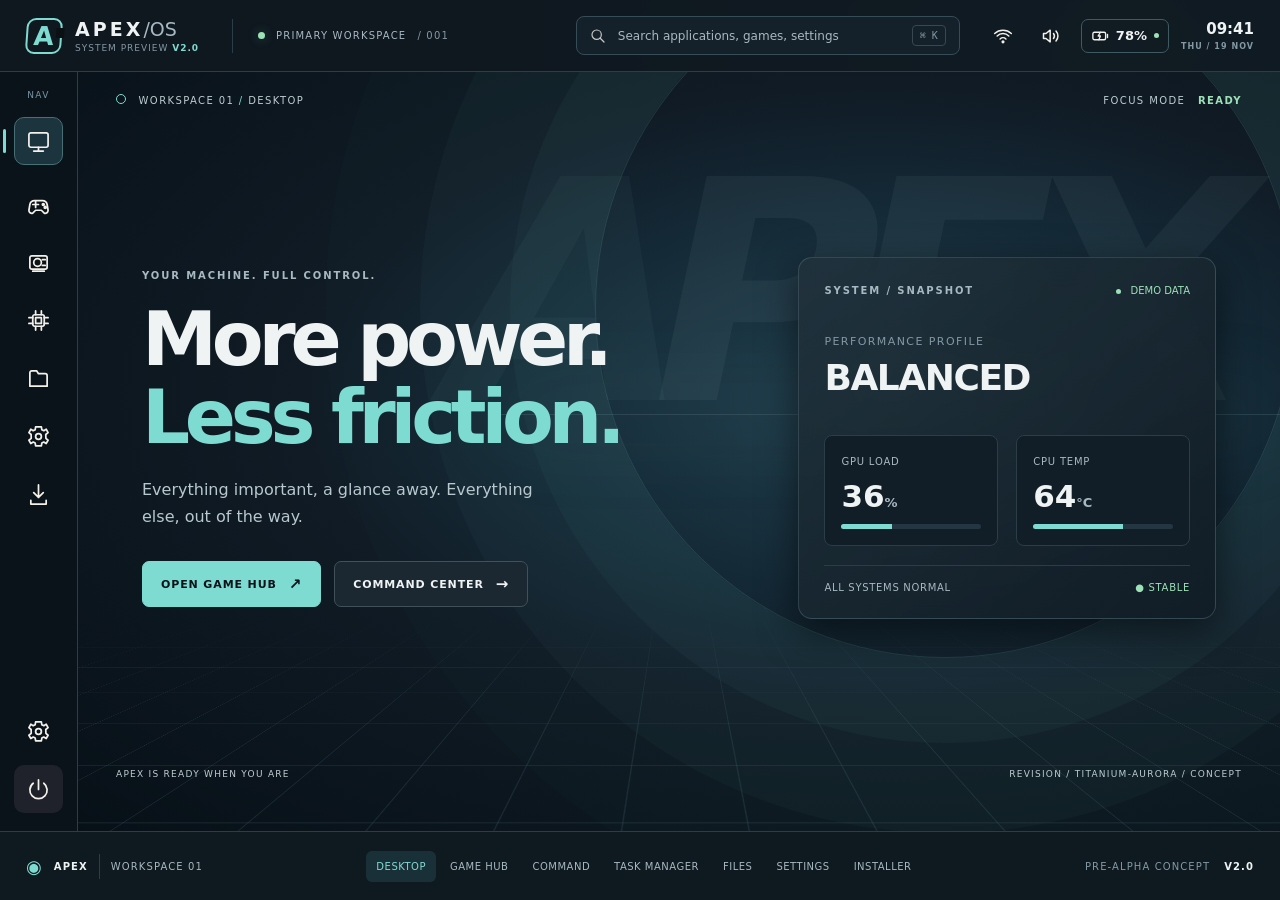
==== index.html @ 733a6e1d "Deploy Apex V2 interactive preview" ====
<!doctype html>
<html lang="en">
<head>
<meta charset="utf-8"/>
<meta name="viewport" content="width=device-width, initial-scale=1"/>
<meta name="color-scheme" content="dark"/>
<title>APEX OS — Titanium / Aurora Design Concept</title>
<link rel="stylesheet" href="styles.css"/>
<meta http-equiv="Content-Security-Policy" content="default-src 'none'; img-src 'self' data:; style-src 'self' 'unsafe-inline'; script-src 'self'; font-src 'self'; connect-src 'none'; base-uri 'none'; form-action 'none'"/>
</head>
<body>
<div class="product-shell">
  <header class="system-header">
    <div class="brand"><span class="mark">A<span class="mark-cut"></span></span><div class="brand-copy"><strong>APEX<span class="sys">/OS</span></strong><span>SYSTEM PREVIEW <b>V2.0</b></span></div></div>
    <div class="header-divider"></div>
    <div class="header-descriptor"><span class="online-dot"></span><span>PRIMARY WORKSPACE</span><span class="unit-id">/ 001</span></div>
    <div class="header-search"><img src="icons/search.svg" alt=""/><span>Search applications, games, settings</span><kbd>⌘ K</kbd></div>
    <div class="header-icons">
      <button aria-label="Network details" class="icon-btn" title="Network"><img src="icons/wifi.svg" alt=""/></button>
      <button aria-label="Audio settings" class="icon-btn" title="Audio"><img src="icons/volume.svg" alt=""/></button>
      <button aria-label="Battery and power" class="battery-pill" data-open="battery"><img src="icons/battery-charge.svg" alt=""/><span>78%</span><i></i></button>
      <time>09:41 <small>THU / 19 NOV</small></time>
    </div>
  </header>
  <aside class="rail" aria-label="Main navigation">
    <div class="rail-top"><div class="rail-caption">NAV</div>
      <button class="rail-btn active" data-screen="desktop" title="Desktop" aria-label="Desktop"><span class="rail-line"></span><img src="icons/monitor.svg" alt=""/></button>
      <button class="rail-btn" data-screen="library" title="Game Hub" aria-label="Game Hub"><span class="rail-line"></span><img src="icons/gamepad.svg" alt=""/></button>
      <button class="rail-btn" data-screen="command" title="Command Center" aria-label="Command Center"><span class="rail-line"></span><img src="icons/gpu.svg" alt=""/></button>
      <button class="rail-btn" data-screen="tasks" title="Apex Task Manager" aria-label="Apex Task Manager"><span class="rail-line"></span><img src="icons/cpu.svg" alt=""/></button>
      <button class="rail-btn" data-screen="files" title="Apex File Manager" aria-label="Apex File Manager"><span class="rail-line"></span><img src="icons/folder.svg" alt=""/></button>
      <button class="rail-btn" data-screen="settings" title="Apex Settings" aria-label="Apex Settings"><span class="rail-line"></span><img src="icons/settings.svg" alt=""/></button>
      <button class="rail-btn" data-screen="installer" title="Installer" aria-label="Installer"><span class="rail-line"></span><img src="icons/download.svg" alt=""/></button>
    </div>
    <div class="rail-bottom"><button class="rail-btn" data-open="settings" title="Apex Settings"><img src="icons/settings.svg" alt=""/></button><button class="rail-btn power" data-open="power" title="Power controls (preview only)"><img src="icons/power.svg" alt=""/></button></div>
  </aside>
  <main id="app-main" class="main" aria-live="polite">
    <section id="screen-desktop" class="screen show" aria-label="Apex desktop">
      <div class="desktop-scene"><div class="scene-glow"></div><div class="perspective-grid"></div><div class="horizon"></div><div class="scene-wordmark">A<span>PEX</span></div></div>
      <div class="desktop-topline"><span><i class="crosshair"></i> WORKSPACE 01 <em>/</em> DESKTOP</span><span>FOCUS MODE <b>READY</b></span></div>
      <div class="desktop-content">
        <div class="desktop-headline"><div class="eyebrow">YOUR MACHINE. FULL CONTROL.</div><h1>More power.<br/><span>Less friction.</span></h1><p>Everything important, a glance away. Everything else, out of the way.</p><div class="desktop-actions"><button class="button primary" data-screen="library">OPEN GAME HUB <span>↗</span></button><button class="button secondary" data-screen="command">COMMAND CENTER <span>→</span></button></div></div>
        <div class="float-panel glass"><div class="panel-top"><div class="eyebrow">SYSTEM / SNAPSHOT</div><span class="live-dot"><b></b> DEMO DATA</span></div><div class="big-stat"><span>PERFORMANCE PROFILE</span><strong id="profile-output">BALANCED</strong></div><div class="panel-split"><div><span>GPU LOAD</span><strong>36<small>%</small></strong><div class="tiny-bar"><i style="width:36%"></i></div></div><div><span>CPU TEMP</span><strong>64<small>°C</small></strong><div class="tiny-bar"><i style="width:64%"></i></div></div></div><div class="panel-footer"><span>ALL SYSTEMS NORMAL</span><span class="green">● STABLE</span></div></div>
      </div>
      <div class="desktop-edge"><span>APEX IS READY WHEN YOU ARE</span><span>REVISION / TITANIUM-AURORA / CONCEPT</span></div>
    </section>
    <section id="screen-library" class="screen library-screen" aria-label="Game library">
      <div class="content-pad"><div class="eyebrow c-accent">GAMING / UNIFIED LIBRARY</div><div class="section-title"><div><h2>Enter your universe<span class="sup">/01</span></h2><p>One home for your games. Built to disappear when you hit play.</p></div><div class="counter"><span>GAMES INDEXED</span><b>024</b><small>DEMO LIBRARY</small></div></div>
      <div class="lib-filter"><button class="filter active" data-filter="all">ALL GAMES <b>24</b></button><button class="filter" data-filter="steam">STEAM</button><button class="filter" data-filter="epic">EPIC / GOG</button><button class="filter" data-filter="local">LOCAL .EXE</button><div class="filter-end">SORT: RECENTLY PLAYED <span>⌄</span></div></div>
      <div class="hero-game"><div class="hero-art"></div><div class="hero-content"><div class="game-overline">FEATURED / INSTALLED <i>01</i></div><div class="genre">OPEN WORLD <em>·</em> EXPLORATION <em>·</em> PC</div><h3>ORBIT<br/>RUNNER</h3><p>An original fictional title, included solely to demonstrate the game-hub experience.</p><div class="hero-buttons"><button class="button primary" id="play-demo"><span class="play-triangle">▶</span> LAUNCH DEMO</button><button class="button transparent" id="details-demo">GAME DETAILS <span>↗</span></button></div></div><div class="hero-index">01 <span>/ 06 FEATURED</span></div></div>
      <div class="lib-row-head"><h3>Continue exploring</h3><span>VIEW ALL <b>→</b></span></div><div class="game-grid"><button class="game-card" data-game="VOID CIRCUIT"><div class="game-cover void"><span class="cover-mark">V/</span></div><div class="game-meta"><strong>VOID CIRCUIT</strong><small>STEAM · INSTALLED</small></div><span class="game-state">PLAY →</span></button><button class="game-card" data-game="HALO DUST"><div class="game-cover halo"><span class="cover-mark">HD</span></div><div class="game-meta"><strong>HALO DUST</strong><small>EPIC · INSTALLED</small></div><span class="game-state">PLAY →</span></button><button class="game-card" data-game="NEON REMNANT"><div class="game-cover neon"><span class="cover-mark">NR</span></div><div class="game-meta"><strong>NEON REMNANT</strong><small>LOCAL · STATUS UNKNOWN</small></div><span class="game-state">DETAILS →</span></button></div>
      </div>
    </section>
    <section id="screen-command" class="screen command-screen" aria-label="Hardware command center">
      <div class="content-pad"><div class="eyebrow c-accent">HARDWARE / DEVICE CONTROL</div><div class="section-title"><div><h2>Command Center<span class="sup">/02</span></h2><p>Real machine intelligence. Designed around what your hardware actually supports.</p></div><div class="device-ident"><span>DEVICE PROFILE</span><strong>ACER PREDATOR</strong><small>EXAMPLE / CAPABILITY-GATED</small></div></div>
      <div class="command-summary"><div class="hardware-tags"><span><i class="green-dot"></i> SYSTEM HEALTHY</span><span>HYBRID GRAPHICS</span><span>EXTERNAL POWER</span></div><div class="sample-ribbon">ILLUSTRATIVE TELEMETRY · NOT CONNECTED TO HARDWARE</div></div>
      <div class="command-grid"><div class="command-main"><div class="dial-row"><div class="dial-card"><div class="dial-title">PROCESSOR <span>CPU / CORE</span></div><div class="dial cpu"><div><strong>64<sup>°</sup></strong><span>CELSIUS</span></div></div><div class="dial-bottom"><span>TEMPERATURE</span><b>NORMAL</b></div></div><div class="dial-card"><div class="dial-title">GRAPHICS <span>GPU / DISCRETE</span></div><div class="dial gpu"><div><strong>58<sup>°</sup></strong><span>CELSIUS</span></div></div><div class="dial-bottom"><span>THERMAL STATE</span><b>NORMAL</b></div></div><div class="dial-card"><div class="dial-title">SYSTEM FANS <span>EC / SENSORS</span></div><div class="dial fan"><div><strong>3.2<sup>K</sup></strong><span>RPM / DEMO</span></div></div><div class="dial-bottom"><span>FAN CONTROL</span><b>MODEL-GATED</b></div></div></div>
      <div class="chart-panel"><div class="chart-head"><div><span class="eyebrow">PERFORMANCE / HISTORY</span><h4>Thermal activity</h4></div><span class="time-label">LAST 60 SECONDS · DEMO</span></div><svg viewBox="0 0 760 125" preserveAspectRatio="none" aria-hidden="true"><defs><linearGradient id="fadeChart" x1="0" x2="0" y1="0" y2="1"><stop stop-color="#78dbc8" stop-opacity=".28"/><stop offset="1" stop-color="#78dbc8" stop-opacity="0"/></linearGradient></defs><path d="M0 105H760M0 67H760M0 30H760" stroke="#263943" stroke-dasharray="4 7"/><path d="M0 105L35 92 70 95 105 58 140 64 175 52 210 73 245 61 280 48 315 55 350 37 385 44 420 49 455 30 490 43 525 21 560 33 595 27 630 36 665 19 700 29 735 17 760 24 V125 H0Z" fill="url(#fadeChart)"/><path d="M0 105L35 92 70 95 105 58 140 64 175 52 210 73 245 61 280 48 315 55 350 37 385 44 420 49 455 30 490 43 525 21 560 33 595 27 630 36 665 19 700 29 735 17 760 24" fill="none" stroke="#79D7C7" stroke-width="2.5" stroke-linejoin="round"/></svg><div class="chart-legend"><span><b class="circle-cyan"></b> CPU TEMP</span><span><b class="circle-copper"></b> GPU TEMP</span><span>60 S</span></div></div></div>
      <div class="command-side"><div class="profile-card"><div class="eyebrow">POWER / ACTIVE PROFILE</div><h4>Balanced<span>↗</span></h4><p>Adaptive performance and thermals for regular gaming.</p><div class="profiles" role="group" aria-label="Performance profile"><button class="profile" data-profile="quiet">QUIET</button><button class="profile active" data-profile="balanced">BALANCED</button><button class="profile" data-profile="performance">PERFORMANCE</button></div><div class="constraint"><span>HARDWARE PROFILE</span><b>PREVIEW ONLY</b></div></div><div class="battery-card"><div class="battery-title"><img src="icons/battery-health.svg" alt=""/><span>BATTERY SYSTEM</span><b>AC POWER</b></div><div class="battery-figures"><div><span>CHARGE</span><strong>78<small>%</small></strong></div><div><span>HEALTH</span><strong>92<small>%</small></strong></div></div><div class="battery-progress"><span style="width:78%"></span></div><div class="battery-bottom"><span>CONSERVATION LIMIT · 80%</span><button class="mini-switch on" aria-label="Toggle conservation limit" aria-pressed="true" id="charge-limit"><i></i></button></div><div class="note">Health, charge limits and fan modes are only shown when the device actually supports them.</div></div></div></div>
      </div>
    </section>

    <section id="screen-tasks" class="screen tasks-screen" aria-label="Apex Task Manager">
      <div class="content-pad">
        <div class="eyebrow c-accent">SYSTEM / PROCESS INTELLIGENCE</div>
        <div class="section-title"><div><h2>Apex Task Manager<span class="sup">/03</span></h2><p>Processes. Resource history. Startup control. An operating-system tool made by Apex.</p></div><div class="device-ident"><span>DATA SOURCE</span><strong>DEMONSTRATION</strong><small>NO PROCESS ACCESS IN PREVIEW</small></div></div>
        <div class="tasks-metrics">
          <article class="tasks-metric"><span>PROCESSOR <em>01</em></span><strong id="cpu-summary">24<small>%</small></strong><svg viewBox="0 0 170 48" aria-hidden="true"><path d="M0 32L14 29 27 34 40 17 56 24 70 12 83 25 96 18 110 27 123 13 139 17 153 9 170 19"/></svg><div>8 cores / 16 threads</div></article>
          <article class="tasks-metric"><span>MEMORY <em>02</em></span><strong>9.6<small> / 32 GB</small></strong><div class="meter"><i style="width:30%"></i></div><div>30% in use · 22.4 GB available</div></article>
          <article class="tasks-metric"><span>GRAPHICS <em>03</em></span><strong>36<small>%</small></strong><svg viewBox="0 0 170 48" aria-hidden="true"><path d="M0 39L18 37 32 24 48 34 64 16 78 14 94 27 107 17 124 24 144 11 158 15 170 10"/></svg><div>Vulkan / discrete GPU</div></article>
          <article class="tasks-metric"><span>STORAGE <em>04</em></span><strong>1.2<small> GB/s</small></strong><div class="meter disk"><i style="width:46%"></i></div><div>Read 820 MB/s · Write 380 MB/s</div></article>
        </div>
        <div class="tasks-table-wrap"><div class="tasks-toolbar"><div><h3>Active processes</h3><p>Resource data shown here is synthetic.</p></div><div class="tasks-actions"><label class="mini-search"><img src="icons/search.svg" alt=""/><input id="process-query" placeholder="Find a process" aria-label="Find a process"/></label><select id="process-sort" aria-label="Sort processes"><option value="cpu">CPU usage</option><option value="memory">Memory usage</option><option value="name">Name</option></select><button id="end-process" class="button secondary danger-action" disabled>END TASK</button></div></div><div class="task-table-scroll"><table class="process-table"><thead><tr><th>PROCESS</th><th>STATUS</th><th>CPU</th><th>MEMORY</th><th>DISK</th><th>GPU</th></tr></thead><tbody id="process-body"></tbody></table></div><div class="table-foot"><span id="process-count">0 processes</span><span>VALUES ARE MOCK DATA · END TASK IS SIMULATED</span></div></div>
        <div class="tasks-bottom"><div><span class="green-dot"></span> RESOURCE VIEW · SAFE PREVIEW</div><button data-open="startup">STARTUP APPS <span>↗</span></button><button data-open="task-details">PROCESS DETAILS <span>↗</span></button></div>
      </div>
    </section>
    <section id="screen-files" class="screen files-screen" aria-label="Apex File Manager">
      <div class="content-pad files-content">
        <div class="eyebrow c-accent">SYSTEM / FILE NAVIGATION</div>
        <div class="section-title"><div><h2>Apex Files<span class="sup">/04</span></h2><p>Move, organize, search and inspect files without a borrowed desktop app.</p></div><div class="device-ident"><span>DATA SOURCE</span><strong>SAMPLE FILESYSTEM</strong><small>READ-ONLY DESIGN PREVIEW</small></div></div>
        <div class="file-manager"><aside class="file-sidebar"><div class="sidebar-section">FAVORITES</div><button class="place active" data-place="Home"><img src="icons/folder.svg" alt=""/> Home</button><button class="place" data-place="Desktop"><img src="icons/monitor.svg" alt=""/> Desktop</button><button class="place" data-place="Downloads"><img src="icons/download.svg" alt=""/> Downloads</button><button class="place" data-place="Documents"><img src="icons/folder.svg" alt=""/> Documents</button><button class="place" data-place="Pictures"><img src="icons/screenshot.svg" alt=""/> Pictures</button><div class="sidebar-section space-top">STORAGE</div><button class="place" data-place="Internal SSD"><img src="icons/driver.svg" alt=""/> Internal SSD</button><button class="place" data-place="Games"><img src="icons/gamepad.svg" alt=""/> Game Library</button><button class="place" data-place="Trash"><img src="icons/trash.svg" alt=""/> Trash</button><div class="storage-foot"><div><b>INTERNAL STORAGE</b><span>476 GB / 1 TB</span></div><div class="capacity"><i></i></div><small>Demo values. No disk is mounted.</small></div></aside>
        <div class="file-main"><div class="file-toolbar"><button class="small-button" id="file-back" aria-label="Go back">←</button><button class="small-button" id="file-forward" aria-label="Go forward">→</button><div class="breadcrumb" id="file-breadcrumb">Home <span>/</span></div><label class="mini-search files-search"><img src="icons/search.svg" alt=""/><input id="file-query" aria-label="Search files" placeholder="Search files"/></label><button class="small-button active" id="file-grid-toggle" aria-label="Grid view">▦</button><button class="small-button" id="file-list-toggle" aria-label="List view">☷</button></div>
          <div class="folder-heading"><div><div class="eyebrow">CURRENT LOCATION</div><h3 id="folder-title">Home</h3><p id="folder-subtitle">Your workspace and local content</p></div><div><button class="button secondary" id="new-folder">+ NEW FOLDER</button></div></div>
          <div id="files-grid" class="files-grid" role="list"></div><div class="file-footer"><span id="file-selection-status">Select an item to see details</span><span>DEMONSTRATION FILES ONLY</span></div>
        </div></div>
      </div>
    </section>
    <section id="screen-settings" class="screen settings-screen" aria-label="Apex Settings">
      <div class="content-pad settings-content">
        <div class="eyebrow c-accent">SYSTEM / FIRST-PARTY CONTROL</div>
        <div class="section-title"><div><h2>Apex Settings<span class="sup">/06</span></h2><p>One system. Every essential control. Built from the ground up for Apex Shell.</p></div><div class="device-ident"><span>DATA SOURCE</span><strong>DESIGN PROTOTYPE</strong><small>CHANGES ARE SIMULATED</small></div></div>
        <div class="settings-layout">
          <aside class="settings-side" aria-label="Settings categories">
            <label class="mini-search settings-search"><img src="icons/search.svg" alt=""/><input id="settings-query" placeholder="Find a setting" aria-label="Search settings"/></label>
            <div class="sidebar-section">YOUR SYSTEM</div>
            <button class="settings-nav active" data-settings="overview"><img src="icons/monitor.svg" alt=""/> Overview <span>01</span></button>
            <button class="settings-nav" data-settings="personalization"><img src="icons/sun-moon.svg" alt=""/> Personalization <span>02</span></button>
            <button class="settings-nav" data-settings="display"><img src="icons/brightness.svg" alt=""/> Display & graphics <span>03</span></button>
            <button class="settings-nav" data-settings="power"><img src="icons/battery-charge.svg" alt=""/> Power & battery <span>04</span></button>
            <button class="settings-nav" data-settings="network"><img src="icons/wifi.svg" alt=""/> Network & Bluetooth <span>05</span></button>
            <button class="settings-nav" data-settings="audio"><img src="icons/volume.svg" alt=""/> Sound & microphone <span>06</span></button>
            <button class="settings-nav" data-settings="input"><img src="icons/keyboard.svg" alt=""/> Input & controllers <span>07</span></button>
            <div class="sidebar-section space-top">CONTROL & TRUST</div>
            <button class="settings-nav" data-settings="gaming"><img src="icons/gamepad.svg" alt=""/> Gaming <span>08</span></button>
            <button class="settings-nav" data-settings="apps"><img src="icons/store.svg" alt=""/> Apps & defaults <span>09</span></button>
            <button class="settings-nav" data-settings="storage"><img src="icons/driver.svg" alt=""/> Storage & disks <span>10</span></button>
            <button class="settings-nav" data-settings="accounts"><img src="icons/user.svg" alt=""/> Accounts & sign-in <span>11</span></button>
            <button class="settings-nav" data-settings="time"><img src="icons/clock.svg" alt=""/> Time & language <span>12</span></button>
            <button class="settings-nav" data-settings="privacy"><img src="icons/shield.svg" alt=""/> Privacy & security <span>13</span></button>
            <button class="settings-nav" data-settings="accessibility"><img src="icons/user.svg" alt=""/> Accessibility <span>14</span></button>
            <button class="settings-nav" data-settings="developer"><img src="icons/terminal.svg" alt=""/> Developer tools <span>15</span></button>
            <button class="settings-nav" data-settings="updates"><img src="icons/update.svg" alt=""/> Updates & recovery <span>16</span></button>
          </aside>
          <div class="settings-main" id="settings-main">
            <div class="settings-topbar"><span id="settings-breadcrumb">APEX / SYSTEM / OVERVIEW</span><div><span class="offline-dot"></span> PREVIEW DATA <span class="topbar-index" id="settings-category-num">01 / 11</span></div></div>
            <div id="settings-content" aria-live="polite"></div>
          </div>
        </div>
      </div>
    </section>
    <section id="screen-installer" class="screen installer-screen" aria-label="Installation experience">
      <div class="installer-grid"><div class="installer-cinematic"><div class="install-toplabel"><span>APEX SYSTEMS</span> <span>INSTALLATION ENVIRONMENT</span></div><div class="install-graphic"><div class="install-ring a"></div><div class="install-ring b"></div><div class="install-core"><span>A</span></div></div><div class="install-hero"><div class="eyebrow">BUILD YOUR FOUNDATION</div><h2>A new standard<br/><em>for play.</em></h2><p>Precision from first boot. A guided installation designed to respect your hardware and protect your data.</p></div><div class="install-bottomlabel">UEFI · X86_64 · GPU-AWARE LIVE SESSION</div></div>
      <div class="installer-workflow"><div class="install-head"><span>APEX SETUP <b>/ V2</b></span><span><i class="online-dot"></i> LIVE ENVIRONMENT</span></div><div class="install-progress"><div class="step active" data-step="0"><span>01</span>WELCOME</div><div class="step" data-step="1"><span>02</span>STORAGE</div><div class="step" data-step="2"><span>03</span>SECURITY</div><div class="step" data-step="3"><span>04</span>REVIEW</div></div><div id="install-step-content"></div><div class="install-actionbar"><button class="button secondary" id="install-back">← BACK</button><span class="install-privacy">YOUR DATA STAYS YOURS</span><button class="button primary" id="install-next">CONTINUE →</button></div></div></div>
    </section>
  </main>
  <footer class="bottom-dock"><div class="dock-left"><span class="focus-marker">◉</span> <b>APEX</b> <span class="dock-divider"></span><span>WORKSPACE 01</span></div><div class="dock-links"><button data-screen="desktop">DESKTOP</button><button data-screen="library">GAME HUB</button><button data-screen="command">COMMAND</button><button data-screen="tasks">TASK MANAGER</button><button data-screen="files">FILES</button><button data-screen="settings">SETTINGS</button><button data-screen="installer">INSTALLER</button></div><div class="dock-right"><span>PRE-ALPHA CONCEPT</span><b>V2.0</b></div></footer>
</div>
<div class="toast" id="toast" role="status" aria-live="polite"></div>
<div class="modal-backdrop" id="modal" hidden><div class="modal-card" role="dialog" aria-modal="true" aria-labelledby="modal-title"><div class="eyebrow">APEX / SYSTEM MESSAGE</div><h3 id="modal-title">Preview mode</h3><p id="modal-body"></p><button class="button primary" id="modal-close">CLOSE</button></div></div>
<script src="app.js"></script>
</body>
</html>
---- styles.css ----
:root{--bg:#0b1015;--sunken:#090e13;--panel:#121c24;--panel2:#18252e;--panel3:#1e303b;--border:#2a3e48;--text:#f0f3f3;--muted:#a7b9c1;--dim:#8299a4;--accent:#7edbd1;--copper:#e1a579;--success:#9de1b7;--danger:#ed9c94;--warning:#efc484;--shadow:0 12px 38px #0008;--line:1px solid var(--border)}*{box-sizing:border-box}html,body{height:100%;margin:0}body{background:#070c10;color:var(--text);font-family:Inter,'Segoe UI',system-ui,Arial,sans-serif;font-size:14px}button,input,select{font:inherit}button{cursor:pointer}button:focus-visible,input:focus-visible,select:focus-visible{outline:2px solid var(--accent);outline-offset:3px}button:disabled{cursor:not-allowed;opacity:.48}button,select,input{transition:background .18s,border-color .18s,color .18s}h1,h2,h3,h4,p{margin:0}h2{letter-spacing:-.055em}a{color:var(--accent)}img{display:inline-block;object-fit:contain}button img{width:20px;height:20px}em{font-style:normal}.product-shell{display:grid;grid-template-columns:78px minmax(0,1fr);grid-template-rows:72px minmax(0,1fr) 69px;height:100vh;min-height:630px;background:radial-gradient(ellipse at 88% 5%,#203b45 0,transparent 46%),#0a1015;overflow:hidden}.system-header{grid-column:1/3;background:#101920ea;display:flex;gap:25px;align-items:center;border-bottom:var(--line);padding:0 26px;z-index:5}.brand{display:flex;gap:13px;align-items:center;min-width:181px}.mark{display:grid;place-items:center;position:relative;width:36px;height:36px;border:2px solid var(--accent);border-radius:9px;color:var(--accent);font-size:26px;font-weight:900;letter-spacing:-.14em;padding-right:4px;transform:skew(-4deg)}.mark-cut{position:absolute;top:8px;right:-4px;background:var(--bg);width:8px;height:10px}.brand-copy{display:flex;flex-direction:column;gap:3px}.brand-copy strong{letter-spacing:.16em;font-size:19px}.brand-copy .sys{font-weight:500;color:var(--muted);letter-spacing:0}.brand-copy>span{font-size:9px;letter-spacing:.11em;color:var(--dim)}.brand-copy b{color:var(--accent)}.header-divider{height:34px;width:1px;background:var(--border)}.header-descriptor{font-size:10px;letter-spacing:.12em;display:flex;align-items:center;gap:11px;color:var(--muted);white-space:nowrap}.online-dot,.green-dot{width:7px;height:7px;display:inline-block;border-radius:50%;background:var(--success);box-shadow:0 0 12px #70ecb855}.unit-id{color:var(--dim)}.header-search{display:flex;gap:12px;align-items:center;color:var(--muted);border:1px solid #364d58;background:#14212a;border-radius:8px;height:39px;padding:0 13px;margin-left:auto;min-width:190px;width:min(390px,30vw);font-size:12px;white-space:nowrap}.header-search img{width:16px;opacity:.8}.header-search kbd{margin-left:auto;padding:4px 7px;color:var(--dim);border:1px solid #394750;border-radius:4px;font-size:10px}.header-icons{display:flex;align-items:center;gap:12px}.icon-btn,.battery-pill,.rail-btn,.dock-links button{background:transparent;border:0;color:var(--text)}.icon-btn{padding:8px;display:grid;place-items:center;border-radius:7px}.icon-btn:hover{background:#263945}.battery-pill{display:flex;gap:7px;align-items:center;border:1px solid #3f5b61;border-radius:7px;padding:7px 9px;font-size:13px;font-weight:650}.battery-pill img{width:18px;height:18px}.battery-pill i{height:5px;width:5px;background:var(--success);border-radius:50%}.header-icons time{font-size:15px;font-weight:700;white-space:nowrap;text-align:right;font-variant-numeric:tabular-nums}.header-icons time small{display:block;color:var(--dim);font-size:8px;letter-spacing:.13em;margin-top:4px}.rail{grid-column:1;grid-row:2;background:#0b131a;border-right:var(--line);display:flex;flex-direction:column;justify-content:space-between;padding:18px 11px;z-index:3}.rail-top,.rail-bottom{display:flex;flex-direction:column;align-items:center;gap:10px}.rail-caption{font-size:9px;letter-spacing:.14em;color:#7896a5;margin-bottom:7px}.rail-btn{width:49px;height:48px;border-radius:10px;display:grid;place-items:center;position:relative;border:1px solid transparent}.rail-btn:hover{background:#1a2b36}.rail-btn.active{background:#1b343d;border-color:#466f76}.rail-btn.active .rail-line{position:absolute;left:-12px;height:24px;width:3px;background:var(--accent);border-radius:2px}.rail-btn img{width:23px;height:23px}.rail-btn.power{background:#1f222b}.main{grid-row:2;grid-column:2;overflow:hidden;position:relative}.screen{display:none;height:100%;overflow:auto;scrollbar-color:#35535d #101921}.screen.show{display:block}.eyebrow{font-size:10px;font-weight:750;letter-spacing:.19em;color:var(--muted);line-height:1.5}.c-accent{color:var(--accent)}.sup{vertical-align:super;color:var(--accent);font-size:12px;margin-left:8px;letter-spacing:0}.button{padding:13px 18px;border-radius:7px;letter-spacing:.08em;font-size:11px;font-weight:800;min-height:42px;border:1px solid #41515a;display:inline-flex;align-items:center;justify-content:center;gap:12px}.button.primary{background:var(--accent);border-color:var(--accent);color:#071219}.button.primary:hover{background:#a5f5eb}.button.secondary{background:#1b2831;color:var(--text)}.button.secondary:hover,.button.transparent:hover{background:#263943}.button.transparent{color:var(--text);background:transparent;border-color:#57656b}.button span:last-child{font-size:15px}.bottom-dock{grid-row:3;grid-column:1/3;background:#0f1920;border-top:var(--line);display:flex;align-items:center;justify-content:space-between;gap:15px;padding:0 26px;font-size:10px;letter-spacing:.11em;z-index:4}.dock-left{display:flex;align-items:center;gap:11px;white-space:nowrap;color:var(--muted)}.dock-left b,.dock-right b{color:var(--text)}.focus-marker{color:var(--accent);font-size:18px}.dock-divider{width:1px;height:25px;background:var(--border)}.dock-links{display:flex;gap:4px;overflow-x:auto}.dock-links button{font-size:10px;letter-spacing:.05em;white-space:nowrap;padding:10px;border-radius:6px;color:var(--muted)}.dock-links button:hover,.dock-links button.active{color:var(--accent);background:#1a3038}.dock-right{display:flex;gap:14px;white-space:nowrap;color:var(--dim)}.content-pad{padding:37px clamp(24px,4vw,62px) 43px;max-width:1700px;margin:auto}.section-title{display:flex;align-items:center;justify-content:space-between;gap:22px;margin:12px 0 26px}.section-title h2{font-size:clamp(30px,3.2vw,48px);font-weight:740;line-height:1.08}.section-title p{margin-top:12px;color:var(--muted);line-height:1.6;font-size:13px}.device-ident,.counter{text-align:right;border-left:2px solid var(--accent);padding-left:19px;display:flex;flex-direction:column;gap:5px;flex-shrink:0}.device-ident span,.counter span{font-size:10px;color:var(--dim);letter-spacing:.12em}.device-ident strong{font-size:14px;letter-spacing:.07em}.device-ident small,.counter small{font-size:9px;letter-spacing:.07em;color:var(--copper)}.counter b{font-size:31px;font-variant-numeric:tabular-nums}.desktop-scene{position:absolute;inset:0;overflow:hidden;z-index:0;background:radial-gradient(ellipse at 67% 43%,#23414f 0%,#142936 32%,#101b25 51%,#071017 100%)}.scene-glow{position:absolute;width:700px;height:700px;left:43%;top:-15%;border:1px solid #598a8c42;border-radius:50%;box-shadow:0 0 0 85px #4f858412,0 0 0 175px #4f85840d,0 0 0 270px #4f858405}.perspective-grid{position:absolute;inset:38% -30% -35%;background:linear-gradient(90deg,#426c7440 1px,transparent 1px) 0 0/92px 100%,linear-gradient(0deg,#426c7440 1px,transparent 1px) 0 0/100% 72px;transform:perspective(440px) rotateX(59deg);mask-image:linear-gradient(transparent,#000 50%)}.horizon{position:absolute;left:35%;right:0;top:45%;border-top:1px solid #638b9240;box-shadow:0 0 90px 7px #6cb2b234}.scene-wordmark{position:absolute;font-size:clamp(160px,24vw,460px);font-weight:900;line-height:1;letter-spacing:-.115em;left:31%;top:9%;color:#c5e6e808;transform:skew(-12deg)}.scene-wordmark span{color:#c5e6e80d}.desktop-topline,.desktop-edge{position:relative;z-index:1;display:flex;justify-content:space-between;align-items:center;padding:22px 38px;font-size:10px;letter-spacing:.14em;color:#bdcdd1}.desktop-topline em{color:var(--accent)}.desktop-topline b{color:var(--success);margin-left:8px}.crosshair{width:10px;height:10px;display:inline-block;border:1px solid var(--accent);border-radius:50%;margin-right:8px}.desktop-content{z-index:1;position:relative;display:grid;grid-template-columns:minmax(0,1.2fr) minmax(340px,.8fr);align-items:center;gap:30px;min-height:calc(100% - 140px);padding:20px clamp(35px,5vw,75px)}.desktop-headline h1{font-size:clamp(45px,5.9vw,91px);letter-spacing:-.07em;line-height:1.035;font-weight:760;margin:17px 0 20px}.desktop-headline h1 span{color:var(--accent)}.desktop-headline p{max-width:400px;line-height:1.7;color:#b7c8ce;font-size:16px}.desktop-actions{display:flex;gap:13px;flex-wrap:wrap;margin-top:31px}.glass{background:linear-gradient(140deg,#20313bd9,#111c25ed);backdrop-filter:blur(16px);border:1px solid #64818a5e;box-shadow:var(--shadow)}.float-panel{border-radius:14px;padding:25px;max-width:440px;justify-self:end;width:100%}.panel-top,.panel-footer{display:flex;justify-content:space-between;gap:10px;align-items:center}.live-dot{color:var(--success);font-size:10px}.live-dot b{width:5px;height:5px;display:inline-block;border-radius:50%;background:var(--success);margin-right:6px}.big-stat{margin:37px 0}.big-stat span{display:block;color:var(--dim);font-size:11px;letter-spacing:.13em}.big-stat strong{font-size:36px;letter-spacing:-.04em;display:block;margin-top:9px}.panel-split{display:grid;grid-template-columns:1fr 1fr;gap:18px}.panel-split>div{background:#111d27;border:1px solid var(--border);padding:16px;border-radius:8px}.panel-split>div>span,.dial-bottom span{font-size:10px;color:var(--muted);letter-spacing:.08em}.panel-split strong{display:block;font-size:31px;margin:10px 0}.panel-split small{font-size:13px;color:var(--muted)}.tiny-bar,.meter,.battery-progress,.capacity{background:#233641;height:5px;border-radius:5px;overflow:hidden}.tiny-bar i,.meter i,.battery-progress span,.capacity i{display:block;height:100%;background:var(--accent)}.panel-footer{border-top:1px solid var(--border);margin-top:19px;padding-top:16px;font-size:10px;color:var(--muted);letter-spacing:.07em}.green{color:var(--success)}.desktop-edge{font-size:9px;padding-bottom:19px}.lib-filter{display:flex;align-items:center;gap:8px;flex-wrap:wrap;margin-bottom:22px}.filter{font-size:11px;letter-spacing:.05em;color:var(--muted);background:#17232c;border:1px solid #304754;padding:12px 14px;border-radius:6px;font-weight:750}.filter.active{color:#07191c;background:var(--accent);border-color:var(--accent)}.filter b{margin-left:6px}.filter-end{margin-left:auto;color:var(--dim);font-size:10px;letter-spacing:.07em}.hero-game{height:315px;position:relative;border:1px solid #42616b;border-radius:12px;overflow:hidden;background:linear-gradient(105deg,#142630 1%,#203a44d9 43%,#09202d99 100%),radial-gradient(circle at 73% 45%,#db9464a3,transparent 25%),#192d38}.hero-art{position:absolute;right:-7%;top:-29%;width:57%;height:164%;background:radial-gradient(ellipse at 65% 56%,#ffbe8b64 0,transparent 33%),repeating-conic-gradient(from 13deg at 48% 56%,#83d3cf17 0 15deg,transparent 16deg 30deg);transform:rotate(-18deg);border-radius:50%;box-shadow:inset 0 0 0 45px #8cc6c310,inset 0 0 0 70px #8cc6c308}.hero-content{position:relative;padding:27px 36px;max-width:570px;z-index:1}.game-overline{font-size:10px;letter-spacing:.17em;color:var(--accent)}.game-overline i{color:var(--copper);font-style:normal}.genre{font-size:10px;letter-spacing:.13em;color:var(--muted);margin-top:29px}.genre em{color:var(--copper);margin:0 7px}.hero-content h3{font-size:clamp(46px,5vw,75px);line-height:.88;letter-spacing:-.075em;margin:9px 0 13px;font-weight:850}.hero-content p{font-size:12px;color:var(--muted);line-height:1.55;max-width:420px}.hero-buttons{margin-top:15px;display:flex;gap:9px}.hero-index{position:absolute;right:30px;bottom:24px;font-size:27px;font-weight:750}.hero-index span{font-size:10px;color:var(--muted)}.lib-row-head{display:flex;justify-content:space-between;align-items:center;margin:25px 0 14px}.lib-row-head h3{font-size:22px;letter-spacing:-.03em}.lib-row-head span{font-size:10px;color:var(--accent);letter-spacing:.1em}.game-grid{display:grid;grid-template-columns:repeat(3,1fr);gap:14px}.game-card{background:#15232b;border:1px solid #35505a;border-radius:9px;color:var(--text);padding:0;overflow:hidden;text-align:left;position:relative}.game-card:hover{border-color:var(--accent);transform:translateY(-2px)}.game-cover{height:118px;display:grid;place-items:center;overflow:hidden;background:linear-gradient(130deg,#133346,#497279)}.game-cover.void{background:radial-gradient(circle at 44% 40%,#4e9aab,#142835 68%)}.game-cover.halo{background:linear-gradient(145deg,#b07d5e,#472b38 48%,#152f39)}.game-cover.neon{background:radial-gradient(circle at 50% 50%,#8b738f,#1c1f3c 59%)}.cover-mark{font-size:64px;letter-spacing:-.12em;font-weight:800;color:#ffffff6e}.game-meta{padding:14px 16px 17px;display:flex;flex-direction:column;gap:5px}.game-meta strong{font-size:15px}.game-meta small{font-size:10px;color:var(--muted);letter-spacing:.09em}.game-state{position:absolute;right:15px;bottom:19px;font-size:10px;color:var(--accent)}.command-summary{background:#18262f;border:1px solid var(--border);padding:13px 18px;display:flex;align-items:center;justify-content:space-between;gap:12px;margin-bottom:17px;border-radius:8px}.hardware-tags{display:flex;flex-wrap:wrap;gap:16px;font-size:10px;color:var(--muted);letter-spacing:.08em}.hardware-tags span{white-space:nowrap}.sample-ribbon{color:var(--copper);font-size:10px;letter-spacing:.06em}.command-grid{display:grid;grid-template-columns:minmax(0,1fr) 320px;gap:17px}.dial-row{display:grid;grid-template-columns:repeat(3,minmax(0,1fr));gap:12px}.dial-card,.chart-panel,.profile-card,.battery-card,.tasks-metric,.tasks-table-wrap,.file-manager{background:#16242d;border:1px solid #34515c;border-radius:10px}.dial-card{padding:14px}.dial-title{font-size:11px;font-weight:750;letter-spacing:.07em}.dial-title span{display:block;font-size:9px;color:var(--dim);margin-top:4px}.dial{width:min(125px,100%);aspect-ratio:1;margin:15px auto;border-radius:50%;display:grid;place-items:center;background:conic-gradient(var(--accent) 0 230deg,#203541 231deg 360deg);position:relative}.dial.gpu{background:conic-gradient(var(--copper) 0 209deg,#203541 210deg 360deg)}.dial.fan{background:conic-gradient(#b4bdd3 0 268deg,#203541 269deg 360deg)}.dial:before{content:"";position:absolute;inset:9px;border-radius:50%;background:#16242d}.dial>div{position:relative;text-align:center}.dial strong{font-size:39px;letter-spacing:-.06em}.dial sup{font-size:18px}.dial>div>span{display:block;font-size:9px;color:var(--dim);letter-spacing:.12em}.dial-bottom{display:flex;justify-content:space-between;gap:8px;border-top:1px solid var(--border);padding-top:12px}.dial-bottom b{color:var(--success);font-size:9px}.chart-panel{padding:20px 23px;margin-top:15px}.chart-head{display:flex;justify-content:space-between;align-items:center}.chart-head h4{font-size:18px;margin-top:5px}.time-label{font-size:9px;color:var(--dim)}.chart-panel svg{width:100%;height:95px;margin-top:12px}.chart-legend{display:flex;justify-content:space-between;font-size:10px;color:var(--muted)}.circle-cyan,.circle-copper{display:inline-block;height:7px;width:7px;border-radius:50%;background:var(--accent)}.circle-copper{background:var(--copper)}.command-side{display:flex;flex-direction:column;gap:16px}.profile-card,.battery-card{padding:22px}.profile-card h4{font-size:27px;margin:9px 0}.profile-card h4 span{color:var(--accent);margin-left:8px}.profile-card p{font-size:12px;color:var(--muted);line-height:1.6}.profiles{display:flex;gap:5px;margin:19px 0}.profile{flex:1;background:#20313b;color:var(--muted);border:1px solid #3a515c;padding:11px 3px;border-radius:5px;font-size:9px;font-weight:750}.profile.active{background:var(--accent);border-color:var(--accent);color:#0c1b20}.constraint{font-size:9px;display:flex;justify-content:space-between;color:var(--dim)}.constraint b{color:var(--copper)}.battery-title,.battery-bottom{display:flex;align-items:center;justify-content:space-between;gap:8px;font-size:11px;letter-spacing:.05em}.battery-title img{width:19px}.battery-title b{color:var(--success);font-size:10px}.battery-figures{display:grid;grid-template-columns:1fr 1fr;margin:16px 0}.battery-figures>div>span{display:block;font-size:10px;color:var(--muted)}.battery-figures strong{font-size:37px}.battery-figures small{font-size:16px;color:var(--muted)}.battery-bottom{margin-top:18px}.mini-switch{height:22px;width:39px;border-radius:20px;background:#34444b;border:1px solid #637580;padding:2px}.mini-switch i{display:block;height:16px;width:16px;background:#d2e4e7;border-radius:50%}.mini-switch.on{background:#266d6c;border-color:#78dfd2}.mini-switch.on i{margin-left:auto}.note{font-size:10px;color:var(--dim);line-height:1.55;margin-top:11px}.tasks-metrics{display:grid;grid-template-columns:repeat(4,minmax(0,1fr));gap:12px}.tasks-metric{padding:15px;min-height:149px}.tasks-metric>span{display:flex;justify-content:space-between;font-size:10px;letter-spacing:.08em;font-weight:750}.tasks-metric em{color:var(--accent)}.tasks-metric>strong{font-size:31px;display:block;letter-spacing:-.05em;margin:12px 0}.tasks-metric small{font-size:12px;color:var(--muted);letter-spacing:0}.tasks-metric svg{height:31px;width:100%;fill:none;stroke:var(--accent);stroke-width:2}.tasks-metric>div:last-child{font-size:11px;color:var(--dim);margin-top:9px}.tasks-metric .meter{margin:22px 0 15px}.tasks-table-wrap{margin-top:17px;overflow:hidden}.tasks-toolbar{display:flex;justify-content:space-between;align-items:center;padding:21px;gap:18px}.tasks-toolbar h3{font-size:22px}.tasks-toolbar p{font-size:11px;color:var(--dim);margin-top:5px}.tasks-actions{display:flex;gap:9px;align-items:center;flex-wrap:wrap}.mini-search{display:flex;align-items:center;gap:8px;background:#111b23;border:1px solid #38505c;border-radius:7px;padding:0 10px;height:39px}.mini-search img{width:16px;height:16px}.mini-search input{border:0;background:none;outline:none;color:var(--text);width:163px;min-width:0}.mini-search input::placeholder{color:var(--dim)}select{background:#14212b;border:1px solid #39515e;color:var(--text);border-radius:7px;padding:10px;font-size:12px}.danger-action{border-color:#7c4f53!important;color:#f3bdbd!important}.task-table-scroll{max-height:295px;overflow:auto}.process-table{width:100%;border-collapse:collapse;text-align:left;font-size:12px}.process-table thead{position:sticky;top:0;background:#20313a;color:var(--dim);font-size:10px;letter-spacing:.06em}.process-table th,.process-table td{padding:13px 17px;border-top:1px solid #30404a}.process-table tbody tr{cursor:pointer}.process-table tbody tr:hover{background:#203440}.process-table tbody tr.selected{background:#254750}.process-table th:not(:first-child),.process-table td:not(:first-child){text-align:right}.process-name{font-weight:680}.process-sub{font-size:10px;color:var(--dim);display:block;margin-top:3px}.table-foot,.file-footer{display:flex;justify-content:space-between;padding:13px 21px;border-top:var(--line);font-size:10px;color:var(--dim)}.tasks-bottom{display:flex;gap:20px;align-items:center;justify-content:flex-end;margin-top:16px}.tasks-bottom>div{margin-right:auto;font-size:10px;color:var(--muted);display:flex;align-items:center;gap:8px}.tasks-bottom button{border:0;background:none;font-size:11px;color:var(--accent);letter-spacing:.05em}.file-manager{display:grid;grid-template-columns:230px minmax(0,1fr);min-height:470px;overflow:hidden}.file-sidebar{background:#101e27;border-right:var(--line);padding:16px;display:flex;flex-direction:column}.sidebar-section{color:var(--dim);font-size:10px;letter-spacing:.12em;margin:11px 8px 12px}.sidebar-section.space-top{margin-top:20px}.place,.settings-nav{display:flex;align-items:center;gap:12px;border:0;color:var(--muted);background:transparent;text-align:left;padding:12px;border-radius:7px;font-size:13px}.place:hover,.settings-nav:hover{background:#233a43}.place.active,.settings-nav.active{color:var(--accent);background:#203840}.place img,.settings-nav img{width:18px;height:18px}.storage-foot{margin-top:auto;padding:18px 6px 4px;font-size:10px}.storage-foot div:first-child{display:flex;justify-content:space-between;gap:8px}.storage-foot b{color:var(--muted)}.storage-foot span{color:var(--text)}.storage-foot .capacity{margin:11px 0}.capacity i{width:48%}.storage-foot small{color:var(--dim);line-height:1.45}.file-main{min-width:0;display:flex;flex-direction:column}.file-toolbar{display:flex;align-items:center;gap:8px;padding:13px 17px;border-bottom:var(--line)}.small-button{background:#192a33;border:1px solid #38505c;color:var(--text);border-radius:6px;width:34px;height:34px;flex-shrink:0}.small-button.active{background:#26505a;color:var(--accent)}.breadcrumb{color:var(--muted);font-size:12px;flex:1;min-width:85px}.breadcrumb span{color:var(--accent)}.files-search input{width:125px}.folder-heading{display:flex;justify-content:space-between;align-items:center;padding:23px 23px 13px;gap:15px}.folder-heading h3{font-size:29px;letter-spacing:-.04em;margin:5px 0}.folder-heading p{color:var(--muted);font-size:12px}.files-grid{padding:14px 24px;display:grid;grid-template-columns:repeat(auto-fill,minmax(128px,1fr));gap:14px;align-content:start;flex:1;max-height:365px;overflow:auto}.file-tile{background:#1b2b34;border:1px solid #39545e;color:var(--text);border-radius:9px;padding:16px 10px;min-height:136px;display:flex;align-items:center;justify-content:center;flex-direction:column;gap:12px;text-align:center}.file-tile:hover,.file-tile.selected{border-color:var(--accent);background:#23404a}.file-tile img{width:37px;height:37px}.file-tile strong{font-size:12px;word-break:break-word}.file-tile small{font-size:10px;color:var(--dim)}.files-grid.list{grid-template-columns:1fr;gap:5px}.files-grid.list .file-tile{min-height:51px;display:grid;grid-template-columns:37px 1fr 120px;text-align:left;padding:5px 15px}.files-grid.list .file-tile img{width:26px;height:26px}.files-grid.list .file-tile strong{text-align:left}.installer-grid{min-height:100%;display:grid;grid-template-columns:46% 54%;background:#111b22}.installer-cinematic{position:relative;min-height:620px;padding:35px;overflow:hidden;background:radial-gradient(ellipse at 49% 48%,#315662 0,#1b3743 28%,#101f28 49%,#0b1119 90%);display:flex;flex-direction:column;justify-content:space-between}.install-toplabel,.install-bottomlabel{position:relative;z-index:1;display:flex;justify-content:space-between;gap:10px;color:#c3d2d5;font-size:10px;letter-spacing:.12em}.install-graphic{width:360px;height:360px;position:absolute;top:15%;left:50%;transform:translateX(-50%);display:grid;place-items:center}.install-ring{position:absolute;border:1px solid #6ad6cb80;border-radius:50%;width:100%;height:100%;box-shadow:0 0 60px #69d0d022}.install-ring.b{width:265px;height:265px;border:5px solid #76e0d09f;border-left-color:transparent;border-bottom-color:transparent;transform:rotate(31deg)}.install-core{width:168px;height:168px;border:1px solid #84d8d5;background:#101e2aaa;display:grid;place-items:center;box-shadow:0 0 100px #55cfca4d}.install-core span{font-size:110px;font-weight:900;color:var(--accent);letter-spacing:-.12em;padding-right:15px}.install-hero{position:relative;z-index:1;margin-top:auto;margin-bottom:55px}.install-hero h2{font-size:clamp(43px,4vw,72px);line-height:1;letter-spacing:-.07em;margin:12px 0 14px}.install-hero em{color:var(--accent)}.install-hero p{font-size:14px;color:var(--muted);line-height:1.6;max-width:435px}.installer-workflow{padding:38px 38px 30px;display:flex;flex-direction:column;min-width:0}.install-head{display:flex;justify-content:space-between;align-items:center;font-size:11px;letter-spacing:.12em;font-weight:780;color:var(--text)}.install-head b{color:var(--accent)}.install-head>span:last-child{font-size:10px;color:var(--muted);display:flex;align-items:center;gap:9px}.install-progress{display:flex;gap:3px;margin:45px 0 31px}.step{flex:1;border-top:2px solid #3a4b54;color:var(--dim);padding:13px 1px;font-size:9px;letter-spacing:.09em}.step span{display:inline-block;margin-right:7px}.step.active,.step.done{border-color:var(--accent);color:var(--text)}#install-step-content{flex:1;min-height:290px}.install-kicker{font-size:11px;color:var(--accent);letter-spacing:.13em;font-weight:750}.install-title{font-size:clamp(29px,3vw,46px);line-height:1.08;letter-spacing:-.055em;margin:13px 0}.install-desc{font-size:13px;color:var(--muted);line-height:1.65;max-width:530px}.install-choice{display:block;text-align:left;width:100%;border:1px solid #35505d;background:#1a2a33;color:var(--text);padding:17px 19px;border-radius:9px;margin-top:13px}.install-choice.selected{border-color:var(--accent);background:#1a373e}.install-choice strong{display:block;font-size:16px}.install-choice small{display:block;color:var(--muted);margin-top:6px;line-height:1.45}.install-choice:focus-visible{outline:2px solid var(--accent)}.install-field{display:grid;gap:7px;margin:18px 0}.install-field label{color:var(--muted);font-size:12px}.install-field input{width:100%;padding:13px;background:#111f28;color:var(--text);border:1px solid #42606b;border-radius:8px}.install-actionbar{border-top:var(--line);padding-top:18px;display:flex;align-items:center;justify-content:space-between;gap:12px}.install-privacy{font-size:10px;color:var(--dim);letter-spacing:.07em}.notice{background:#28312a;border-left:3px solid var(--warning);padding:13px 16px;color:#e0cda8;font-size:12px;line-height:1.6;margin:17px 0}.toast{position:fixed;right:20px;bottom:92px;background:#193039;border:1px solid #4b8083;box-shadow:var(--shadow);border-radius:10px;color:var(--text);padding:15px 20px;z-index:30;min-width:230px;max-width:380px;font-size:13px;display:none}.toast.show{display:block}.modal-backdrop{position:fixed;inset:0;z-index:40;background:#000b;display:grid;place-items:center;padding:20px}.modal-backdrop[hidden]{display:none}.modal-card{background:#182630;border:1px solid #55737c;border-radius:14px;max-width:490px;width:100%;box-shadow:var(--shadow);padding:30px}.modal-card h3{font-size:31px;margin:12px 0;letter-spacing:-.04em}.modal-card p{color:var(--muted);line-height:1.65;white-space:pre-line;margin-bottom:25px}.modal-card button{float:right}
/* Settings: full first-party information architecture */
.settings-layout{display:grid;grid-template-columns:260px minmax(0,1fr);min-height:530px;background:#121e26;border:1px solid #35515b;border-radius:12px;overflow:hidden}.settings-side{padding:18px 13px;background:#101c25;border-right:var(--line);overflow:auto}.settings-side .settings-search{width:100%;margin-bottom:16px}.settings-search input{width:100%}.settings-nav{width:100%;font-size:12px;padding:11px 12px;gap:10px;min-height:41px}.settings-nav span{margin-left:auto;color:#78929e;font-size:10px}.settings-nav.active span{color:var(--accent)}.settings-main{min-width:0;overflow:auto;max-height:min(65vh,730px)}.settings-topbar{height:50px;border-bottom:var(--line);display:flex;justify-content:space-between;align-items:center;padding:0 26px;color:var(--dim);font-size:10px;font-weight:740;letter-spacing:.1em;background:#162630;gap:10px}.settings-topbar>div{white-space:nowrap}.offline-dot{display:inline-block;border:1px solid var(--copper);height:7px;width:7px;border-radius:50%;margin-right:6px}.topbar-index{color:var(--accent);margin-left:13px}.settings-body{padding:24px 28px 32px}.settings-intro{display:flex;gap:16px;align-items:flex-start;justify-content:space-between;margin-bottom:22px}.settings-intro h3{font-size:31px;letter-spacing:-.055em;margin:5px 0}.settings-intro p{color:var(--muted);font-size:13px;line-height:1.65;max-width:550px}.settings-cap{font-size:10px;color:var(--copper);letter-spacing:.07em;border:1px solid #805e4b;background:#342b27;padding:8px;border-radius:6px;white-space:nowrap}.setting-panels{display:grid;grid-template-columns:1.1fr .9fr;gap:13px}.setting-panel{border:1px solid #35525c;background:#182832;border-radius:10px;padding:19px;min-width:0}.setting-panel.accent{background:linear-gradient(130deg,#203b43,#17262e)}.setting-panel h4{font-size:18px;letter-spacing:-.02em;margin:0 0 13px}.setting-panel p{font-size:12px;color:var(--muted);line-height:1.6;margin-bottom:13px}.setting-label{color:var(--dim);font-size:10px;letter-spacing:.1em;font-weight:750;margin-bottom:8px}.setting-value{font-size:36px;font-weight:780;letter-spacing:-.055em;margin-bottom:4px}.setting-value small{font-size:16px;color:var(--muted);font-weight:500}.setting-progress{height:7px;background:#263f47;border-radius:10px;overflow:hidden;margin:19px 0 13px}.setting-progress>span{display:block;height:100%;background:linear-gradient(90deg,#6cc5bc,#b0e6d7)}.setting-foot{font-size:11px;color:var(--muted);display:flex;justify-content:space-between}.setting-row{border-top:1px solid #334650;padding:15px 0;display:flex;justify-content:space-between;align-items:center;gap:15px}.setting-row:first-of-type{border-top:0}.setting-row strong{font-size:13px;font-weight:650;display:block}.setting-row small{font-size:11px;color:var(--muted);display:block;line-height:1.5;margin-top:5px;max-width:420px}.setting-control{border:1px solid #42616d;background:#21333e;color:var(--text);border-radius:6px;padding:9px;min-width:98px;font-size:12px}.setting-range{width:180px;accent-color:var(--accent)}.settings-toggle{position:relative;border:1px solid #566f79;background:#34454e;width:43px;height:25px;border-radius:20px;flex-shrink:0}.settings-toggle:after{content:"";position:absolute;width:17px;height:17px;top:3px;left:3px;border-radius:50%;background:#d1e1e5;transition:transform .18s}.settings-toggle[aria-pressed="true"]{background:#327c7b;border-color:#7be5d7}.settings-toggle[aria-pressed="true"]:after{transform:translateX(18px)}.settings-toggle:disabled{opacity:.36}.settings-actions{display:flex;justify-content:space-between;align-items:center;flex-wrap:wrap;gap:10px;margin-top:19px}.settings-actions small{color:var(--dim);font-size:11px}.setting-highlight{padding:14px;background:#263a3e;border-left:2px solid var(--accent);font-size:12px;color:var(--muted);line-height:1.6;border-radius:4px;margin:16px 0}.setting-highlight.warning{border-color:var(--warning);background:#332c27}.setting-search-empty{padding:60px;text-align:center;color:var(--muted)}.setting-row:has(:disabled) small{color:#85959e}.detail-chip{display:inline-block;padding:5px 8px;border-radius:5px;border:1px solid #45636d;color:var(--accent);font-size:10px;letter-spacing:.07em;margin:5px 5px 0 0}.mono{font-family:ui-monospace,Consolas,monospace;font-size:12px}.full{grid-column:1/-1}
@media(max-width:1250px){.header-descriptor,.header-divider,.dock-right{display:none}.command-grid{grid-template-columns:1fr}.command-side{display:grid;grid-template-columns:1fr 1fr}.tasks-toolbar{flex-direction:column;align-items:stretch}.desktop-content{grid-template-columns:1fr 370px}.header-search{width:30vw}.game-grid{gap:8px}.tasks-metrics{grid-template-columns:repeat(2,1fr)}}
@media(max-width:900px){.system-header{gap:12px;padding:0 14px}.brand{min-width:140px}.brand-copy strong{font-size:16px}.header-search{display:none}.product-shell{grid-template-columns:57px minmax(0,1fr)}.rail{padding:16px 5px}.rail-btn{width:42px;height:41px}.rail-btn img{width:19px;height:19px}.dock-left{display:none}.bottom-dock{justify-content:center;padding:0 12px}.dock-links button{padding:8px 6px;font-size:9px}.desktop-content{grid-template-columns:1fr}.float-panel{display:none}.desktop-headline h1{font-size:56px}.game-grid{grid-template-columns:repeat(2,1fr)}.hero-game{height:340px}.installer-grid{grid-template-columns:1fr}.installer-cinematic{min-height:190px;padding:24px}.install-graphic{display:none}.install-hero{margin:10px 0}.install-hero h2{font-size:37px}.install-hero p{display:none}.installer-workflow{padding:23px}.settings-layout{grid-template-columns:180px minmax(0,1fr)}.settings-nav{font-size:11px}.settings-nav span{display:none}.setting-panels{grid-template-columns:1fr}.setting-range{width:120px}.device-ident{display:none}.settings-main{max-height:unset}}
@media(max-width:620px){.header-icons .icon-btn,.header-icons time small{display:none}.header-icons time{font-size:12px}.rail-btn{height:38px}.brand-copy>span{font-size:7px}.bottom-dock{overflow:hidden}.dock-links{max-width:100%;gap:1px}.dock-links button{font-size:8px}.content-pad{padding:22px 14px}.section-title h2{font-size:31px}.section-title p{font-size:12px}.game-grid,.dial-row{grid-template-columns:1fr}.command-side{grid-template-columns:1fr}.file-manager{grid-template-columns:1fr}.file-sidebar{display:none}.files-search{display:none}.tasks-metrics{grid-template-columns:1fr 1fr}.tasks-metric{min-height:125px;padding:11px}.tasks-metric>strong{font-size:25px}.settings-layout{display:block}.settings-side{display:flex;gap:4px;overflow-x:auto;max-height:74px;padding:9px}.settings-side .sidebar-section,.settings-side .settings-search{display:none}.settings-nav{white-space:nowrap;width:auto;flex-shrink:0;padding:11px}.settings-nav img{display:none}.settings-main{max-height:none}.settings-intro{flex-direction:column}.settings-body{padding:16px}.settings-intro h3{font-size:27px}.setting-row{flex-direction:column;align-items:flex-start}.setting-control{min-width:100%}.setting-range{width:100%}.hero-content h3{font-size:45px}.hero-art{opacity:.45}}
@media(prefers-reduced-motion:reduce){*,*:before,*:after{animation:none!important;scroll-behavior:auto!important;transition:none!important}}

/* Enforce native hidden attribute even on styled buttons. */
[hidden]{display:none!important}
/* Original V2 game art; remains inert and never fetches remote content. */
.hero-art{inset:0;width:100%;height:100%;right:auto;top:auto;transform:none;border-radius:0;box-shadow:none;opacity:.86;background-image:url('assets/orbit-runner.svg');background-size:cover;background-position:70% center;mask-image:linear-gradient(90deg,transparent 0%,transparent 28%,#000 78%)}
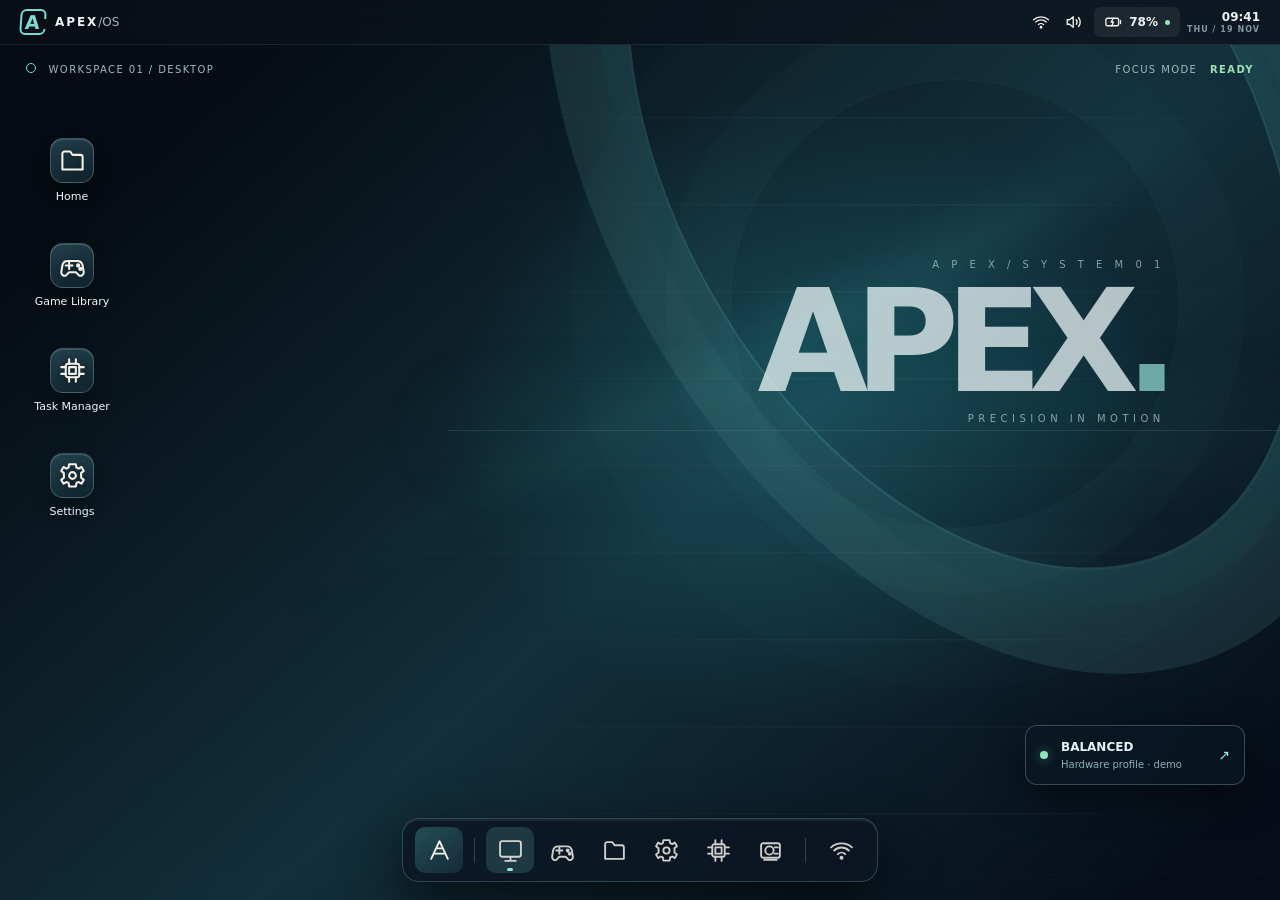
==== commit 8b35f243: "Deploy Apex Native Shell V3" ====
--- a/index.html
+++ b/index.html
@@ -4,21 +4,22 @@
 <meta charset="utf-8"/>
 <meta name="viewport" content="width=device-width, initial-scale=1"/>
 <meta name="color-scheme" content="dark"/>
-<title>APEX OS — Titanium / Aurora Design Concept</title>
+<title>APEX OS — Native Shell V3 | Desktop Preview</title>
 <link rel="stylesheet" href="styles.css"/>
+<link rel="stylesheet" href="shell.css"/>
 <meta http-equiv="Content-Security-Policy" content="default-src 'none'; img-src 'self' data:; style-src 'self' 'unsafe-inline'; script-src 'self'; font-src 'self'; connect-src 'none'; base-uri 'none'; form-action 'none'"/>
 </head>
 <body>
 <div class="product-shell">
   <header class="system-header">
-    <div class="brand"><span class="mark">A<span class="mark-cut"></span></span><div class="brand-copy"><strong>APEX<span class="sys">/OS</span></strong><span>SYSTEM PREVIEW <b>V2.0</b></span></div></div>
+    <div class="brand" role="button" tabindex="0" aria-label="Open Apex launcher" data-launcher-toggle><span class="mark">A<span class="mark-cut"></span></span><div class="brand-copy"><strong>APEX<span class="sys">/OS</span></strong><span>SYSTEM PREVIEW <b>V2.0</b></span></div></div>
     <div class="header-divider"></div>
     <div class="header-descriptor"><span class="online-dot"></span><span>PRIMARY WORKSPACE</span><span class="unit-id">/ 001</span></div>
     <div class="header-search"><img src="icons/search.svg" alt=""/><span>Search applications, games, settings</span><kbd>⌘ K</kbd></div>
     <div class="header-icons">
-      <button aria-label="Network details" class="icon-btn" title="Network"><img src="icons/wifi.svg" alt=""/></button>
-      <button aria-label="Audio settings" class="icon-btn" title="Audio"><img src="icons/volume.svg" alt=""/></button>
-      <button aria-label="Battery and power" class="battery-pill" data-open="battery"><img src="icons/battery-charge.svg" alt=""/><span>78%</span><i></i></button>
+      <button aria-label="Network details" class="icon-btn" title="Network & Quick Settings" data-panel="quick"><img src="icons/wifi.svg" alt=""/></button>
+      <button aria-label="Audio settings" class="icon-btn" title="Audio & Quick Settings" data-panel="quick"><img src="icons/volume.svg" alt=""/></button>
+      <button aria-label="Battery and power" class="battery-pill" data-panel="quick"><img src="icons/battery-charge.svg" alt=""/><span>78%</span><i></i></button>
       <time>09:41 <small>THU / 19 NOV</small></time>
     </div>
   </header>
@@ -38,9 +39,15 @@
     <section id="screen-desktop" class="screen show" aria-label="Apex desktop">
       <div class="desktop-scene"><div class="scene-glow"></div><div class="perspective-grid"></div><div class="horizon"></div><div class="scene-wordmark">A<span>PEX</span></div></div>
       <div class="desktop-topline"><span><i class="crosshair"></i> WORKSPACE 01 <em>/</em> DESKTOP</span><span>FOCUS MODE <b>READY</b></span></div>
-      <div class="desktop-content">
-        <div class="desktop-headline"><div class="eyebrow">YOUR MACHINE. FULL CONTROL.</div><h1>More power.<br/><span>Less friction.</span></h1><p>Everything important, a glance away. Everything else, out of the way.</p><div class="desktop-actions"><button class="button primary" data-screen="library">OPEN GAME HUB <span>↗</span></button><button class="button secondary" data-screen="command">COMMAND CENTER <span>→</span></button></div></div>
-        <div class="float-panel glass"><div class="panel-top"><div class="eyebrow">SYSTEM / SNAPSHOT</div><span class="live-dot"><b></b> DEMO DATA</span></div><div class="big-stat"><span>PERFORMANCE PROFILE</span><strong id="profile-output">BALANCED</strong></div><div class="panel-split"><div><span>GPU LOAD</span><strong>36<small>%</small></strong><div class="tiny-bar"><i style="width:36%"></i></div></div><div><span>CPU TEMP</span><strong>64<small>°C</small></strong><div class="tiny-bar"><i style="width:64%"></i></div></div></div><div class="panel-footer"><span>ALL SYSTEMS NORMAL</span><span class="green">● STABLE</span></div></div>
+      <div class="desktop-content native-desktop-content">
+        <div class="desktop-shortcuts" role="group" aria-label="Desktop shortcuts">
+          <button class="desktop-shortcut" data-screen="files"><span class="shortcut-icon"><img src="icons/folder.svg" alt=""/></span><span>Home</span></button>
+          <button class="desktop-shortcut" data-screen="library"><span class="shortcut-icon"><img src="icons/gamepad.svg" alt=""/></span><span>Game Library</span></button>
+          <button class="desktop-shortcut" data-screen="tasks"><span class="shortcut-icon"><img src="icons/cpu.svg" alt=""/></span><span>Task Manager</span></button>
+          <button class="desktop-shortcut" data-screen="settings"><span class="shortcut-icon"><img src="icons/settings.svg" alt=""/></span><span>Settings</span></button>
+        </div>
+        <div class="desktop-signature" aria-hidden="true"><span class="signature-top">A P E X  /  S Y S T E M  0 1</span><div>APEX<span>.</span></div><span class="signature-bottom">PRECISION IN MOTION</span></div>
+        <button class="desktop-status" data-screen="command"><span class="status-pulse"></span><span><strong>BALANCED</strong><small>Hardware profile · demo</small></span><span class="status-chevron">↗</span></button>
       </div>
       <div class="desktop-edge"><span>APEX IS READY WHEN YOU ARE</span><span>REVISION / TITANIUM-AURORA / CONCEPT</span></div>
     </section>
@@ -123,10 +130,54 @@
       <div class="installer-workflow"><div class="install-head"><span>APEX SETUP <b>/ V2</b></span><span><i class="online-dot"></i> LIVE ENVIRONMENT</span></div><div class="install-progress"><div class="step active" data-step="0"><span>01</span>WELCOME</div><div class="step" data-step="1"><span>02</span>STORAGE</div><div class="step" data-step="2"><span>03</span>SECURITY</div><div class="step" data-step="3"><span>04</span>REVIEW</div></div><div id="install-step-content"></div><div class="install-actionbar"><button class="button secondary" id="install-back">← BACK</button><span class="install-privacy">YOUR DATA STAYS YOURS</span><button class="button primary" id="install-next">CONTINUE →</button></div></div></div>
     </section>
   </main>
-  <footer class="bottom-dock"><div class="dock-left"><span class="focus-marker">◉</span> <b>APEX</b> <span class="dock-divider"></span><span>WORKSPACE 01</span></div><div class="dock-links"><button data-screen="desktop">DESKTOP</button><button data-screen="library">GAME HUB</button><button data-screen="command">COMMAND</button><button data-screen="tasks">TASK MANAGER</button><button data-screen="files">FILES</button><button data-screen="settings">SETTINGS</button><button data-screen="installer">INSTALLER</button></div><div class="dock-right"><span>PRE-ALPHA CONCEPT</span><b>V2.0</b></div></footer>
+  <footer class="bottom-dock" aria-label="Apex OS application dock">
+    <div class="dock-links">
+      <button class="dock-apex" data-launcher-toggle title="Open Apex Launcher" aria-label="Open Apex Launcher"><img src="icons/apex.svg" alt=""/></button>
+      <span class="dock-separator"></span>
+      <button data-screen="desktop" title="Desktop" aria-label="Show Desktop"><img src="icons/monitor.svg" alt=""/><span>Desktop</span></button>
+      <button data-screen="library" title="Game Hub" aria-label="Open Game Hub"><img src="icons/gamepad.svg" alt=""/><span>Games</span></button>
+      <button data-screen="files" title="Apex Files" aria-label="Open File Manager"><img src="icons/folder.svg" alt=""/><span>Files</span></button>
+      <button data-screen="settings" title="Apex Settings" aria-label="Open Settings"><img src="icons/settings.svg" alt=""/><span>Settings</span></button>
+      <button data-screen="tasks" title="Task Manager" aria-label="Open Task Manager"><img src="icons/cpu.svg" alt=""/><span>Tasks</span></button>
+      <button data-screen="command" title="Command Center" aria-label="Open Command Center"><img src="icons/gpu.svg" alt=""/><span>Command</span></button>
+      <span class="dock-separator"></span>
+      <button data-panel="quick" title="Quick Settings" aria-label="Open Quick Settings"><img src="icons/wifi.svg" alt=""/><span>Controls</span></button>
+    </div>
+  </footer>
+  <div id="apex-launcher" class="shell-panel launcher-panel" role="dialog" aria-label="Apex application launcher" hidden>
+    <div class="panel-heading"><span class="panel-eyebrow">APEX / APPLICATIONS</span><button class="panel-close" data-dismiss-panels aria-label="Close launcher">×</button></div>
+    <div class="launcher-title">All your tools.<br/><em>One command.</em></div>
+    <label class="shell-search"><img src="icons/search.svg" alt=""/><input id="shell-launcher-search" type="search" aria-label="Search applications" placeholder="Search apps and settings…" autocomplete="off"/><kbd>Ctrl K</kbd></label>
+    <div class="launcher-caption">PINNED APPLICATIONS</div>
+    <div id="launcher-grid" class="launcher-app-grid">
+      <button data-screen="library"><img src="icons/gamepad.svg" alt=""/><span>Game Hub</span></button>
+      <button data-screen="files"><img src="icons/folder.svg" alt=""/><span>Files</span></button>
+      <button data-screen="settings"><img src="icons/settings.svg" alt=""/><span>Settings</span></button>
+      <button data-screen="tasks"><img src="icons/cpu.svg" alt=""/><span>Task Manager</span></button>
+      <button data-screen="command"><img src="icons/gpu.svg" alt=""/><span>Command</span></button>
+      <button data-screen="installer"><img src="icons/download.svg" alt=""/><span>Installer</span></button>
+    </div>
+    <div class="launcher-footer">LOCAL DESKTOP PREVIEW <span>↑↓ navigate · Esc close</span></div>
+  </div>
+  <div id="apex-quick" class="shell-panel quick-panel" role="dialog" aria-label="System quick settings" hidden>
+    <div class="panel-heading"><span class="panel-eyebrow">SYSTEM / QUICK CONTROLS</span><button class="panel-close" data-dismiss-panels aria-label="Close quick settings">×</button></div>
+    <div class="quick-title">Ready to play <span class="live-indicator">● DEMO</span></div>
+    <div class="quick-tile-grid">
+      <button class="quick-tile is-on" data-demo-switch="wifi" aria-pressed="true"><img src="icons/wifi.svg" alt=""/><strong>Wi-Fi</strong><small>Connected (demo)</small></button>
+      <button class="quick-tile is-on" data-demo-switch="bluetooth" aria-pressed="true"><img src="icons/bluetooth.svg" alt=""/><strong>Bluetooth</strong><small>Enabled (demo)</small></button>
+      <button class="quick-tile" data-demo-switch="nightlight" aria-pressed="false"><img src="icons/sun-moon.svg" alt=""/><strong>Night Light</strong><small>Off (demo)</small></button>
+      <button class="quick-tile" data-demo-switch="dnd" aria-pressed="false"><img src="icons/dnd.svg" alt=""/><strong>Focus</strong><small>Off (demo)</small></button>
+    </div>
+    <label class="quick-range"><span><img src="icons/brightness.svg" alt=""/> Brightness</span><input type="range" min="0" max="100" value="72" aria-label="Preview brightness"/><output>72%</output></label>
+    <label class="quick-range"><span><img src="icons/volume.svg" alt=""/> Volume</span><input type="range" min="0" max="100" value="54" aria-label="Preview volume"/><output>54%</output></label>
+    <button class="quick-battery" data-open="battery"><img src="icons/battery-health.svg" alt=""/><span><strong>Battery · 78%</strong><small>Battery health: example only</small></span><b>VIEW →</b></button>
+    <div class="quick-foot">All controls are visual demonstration only.</div>
+  </div>
+  <div id="shell-backdrop" class="shell-backdrop" hidden></div>
 </div>
 <div class="toast" id="toast" role="status" aria-live="polite"></div>
 <div class="modal-backdrop" id="modal" hidden><div class="modal-card" role="dialog" aria-modal="true" aria-labelledby="modal-title"><div class="eyebrow">APEX / SYSTEM MESSAGE</div><h3 id="modal-title">Preview mode</h3><p id="modal-body"></p><button class="button primary" id="modal-close">CLOSE</button></div></div>
 <script src="app.js"></script>
+<script src="shell.js"></script>
 </body>
 </html>
--- a/shell.css
+++ b/shell.css
@@ -0,0 +1,64 @@
+/* APEX Native Shell V3 — first-party desktop, dock and edge-attached panels. */
+:root{--shell-cyan:#8ee9e2;--shell-edge:#8ee9e22b;--shell-surface:#121b25;--shell-line:#ffffff17}
+html,body{overflow:hidden}
+.product-shell{display:block;position:relative;min-height:620px;height:100vh;isolation:isolate;background:#060a12}
+.product-shell::before{content:"";position:absolute;inset:0;pointer-events:none;background:radial-gradient(ellipse 58% 60% at 75% 32%,#23768430,transparent 75%),linear-gradient(125deg,#050a11,#081521 55%,#070c16);z-index:-1}
+.system-header{height:45px;position:absolute;top:0;left:0;right:0;display:flex;align-items:center;gap:14px;padding:0 20px;background:linear-gradient(90deg,#080f17c9,#101923bf);border-bottom:1px solid #b4e9ed1a;backdrop-filter:blur(18px);z-index:16}
+.brand{min-width:auto;gap:9px;cursor:pointer;border-radius:7px;padding:4px 7px;margin-left:-7px}
+.brand:hover{background:#8ee9e21a}.mark{height:26px;width:26px;border-radius:6px;font-size:19px}.brand-copy strong{font-size:12px}.brand-copy>span,.header-divider,.unit-id,.header-search,.header-descriptor{display:none}
+.header-icons{margin-left:auto;gap:7px}.header-icons .icon-btn{padding:4px}.header-icons .icon-btn img{height:18px;width:18px}.battery-pill{height:30px;padding:4px 10px;border:0;background:#ffffff11;font-size:12px}.header-icons time{font-size:12px;font-weight:600}.header-icons time small{font-size:8px;margin-top:1px}
+.rail{display:none!important}
+.main{position:absolute;inset:45px 0 0;display:block;overflow:hidden;background:transparent;isolation:isolate}
+.main::before{content:"";position:absolute;inset:0;pointer-events:none;background:radial-gradient(ellipse 45% 60% at 60% 56%,#1b6d7936,transparent 80%),linear-gradient(145deg,#07111a,#0d202a 50%,#050a13);z-index:0}
+.screen{position:absolute;display:none;inset:0;height:auto;overflow:auto;scrollbar-width:thin}
+.screen.show{display:block}
+.screen:not(#screen-desktop).show{inset:clamp(15px,2vh,26px) clamp(19px,3.8vw,68px) clamp(105px,12vh,137px);height:auto;border:1px solid #86c2c52e;border-radius:13px;background:linear-gradient(135deg,#121c24fc,#0c141cfd);box-shadow:0 16px 60px #0009,0 0 0 1px #0008,0 0 80px #396f7b15;overflow:auto;animation:window-in .26s cubic-bezier(.2,.8,.2,1)}
+.screen:not(#screen-desktop).window-max{inset:0 0 85px;border-radius:0;border-left:0;border-right:0}
+.window-chrome{height:43px;position:sticky;top:0;left:0;display:flex;align-items:center;gap:11px;padding:0 12px 0 17px;background:#0b151dde;backdrop-filter:blur(20px);border-bottom:1px solid #ffffff16;z-index:12;user-select:none}
+.window-chrome .window-app-icon{width:17px;height:17px;opacity:.85}.window-app-title{font-size:11px;letter-spacing:.02em;font-weight:650;color:#cfdee4}.window-chrome .window-breadcrumb{font-size:10px;color:#7994a1;margin-left:6px}.window-actions{margin-left:auto;display:flex;gap:5px}
+.window-actions button{width:29px;height:27px;border:0;border-radius:5px;background:none;color:#9fb3bd;font-size:18px;line-height:1}.window-actions button:hover{background:#30444e;color:#fff}.window-actions button[data-window-action="close"]:hover{background:#a53b49}
+.bottom-dock{position:absolute;bottom:18px;left:50%;transform:translateX(-50%);width:max-content;max-width:calc(100% - 28px);height:64px;z-index:18;padding:0 12px;background:#0d1623d9;backdrop-filter:blur(30px) saturate(130%);border:1px solid #a0dade3d;border-radius:17px;box-shadow:0 19px 55px #000a,0 2px 1px #ffffff12 inset;justify-content:center}
+.dock-links{display:flex;align-items:center;gap:4px;max-width:100%;overflow:visible}
+.dock-links button{font-size:0;position:relative;border-radius:10px;width:48px;height:46px;min-width:40px;padding:9px;display:grid;place-items:center}
+.dock-links button img{width:25px;height:25px;opacity:.84;transition:transform .2s,opacity .2s}.dock-links button:hover img{transform:translateY(-3px) scale(1.08);opacity:1}.dock-links button.active{background:#1e3944}.dock-links button.active::after{content:"";position:absolute;bottom:2px;left:calc(50% - 3px);width:6px;height:3px;border-radius:9px;background:var(--shell-cyan)}
+.dock-links button.dock-apex{background:linear-gradient(145deg,#244d55,#142b39)}.dock-links button.dock-apex img{opacity:1}
+.dock-links button span:not(.dock-separator){display:none}.dock-separator{width:1px;height:25px;background:#ffffff2c;margin:0 7px;flex-shrink:0}
+/* Desktop wallpaper; not a web landing page. */
+#screen-desktop{overflow:hidden}
+#screen-desktop .desktop-scene{background:radial-gradient(ellipse 37% 50% at 63% 43%,#22697473,transparent 75%),linear-gradient(138deg,#060c13 12%,#122f3b 54%,#060d18 94%)}
+#screen-desktop .desktop-scene::before{content:"";position:absolute;left:40%;top:-40%;width:70%;aspect-ratio:1;border-radius:50%;transform:rotate(-30deg) scaleX(.64);border:3px solid #81ece92b;box-shadow:0 0 0 39px #173e4a55,0 0 0 112px #487b8038,0 0 130px 20px #41c7bb1a}
+#screen-desktop .desktop-scene::after{content:"";position:absolute;inset:0;background:linear-gradient(153deg,transparent 42%,#71f3e319 46%,transparent 50%),repeating-linear-gradient(0deg,transparent 0 85px,#fff1 86px 87px);mask-image:linear-gradient(90deg,transparent 20%,#0009 74%,transparent)}
+#screen-desktop .scene-glow{left:57%;top:4%;opacity:.43;width:450px;height:450px;box-shadow:0 0 0 65px #76d4d70a,0 0 0 160px #93e6e407}
+#screen-desktop .perspective-grid{opacity:.17;inset:65% -5% -25%}
+#screen-desktop .scene-wordmark{opacity:.1;font-size:clamp(160px,19vw,360px);left:45%;top:25%}
+#screen-desktop .desktop-topline{padding:18px 26px;font-size:10px;color:#9dbbc1}
+#screen-desktop .desktop-content{display:block;position:absolute;inset:0;padding:0;min-height:unset}
+#screen-desktop .desktop-edge{display:none}
+.desktop-shortcuts{position:absolute;top:78px;left:27px;display:flex;flex-direction:column;gap:11px;z-index:2}
+.desktop-shortcut{border:1px solid transparent;color:#eef8f9;background:transparent;display:flex;flex-direction:column;align-items:center;justify-content:center;gap:7px;width:90px;height:94px;border-radius:8px;font-size:11px;text-shadow:0 2px 7px #000b}
+.desktop-shortcut:hover,.desktop-shortcut:focus-visible{background:#bedee41a;border-color:#b6dce53a}
+.shortcut-icon{display:grid;place-items:center;width:44px;height:45px;border-radius:13px;background:linear-gradient(160deg,#315a68aa,#122934c9);border:1px solid #c1e9ee3b;box-shadow:0 10px 19px #0005,0 1px 0 #fff2 inset}
+.shortcut-icon img{width:27px;height:27px;filter:drop-shadow(0 2px 6px #0008)}
+.desktop-signature{position:absolute;right:clamp(24px,9vw,150px);top:25%;text-align:right;pointer-events:none;color:#f4ffff;opacity:.72}
+.desktop-signature>div{font-size:clamp(76px,11.2vw,176px);font-weight:850;letter-spacing:-.1em;line-height:1;text-shadow:0 20px 100px #0ff2}
+.desktop-signature>div span{color:#93ddd7}.signature-top,.signature-bottom{display:block;font-size:10px;letter-spacing:.45em;color:#b9d0d5}
+.desktop-status{position:absolute;right:35px;bottom:115px;display:flex;align-items:center;gap:13px;width:220px;text-align:left;border:1px solid #d4fcfd3b;border-radius:12px;background:#0b1724c4;backdrop-filter:blur(22px);box-shadow:0 12px 40px #0007;color:#e5f3f5;padding:14px}
+.desktop-status strong{font-size:12px;display:block}.desktop-status small{font-size:10px;color:#8eb2b8;display:block;margin-top:5px}
+.status-pulse{width:8px;height:8px;border-radius:50%;background:#8de6b7;box-shadow:0 0 12px #6eeaa388}.status-chevron{margin-left:auto;color:#98ede0}
+/* Edge panels are not desktop application windows. */
+.shell-backdrop{position:absolute;inset:45px 0 0;background:#0006;z-index:19;backdrop-filter:blur(2px)}.shell-backdrop[hidden],.shell-panel[hidden]{display:none!important}
+.shell-panel{position:absolute;z-index:20;border:1px solid #b9e3e33d;box-shadow:0 23px 75px #000c,0 1px #ffffff17 inset;background:linear-gradient(145deg,#17242dec,#101921fa);backdrop-filter:blur(35px);border-radius:13px;animation:panel-in .22s cubic-bezier(.16,1,.3,1)}
+.launcher-panel{left:22px;bottom:95px;width:min(495px,calc(100vw - 44px));padding:22px}.quick-panel{right:16px;top:56px;width:min(365px,calc(100vw - 32px));padding:19px}
+.panel-heading{display:flex;justify-content:space-between;align-items:center}.panel-eyebrow,.launcher-caption{color:#94dcd7;letter-spacing:.15em;font-weight:730;font-size:10px}.panel-close{background:#ffffff10;border:1px solid #ffffff20;color:#c6dbdf;border-radius:7px;width:28px;height:28px;font-size:19px}.panel-close:hover{background:#ffffff22}
+.launcher-title{font-size:32px;font-weight:760;letter-spacing:-.055em;line-height:1.06;margin:18px 0 19px}.launcher-title em{font-style:normal;color:#95e4de}
+.shell-search{display:flex;align-items:center;gap:10px;height:46px;border-radius:8px;background:#06131c;border:1px solid #8adad144;padding:0 13px}.shell-search img{width:19px}.shell-search input{background:none;border:0;color:#f1f8f9;min-width:0;flex:1;outline:0}.shell-search kbd{color:#8dafb7;border:1px solid #45616d;border-radius:5px;padding:3px 6px;font-size:10px}.launcher-caption{margin:23px 0 12px}
+.launcher-app-grid{display:grid;grid-template-columns:repeat(3,1fr);gap:8px}.launcher-app-grid button{min-width:0;height:89px;display:flex;align-items:center;justify-content:center;flex-direction:column;gap:12px;background:#ffffff08;border:1px solid #ffffff0d;border-radius:9px;color:#e6f1f2;font-size:11px}.launcher-app-grid button:hover,.launcher-app-grid button:focus-visible{background:#32667252;border-color:#8ce6dc6b}.launcher-app-grid img{width:27px;height:27px}
+.launcher-footer{margin-top:19px;padding-top:13px;border-top:1px solid #ffffff15;font-size:9px;color:#7896a0;letter-spacing:.08em;display:flex;justify-content:space-between}.launcher-footer span{letter-spacing:0;color:#a9c4ca}
+.quick-title{font-size:22px;font-weight:720;letter-spacing:-.04em;margin:11px 0 18px}.live-indicator{font-size:9px;font-weight:700;letter-spacing:.09em;color:#96ddbd;margin-left:8px}
+.quick-tile-grid{display:grid;grid-template-columns:repeat(2,1fr);gap:9px}.quick-tile{display:grid;grid-template-columns:28px 1fr;grid-template-rows:auto auto;text-align:left;gap:4px 6px;padding:13px;border:1px solid #ffffff12;border-radius:9px;background:#ffffff08;color:#ebf9f8;min-height:78px}.quick-tile.is-on{background:#26616955;border-color:#71d9ce55}.quick-tile img{width:20px;grid-row:1/3}.quick-tile strong{font-size:12px}.quick-tile small{font-size:9px;color:#96aeb6}.quick-tile:hover{border-color:#9ce4dc88}
+.quick-range{display:grid;grid-template-columns:1fr 145px 32px;align-items:center;gap:10px;margin:22px 0}.quick-range span{font-size:11px;color:#c1d7dc;display:flex;align-items:center;gap:7px}.quick-range img{width:17px;height:17px}.quick-range input{width:100%;accent-color:#81e9df}.quick-range output{color:#c2dee2;font-size:10px;text-align:right}
+.quick-battery{width:100%;display:flex;gap:12px;align-items:center;text-align:left;border:1px solid #ffffff15;background:#ffffff09;color:#e4f0f1;padding:14px;border-radius:9px}.quick-battery img{width:22px}.quick-battery span{flex:1}.quick-battery strong{display:block;font-size:12px}.quick-battery small{font-size:10px;color:#94afb6}.quick-battery b{font-size:10px;color:#8ce3da}.quick-foot{margin-top:13px;font-size:10px;color:#93a8b2}
+@keyframes panel-in{from{opacity:0;transform:translateY(8px) scale(.985)}to{opacity:1;transform:none}}@keyframes window-in{from{opacity:0;transform:translateY(12px) scale(.986)}to{opacity:1;transform:none}}
+@media(max-width:900px){.product-shell{display:block}.system-header{padding:0 12px}.screen:not(#screen-desktop).show{inset:14px 13px 105px}.desktop-signature{right:25px;top:40%}.desktop-signature>div{font-size:90px}.header-icons .icon-btn{display:grid}.bottom-dock{bottom:12px;height:57px}.dock-links button{width:43px;height:42px;padding:8px}.dock-links button img{width:22px;height:22px}.desktop-shortcuts{top:70px;left:15px}.desktop-status{right:18px;bottom:94px}}
+@media(max-width:580px){.header-icons time small{display:none}.brand-copy>span{display:none}.desktop-signature>div{font-size:69px}.desktop-signature{top:50%;right:18px}.dock-links button{width:37px;min-width:32px;padding:6px}.dock-links button img{width:20px;height:20px}.dock-separator{margin:0 3px}.bottom-dock{padding:0 7px;max-width:calc(100% - 12px)}.screen:not(#screen-desktop).show{inset:8px 7px 85px}.window-chrome .window-breadcrumb{display:none}.quick-panel{max-height:calc(100vh - 90px);overflow:auto}}
+@media(prefers-reduced-motion:reduce){.shell-panel,.screen{animation:none!important}}
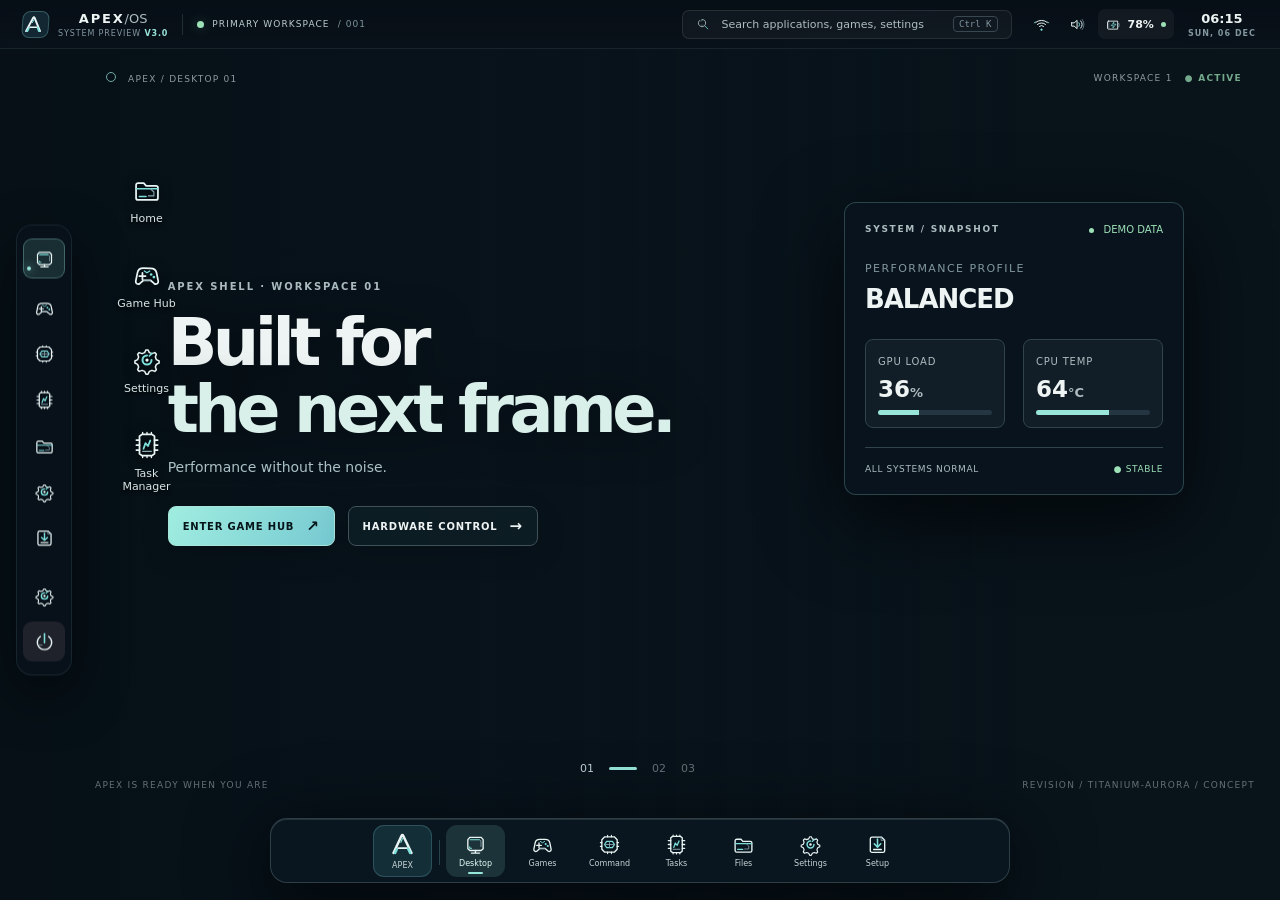
==== commit 54ccbd3c: "design: ship Apex Split-Rail original icon system v1" ====
--- a/index.html
+++ b/index.html
@@ -4,23 +4,22 @@
 <meta charset="utf-8"/>
 <meta name="viewport" content="width=device-width, initial-scale=1"/>
 <meta name="color-scheme" content="dark"/>
-<title>APEX OS — Native Shell V3 | Desktop Preview</title>
-<link rel="stylesheet" href="styles.css"/>
-<link rel="stylesheet" href="shell.css"/>
+<title>APEX OS — Obsidian Shell / Split-Rail Glyphs V1</title>
+<link rel="stylesheet" href="styles.css"/><link rel="stylesheet" href="shell-v3.css"/>
 <meta http-equiv="Content-Security-Policy" content="default-src 'none'; img-src 'self' data:; style-src 'self' 'unsafe-inline'; script-src 'self'; font-src 'self'; connect-src 'none'; base-uri 'none'; form-action 'none'"/>
 </head>
 <body>
 <div class="product-shell">
   <header class="system-header">
-    <div class="brand" role="button" tabindex="0" aria-label="Open Apex launcher" data-launcher-toggle><span class="mark">A<span class="mark-cut"></span></span><div class="brand-copy"><strong>APEX<span class="sys">/OS</span></strong><span>SYSTEM PREVIEW <b>V2.0</b></span></div></div>
-    <div class="header-divider"></div>
+    <button id="apex-launch-button" class="apex-menu-button" aria-label="Open application launcher"><div class="brand"><span class="mark"><img src="icons/apex.svg" alt=""/></span><div class="brand-copy"><strong>APEX<span class="sys">/OS</span></strong><span>SYSTEM PREVIEW <b>V3.0</b></span></div></div>
+    </button><div class="header-divider"></div>
     <div class="header-descriptor"><span class="online-dot"></span><span>PRIMARY WORKSPACE</span><span class="unit-id">/ 001</span></div>
-    <div class="header-search"><img src="icons/search.svg" alt=""/><span>Search applications, games, settings</span><kbd>⌘ K</kbd></div>
+    <button class="header-search" id="global-search-trigger" aria-label="Search Apex"><img src="icons/search.svg" alt=""/><span>Search applications, games, settings</span><kbd>Ctrl K</kbd></button>
     <div class="header-icons">
-      <button aria-label="Network details" class="icon-btn" title="Network & Quick Settings" data-panel="quick"><img src="icons/wifi.svg" alt=""/></button>
-      <button aria-label="Audio settings" class="icon-btn" title="Audio & Quick Settings" data-panel="quick"><img src="icons/volume.svg" alt=""/></button>
-      <button aria-label="Battery and power" class="battery-pill" data-panel="quick"><img src="icons/battery-charge.svg" alt=""/><span>78%</span><i></i></button>
-      <time>09:41 <small>THU / 19 NOV</small></time>
+      <button aria-label="Open quick controls" class="icon-btn" id="quick-controls-button" title="Quick controls"><img src="icons/wifi.svg" alt=""/></button>
+      <button aria-label="Audio settings" class="icon-btn" title="Audio"><img src="icons/volume.svg" alt=""/></button>
+      <button aria-label="Battery and power" class="battery-pill" data-open="battery"><img src="icons/battery-charge.svg" alt=""/><span>78%</span><i></i></button>
+      <button id="calendar-button" class="apex-clock" aria-label="Open calendar"><time>09:41 <small>THU / 19 NOV</small></time></button>
     </div>
   </header>
   <aside class="rail" aria-label="Main navigation">
@@ -38,17 +37,13 @@
   <main id="app-main" class="main" aria-live="polite">
     <section id="screen-desktop" class="screen show" aria-label="Apex desktop">
       <div class="desktop-scene"><div class="scene-glow"></div><div class="perspective-grid"></div><div class="horizon"></div><div class="scene-wordmark">A<span>PEX</span></div></div>
-      <div class="desktop-topline"><span><i class="crosshair"></i> WORKSPACE 01 <em>/</em> DESKTOP</span><span>FOCUS MODE <b>READY</b></span></div>
-      <div class="desktop-content native-desktop-content">
-        <div class="desktop-shortcuts" role="group" aria-label="Desktop shortcuts">
-          <button class="desktop-shortcut" data-screen="files"><span class="shortcut-icon"><img src="icons/folder.svg" alt=""/></span><span>Home</span></button>
-          <button class="desktop-shortcut" data-screen="library"><span class="shortcut-icon"><img src="icons/gamepad.svg" alt=""/></span><span>Game Library</span></button>
-          <button class="desktop-shortcut" data-screen="tasks"><span class="shortcut-icon"><img src="icons/cpu.svg" alt=""/></span><span>Task Manager</span></button>
-          <button class="desktop-shortcut" data-screen="settings"><span class="shortcut-icon"><img src="icons/settings.svg" alt=""/></span><span>Settings</span></button>
-        </div>
-        <div class="desktop-signature" aria-hidden="true"><span class="signature-top">A P E X  /  S Y S T E M  0 1</span><div>APEX<span>.</span></div><span class="signature-bottom">PRECISION IN MOTION</span></div>
-        <button class="desktop-status" data-screen="command"><span class="status-pulse"></span><span><strong>BALANCED</strong><small>Hardware profile · demo</small></span><span class="status-chevron">↗</span></button>
+      <div class="desktop-topline"><span><i class="crosshair"></i> APEX / DESKTOP 01</span><span>WORKSPACE 1 <b>● ACTIVE</b></span></div>
+      <div class="desktop-workspace-icons" aria-label="Desktop shortcuts"><button data-screen="files"><img src="icons/folder.svg" alt=""/><span>Home</span></button><button data-screen="library"><img src="icons/gamepad.svg" alt=""/><span>Game Hub</span></button><button data-screen="settings"><img src="icons/settings.svg" alt=""/><span>Settings</span></button><button data-screen="tasks"><img src="icons/cpu.svg" alt=""/><span>Task Manager</span></button></div>
+      <div class="desktop-content">
+        <div class="desktop-headline"><div class="eyebrow">APEX SHELL · WORKSPACE 01</div><h1>Built for<br/><span>the next frame.</span></h1><p>Performance without the noise.</p><div class="desktop-actions"><button class="button primary" data-screen="library">ENTER GAME HUB <span>↗</span></button><button class="button secondary" data-screen="command">HARDWARE CONTROL <span>→</span></button></div></div>
+        <div class="float-panel glass"><div class="panel-top"><div class="eyebrow">SYSTEM / SNAPSHOT</div><span class="live-dot"><b></b> DEMO DATA</span></div><div class="big-stat"><span>PERFORMANCE PROFILE</span><strong id="profile-output">BALANCED</strong></div><div class="panel-split"><div><span>GPU LOAD</span><strong>36<small>%</small></strong><div class="tiny-bar"><i style="width:36%"></i></div></div><div><span>CPU TEMP</span><strong>64<small>°C</small></strong><div class="tiny-bar"><i style="width:64%"></i></div></div></div><div class="panel-footer"><span>ALL SYSTEMS NORMAL</span><span class="green">● STABLE</span></div></div>
       </div>
+      <div class="workspace-switcher" aria-label="Virtual workspaces"><span>01</span><b></b><span>02</span><span>03</span></div>
       <div class="desktop-edge"><span>APEX IS READY WHEN YOU ARE</span><span>REVISION / TITANIUM-AURORA / CONCEPT</span></div>
     </section>
     <section id="screen-library" class="screen library-screen" aria-label="Game library">
@@ -130,54 +125,13 @@
       <div class="installer-workflow"><div class="install-head"><span>APEX SETUP <b>/ V2</b></span><span><i class="online-dot"></i> LIVE ENVIRONMENT</span></div><div class="install-progress"><div class="step active" data-step="0"><span>01</span>WELCOME</div><div class="step" data-step="1"><span>02</span>STORAGE</div><div class="step" data-step="2"><span>03</span>SECURITY</div><div class="step" data-step="3"><span>04</span>REVIEW</div></div><div id="install-step-content"></div><div class="install-actionbar"><button class="button secondary" id="install-back">← BACK</button><span class="install-privacy">YOUR DATA STAYS YOURS</span><button class="button primary" id="install-next">CONTINUE →</button></div></div></div>
     </section>
   </main>
-  <footer class="bottom-dock" aria-label="Apex OS application dock">
-    <div class="dock-links">
-      <button class="dock-apex" data-launcher-toggle title="Open Apex Launcher" aria-label="Open Apex Launcher"><img src="icons/apex.svg" alt=""/></button>
-      <span class="dock-separator"></span>
-      <button data-screen="desktop" title="Desktop" aria-label="Show Desktop"><img src="icons/monitor.svg" alt=""/><span>Desktop</span></button>
-      <button data-screen="library" title="Game Hub" aria-label="Open Game Hub"><img src="icons/gamepad.svg" alt=""/><span>Games</span></button>
-      <button data-screen="files" title="Apex Files" aria-label="Open File Manager"><img src="icons/folder.svg" alt=""/><span>Files</span></button>
-      <button data-screen="settings" title="Apex Settings" aria-label="Open Settings"><img src="icons/settings.svg" alt=""/><span>Settings</span></button>
-      <button data-screen="tasks" title="Task Manager" aria-label="Open Task Manager"><img src="icons/cpu.svg" alt=""/><span>Tasks</span></button>
-      <button data-screen="command" title="Command Center" aria-label="Open Command Center"><img src="icons/gpu.svg" alt=""/><span>Command</span></button>
-      <span class="dock-separator"></span>
-      <button data-panel="quick" title="Quick Settings" aria-label="Open Quick Settings"><img src="icons/wifi.svg" alt=""/><span>Controls</span></button>
-    </div>
-  </footer>
-  <div id="apex-launcher" class="shell-panel launcher-panel" role="dialog" aria-label="Apex application launcher" hidden>
-    <div class="panel-heading"><span class="panel-eyebrow">APEX / APPLICATIONS</span><button class="panel-close" data-dismiss-panels aria-label="Close launcher">×</button></div>
-    <div class="launcher-title">All your tools.<br/><em>One command.</em></div>
-    <label class="shell-search"><img src="icons/search.svg" alt=""/><input id="shell-launcher-search" type="search" aria-label="Search applications" placeholder="Search apps and settings…" autocomplete="off"/><kbd>Ctrl K</kbd></label>
-    <div class="launcher-caption">PINNED APPLICATIONS</div>
-    <div id="launcher-grid" class="launcher-app-grid">
-      <button data-screen="library"><img src="icons/gamepad.svg" alt=""/><span>Game Hub</span></button>
-      <button data-screen="files"><img src="icons/folder.svg" alt=""/><span>Files</span></button>
-      <button data-screen="settings"><img src="icons/settings.svg" alt=""/><span>Settings</span></button>
-      <button data-screen="tasks"><img src="icons/cpu.svg" alt=""/><span>Task Manager</span></button>
-      <button data-screen="command"><img src="icons/gpu.svg" alt=""/><span>Command</span></button>
-      <button data-screen="installer"><img src="icons/download.svg" alt=""/><span>Installer</span></button>
-    </div>
-    <div class="launcher-footer">LOCAL DESKTOP PREVIEW <span>↑↓ navigate · Esc close</span></div>
-  </div>
-  <div id="apex-quick" class="shell-panel quick-panel" role="dialog" aria-label="System quick settings" hidden>
-    <div class="panel-heading"><span class="panel-eyebrow">SYSTEM / QUICK CONTROLS</span><button class="panel-close" data-dismiss-panels aria-label="Close quick settings">×</button></div>
-    <div class="quick-title">Ready to play <span class="live-indicator">● DEMO</span></div>
-    <div class="quick-tile-grid">
-      <button class="quick-tile is-on" data-demo-switch="wifi" aria-pressed="true"><img src="icons/wifi.svg" alt=""/><strong>Wi-Fi</strong><small>Connected (demo)</small></button>
-      <button class="quick-tile is-on" data-demo-switch="bluetooth" aria-pressed="true"><img src="icons/bluetooth.svg" alt=""/><strong>Bluetooth</strong><small>Enabled (demo)</small></button>
-      <button class="quick-tile" data-demo-switch="nightlight" aria-pressed="false"><img src="icons/sun-moon.svg" alt=""/><strong>Night Light</strong><small>Off (demo)</small></button>
-      <button class="quick-tile" data-demo-switch="dnd" aria-pressed="false"><img src="icons/dnd.svg" alt=""/><strong>Focus</strong><small>Off (demo)</small></button>
-    </div>
-    <label class="quick-range"><span><img src="icons/brightness.svg" alt=""/> Brightness</span><input type="range" min="0" max="100" value="72" aria-label="Preview brightness"/><output>72%</output></label>
-    <label class="quick-range"><span><img src="icons/volume.svg" alt=""/> Volume</span><input type="range" min="0" max="100" value="54" aria-label="Preview volume"/><output>54%</output></label>
-    <button class="quick-battery" data-open="battery"><img src="icons/battery-health.svg" alt=""/><span><strong>Battery · 78%</strong><small>Battery health: example only</small></span><b>VIEW →</b></button>
-    <div class="quick-foot">All controls are visual demonstration only.</div>
-  </div>
-  <div id="shell-backdrop" class="shell-backdrop" hidden></div>
+  <footer class="bottom-dock" aria-label="Apex application dock"><div class="dock-left"><span class="focus-marker">◆</span><b>APEX</b><span class="dock-divider"></span><span>01 / 03</span></div><div class="dock-links"><button id="dock-apex-launcher" type="button" title="Open Apex launcher" aria-label="Open Apex launcher"><img src="icons/apex.svg" alt=""/><span>APEX</span></button><button data-screen="desktop" title="Desktop"><img src="icons/monitor.svg" alt=""/><span>Desktop</span></button><button data-screen="library" title="Game Hub"><img src="icons/gamepad.svg" alt=""/><span>Games</span></button><button data-screen="command" title="Command Center"><img src="icons/gpu.svg" alt=""/><span>Command</span></button><button data-screen="tasks" title="Task Manager"><img src="icons/cpu.svg" alt=""/><span>Tasks</span></button><button data-screen="files" title="Apex Files"><img src="icons/folder.svg" alt=""/><span>Files</span></button><button data-screen="settings" title="Settings"><img src="icons/settings.svg" alt=""/><span>Settings</span></button><button data-screen="installer" title="Installer"><img src="icons/download.svg" alt=""/><span>Setup</span></button></div><div class="dock-right"><span>PREVIEW MODE</span><b>APEX V3</b></div></footer>
 </div>
+<div class="apex-launcher-overlay" id="apex-launcher-overlay" hidden><div class="apex-launcher" role="dialog" aria-label="Apex application launcher" aria-modal="false"><div class="launcher-top"><span class="overline">APEX / APPLICATIONS</span><button id="launcher-dismiss" aria-label="Close application launcher">×</button></div><label class="launcher-query"><img src="icons/search.svg" alt=""/><input id="launcher-search" placeholder="Search apps, files, games and settings" aria-label="Search applications"/><kbd>ESC</kbd></label><div class="launcher-label">PINNED APPLICATIONS <span>07</span></div><div class="launcher-grid" id="launcher-grid"><button data-screen="library"><img src="icons/gamepad.svg" alt=""/><span>Game Hub</span></button><button data-screen="files"><img src="icons/folder.svg" alt=""/><span>Files</span></button><button data-screen="settings"><img src="icons/settings.svg" alt=""/><span>Settings</span></button><button data-screen="tasks"><img src="icons/cpu.svg" alt=""/><span>Task Manager</span></button><button data-screen="command"><img src="icons/gpu.svg" alt=""/><span>Command Center</span></button><button data-screen="installer"><img src="icons/download.svg" alt=""/><span>Installer</span></button><button data-screen="desktop"><img src="icons/monitor.svg" alt=""/><span>Desktop</span></button></div><div class="launcher-foot">APEX SEARCH <span>PRE-ALPHA · SAMPLE APPLICATIONS</span></div></div></div>
+<div class="apex-flyout" id="apex-flyout" hidden><div class="flyout-top"><div><small>APEX SYSTEM</small><strong>Quick controls</strong></div><button id="flyout-close" aria-label="Close quick controls">×</button></div><div class="flyout-pills"><button class="selected" data-flyout-toggle="wifi"><img src="icons/wifi.svg" alt=""/>Wi-Fi</button><button class="selected" data-flyout-toggle="bluetooth"><img src="icons/bluetooth.svg" alt=""/>Bluetooth</button><button data-flyout-toggle="dnd"><img src="icons/dnd.svg" alt=""/>Focus</button><button data-flyout-toggle="night"><img src="icons/sun-moon.svg" alt=""/>Night light</button></div><label class="flyout-slider">BRIGHTNESS <span id="flyout-brightness-value">72%</span><input type="range" min="0" max="100" value="72" id="flyout-brightness"/></label><label class="flyout-slider">VOLUME <span id="flyout-volume-value">54%</span><input type="range" min="0" max="100" value="54" id="flyout-volume"/></label><div class="flyout-power"><img src="icons/battery-charge.svg" alt=""/><div><strong>78% · Charging</strong><small>Example data · system not connected</small></div><button data-screen="settings">↗</button></div></div>
+<div class="apex-context" id="apex-context" hidden><button id="ctx-refresh">Refresh desktop</button><button data-screen="settings">Personalize</button><button data-screen="files">Open Files</button></div>
 <div class="toast" id="toast" role="status" aria-live="polite"></div>
 <div class="modal-backdrop" id="modal" hidden><div class="modal-card" role="dialog" aria-modal="true" aria-labelledby="modal-title"><div class="eyebrow">APEX / SYSTEM MESSAGE</div><h3 id="modal-title">Preview mode</h3><p id="modal-body"></p><button class="button primary" id="modal-close">CLOSE</button></div></div>
-<script src="app.js"></script>
-<script src="shell.js"></script>
+<script src="app.js"></script><script src="shell-v3.js"></script>
 </body>
 </html>
--- a/shell-v3.css
+++ b/shell-v3.css
@@ -0,0 +1,18 @@
+/* APEX V3 / Obsidian — native-shell interaction reference, entirely browser-simulated */
+:root{--bg:#070b10;--sunken:#070d13;--panel:#101922;--panel2:#17232d;--panel3:#1d303b;--border:#30444d;--text:#eef4f3;--muted:#adbdc0;--dim:#82979e;--accent:#98e5da;--copper:#e4b387;--shadow:0 35px 105px #000b}
+body{background:#050a0e;font-family:Inter,'SF Pro Display','Segoe UI',system-ui,sans-serif;overflow:hidden}.product-shell{display:block;width:100%;height:100dvh;min-height:540px;position:relative;background:#061018;overflow:hidden}.product-shell:before{content:'';position:absolute;inset:0;pointer-events:none;background:radial-gradient(circle at 82% 34%,#4fa4a511,transparent 32%);z-index:0}.system-header{position:absolute;z-index:70;top:0;left:0;right:0;height:49px;display:flex;align-items:center;gap:14px;padding:0 22px;background:linear-gradient(180deg,#070e16df,#0b121aaf);border-bottom:1px solid #8ebfc020;backdrop-filter:blur(22px)}.apex-menu-button{background:transparent;border:0;color:inherit;padding:0;cursor:pointer}.brand{gap:9px;min-width:0}.mark{height:27px;width:27px;border-radius:7px;border-width:1.5px;font-size:19px}.mark-cut{background:#0b151d}.brand-copy strong{font-size:13px;letter-spacing:.14em}.brand-copy>span{font-size:8px}.header-divider{height:21px;background:#94c7c72a}.header-descriptor{font-size:9px;color:#bacbd0;gap:8px}.unit-id{color:#7f989d}.header-search{height:29px;max-width:330px;border:1px solid #ffffff19;background:#ffffff09;border-radius:7px;font-size:11px;margin-left:auto;cursor:pointer}.header-search img{width:14px}.header-search kbd{font-size:9px;padding:2px 5px}.header-icons{gap:4px}.icon-btn{height:31px;width:32px;padding:6px}.icon-btn:hover{background:#ffffff16}.icon-btn img{width:17px}.battery-pill{border:0;background:#ffffff0b;height:30px;padding:5px 8px;font-size:11px}.battery-pill img{width:15px}.apex-clock{border:0;background:none;color:inherit;cursor:pointer;padding:0 2px 0 10px}.header-icons time{font-size:13px;line-height:1}.header-icons time small{font-size:8px;margin-top:4px}.rail{position:absolute;z-index:35;left:16px;top:50%;transform:translateY(-50%);height:auto;min-height:0;width:56px;padding:13px 5px;background:#09131dc9;border:1px solid #a9d3d31a;border-radius:16px;box-shadow:0 20px 55px #0007;backdrop-filter:blur(22px);gap:21px}.rail-top,.rail-bottom{gap:6px}.rail-caption{display:none}.rail-btn{width:42px;height:40px;border-radius:9px}.rail-btn img{width:21px;height:21px}.rail-btn.active{background:#83d8cf24;border-color:#91d7cf58}.rail-btn.active .rail-line{height:4px;width:4px;border-radius:50%;left:3px;bottom:7px;box-shadow:0 0 8px var(--accent)}.rail-btn:hover{background:#ffffff16}.main{position:absolute;inset:49px 0 0 0;overflow:hidden;z-index:1}.screen{height:calc(100% - 94px);position:absolute;inset:0 0 94px;display:none;overflow:auto;scrollbar-width:thin;scrollbar-color:#56747d #101921}.screen.show{display:block}.screen:not(#screen-desktop){inset:33px min(4vw,70px) 105px clamp(100px,10.4vw,176px);height:auto;overflow:auto;background:#0c151de8;border:1px solid #b5dfde38;border-radius:15px;box-shadow:0 40px 90px #000a,0 0 0 1px #0005;backdrop-filter:blur(25px);animation:window-in .2s ease-out}.screen:not(#screen-desktop):before{content:'';position:sticky;top:0;display:block;height:45px;width:100%;background:linear-gradient(90deg,#1e2e38,#16222bbd);border-bottom:1px solid #ffffff12;z-index:14}.screen:not(#screen-desktop)>.content-pad{padding-top:24px}.screen:not(#screen-desktop) .section-title h2{font-size:clamp(30px,2.6vw,43px)}.screen:not(#screen-desktop) .section-title{margin-bottom:19px}.screen:not(#screen-desktop) .content-pad{max-width:none;padding-left:30px;padding-right:30px}.screen:not(#screen-desktop) .section-title p{font-size:12px}.screen.library-screen .hero-game{min-height:310px}.app-window-toolbar{position:sticky;top:-45px;z-index:26;height:45px;margin-top:-45px;display:flex;align-items:center;justify-content:space-between;padding:0 14px 0 17px;pointer-events:none}.app-window-toolbar>*{pointer-events:auto}.app-window-title{display:flex;align-items:center;gap:10px;font-size:11px;color:#d7e4e2;font-weight:650;letter-spacing:.035em}.app-window-title img{height:16px;width:16px;opacity:.82}.app-window-controls{display:flex;gap:5px}.app-window-controls button{height:27px;width:29px;background:transparent;border:0;color:#b2c4c8;border-radius:6px;font-size:16px}.app-window-controls button:hover{background:#ffffff18;color:white}.app-window-controls button:last-child:hover{background:#d26b6b;color:#fff}.screen.window-maximized:not(#screen-desktop){inset:0 0 75px 0;border-radius:0}.screen.window-minimized:not(#screen-desktop){display:none!important}
+#screen-desktop{inset:0;height:100%;background:#08131a url('assets/obsidian-arc.svg') center/cover no-repeat;overflow:hidden}.desktop-scene{background:none;opacity:.35}.desktop-scene:after{content:'';position:absolute;inset:0;background:linear-gradient(90deg,#030a0fe8 0%,#08121f9c 36%,transparent 80%)}.scene-glow,.perspective-grid,.horizon,.scene-wordmark{display:none}.desktop-topline{padding:23px 38px 0 106px;font-size:9px;opacity:.73}.desktop-content{position:absolute;left:0;top:0;right:0;bottom:0;display:block;padding:0;min-height:0}.desktop-headline{position:absolute;left:clamp(125px,13.1vw,224px);top:27%;width:40%;z-index:2}.desktop-headline h1{font-size:clamp(47px,5.1vw,83px);font-weight:710;margin:15px 0 13px;line-height:1.03;letter-spacing:-.07em;text-shadow:0 4px 50px #0007}.desktop-headline h1 span{color:#d9efe9}.desktop-headline p{font-size:14px;color:#abc1c4}.desktop-actions{margin-top:26px}.button.primary{background:linear-gradient(115deg,#a0ede0,#76c9d1);color:#05151a;border-color:#a7e5d8}.button{border-radius:8px;min-height:37px;font-size:10px;padding:10px 14px;box-shadow:0 8px 30px #0002}.float-panel{position:absolute;top:18%;right:7.5%;width:340px;max-width:37vw;border-radius:12px;padding:20px;background:#0a1520bd;border:1px solid #9ae4dc3b;box-shadow:0 25px 80px #0009;backdrop-filter:blur(24px)}.panel-top .eyebrow{font-size:9px}.big-stat{margin:25px 0}.big-stat strong{font-size:26px}.panel-split>div{padding:12px}.panel-split strong{font-size:23px;margin:8px 0}.panel-footer{font-size:9px}.desktop-edge{position:absolute;bottom:110px;left:95px;right:25px;padding:0;font-size:9px;opacity:.5}.desktop-workspace-icons{position:absolute;top:115px;left:107px;display:flex;flex-direction:column;gap:13px;z-index:3}.desktop-workspace-icons button{width:79px;display:flex;flex-direction:column;align-items:center;gap:7px;padding:10px 5px;border-radius:9px;color:#d9e7e7;font-size:11px;border:1px solid transparent;background:transparent;text-shadow:0 2px 4px black}.desktop-workspace-icons button:hover,.desktop-workspace-icons button:focus-visible{background:#b1dedb22;border-color:#ffffff31}.desktop-workspace-icons img{width:30px;height:30px;filter:drop-shadow(0 3px 6px #0009)}.workspace-switcher{position:absolute;left:calc(50% - 60px);bottom:125px;display:flex;align-items:center;gap:15px;color:#bdcfd2;font-size:11px;z-index:3}.workspace-switcher b{width:28px;height:3px;background:var(--accent);border-radius:2px}.workspace-switcher span:not(:first-child){opacity:.5}
+.bottom-dock{position:absolute;z-index:55;bottom:17px;left:50%;transform:translateX(-50%);height:65px;width:min(740px,calc(100% - 130px));padding:5px 17px;background:#0b1720e9;border:1px solid #c1ecea30;box-shadow:0 19px 80px #000b, inset 0 1px #ffffff1c;border-radius:17px;backdrop-filter:blur(26px);gap:7px;justify-content:center}.dock-left,.dock-right{display:none}.dock-links{height:100%;display:flex;justify-content:center;align-items:center;gap:8px;overflow:visible}.dock-links button{width:59px;height:52px;position:relative;display:flex;flex-direction:column;justify-content:center;align-items:center;gap:3px;padding:5px 1px;border-radius:11px;font-size:8px;letter-spacing:0;color:#c7d3d4}.dock-links button img{width:23px;height:23px;transition:transform .2s}.dock-links button:hover{background:#d3f5f21a;color:white}.dock-links button:hover img{transform:translateY(-3px)}.dock-links button.active{background:#84d6d226;color:#e5fcf8}.dock-links button.active:after{content:'';position:absolute;bottom:3px;width:15px;height:2px;border-radius:2px;background:var(--accent)}.desktop-content .button.secondary{background:#11232b99}
+.apex-launcher-overlay{position:fixed;z-index:90;inset:49px 0 0;background:#02080b40;backdrop-filter:blur(7px)}.apex-launcher{position:absolute;left:clamp(85px,14vw,230px);bottom:105px;width:min(595px,calc(100vw - 120px));max-height:calc(100vh - 180px);overflow:auto;padding:20px;background:linear-gradient(144deg,#14232deF,#0a151eeF);border:1px solid #9adad53d;border-radius:15px;box-shadow:0 45px 100px #000c}.launcher-top,.flyout-top{display:flex;justify-content:space-between;align-items:center}.launcher-top button,.flyout-top button{background:transparent;border:0;font-size:24px;color:#bdcbcd}.overline,.launcher-label{color:#9ec7ca;font-size:10px;letter-spacing:.14em;font-weight:750}.launcher-query{display:flex;align-items:center;gap:12px;background:#08141c;border:1px solid #86c2c441;border-radius:9px;padding:11px;margin:21px 0 23px}.launcher-query img{width:18px}.launcher-query input{width:100%;background:none;border:0;outline:0;color:white;font-size:14px}.launcher-query kbd{font-size:9px;color:#96aaad;border:1px solid #4b636b;border-radius:4px;padding:3px 5px}.launcher-label{display:flex;justify-content:space-between;margin-bottom:13px}.launcher-grid{display:grid;grid-template-columns:repeat(4,1fr);gap:9px}.launcher-grid button{background:#1b2a33a6;border:1px solid #ffffff10;border-radius:9px;color:#f0f5f3;min-height:98px;display:flex;flex-direction:column;align-items:center;justify-content:center;gap:13px;font-size:11px}.launcher-grid button:hover{background:#27424d;border-color:#9bdbd65c}.launcher-grid img{width:28px;height:28px}.launcher-grid button[hidden]{display:none}.launcher-foot{margin-top:24px;border-top:1px solid #ffffff16;padding-top:13px;display:flex;justify-content:space-between;font-size:10px;color:#84a9ad;letter-spacing:.06em}
+.apex-flyout{position:fixed;z-index:89;right:18px;top:59px;width:376px;max-width:calc(100vw - 36px);padding:20px;border:1px solid #7bbdbd53;border-radius:13px;background:linear-gradient(160deg,#1c2c35f7,#0d1720f9);box-shadow:0 40px 110px #000b;backdrop-filter:blur(22px)}.flyout-top small{font-size:9px;letter-spacing:.15em;color:#83b9b6;display:block}.flyout-top strong{font-size:21px;margin-top:5px;display:block}.flyout-pills{display:grid;grid-template-columns:1fr 1fr;gap:9px;margin:23px 0}.flyout-pills button{background:#25353e;color:#d6e2e1;border:1px solid #ffffff18;min-height:66px;display:flex;align-items:center;gap:12px;padding:12px;border-radius:9px}.flyout-pills button.selected{background:#325957;color:#d9fcf6;border-color:#9de7de60}.flyout-pills button img{width:20px;height:20px}.flyout-slider{display:block;position:relative;font-size:10px;letter-spacing:.09em;color:#9cb6b7;font-weight:750;margin:19px 0}.flyout-slider span{float:right;color:#d3e2df}.flyout-slider input{display:block;margin-top:16px;width:100%;accent-color:#a3eadf}.flyout-power{border-top:1px solid #ffffff1e;padding-top:14px;display:flex;align-items:center;gap:12px}.flyout-power img{width:26px}.flyout-power strong{display:block;font-size:14px}.flyout-power small{font-size:10px;display:block;margin-top:5px;color:#9bb0b5}.flyout-power>button{margin-left:auto;background:#293e45;border:0;color:white;border-radius:6px;padding:8px 12px}.apex-context{position:fixed;z-index:110;border:1px solid #54757b;background:#172731ed;backdrop-filter:blur(20px);padding:6px;border-radius:9px;box-shadow:0 15px 50px #000b;width:180px}.apex-context button{display:block;width:100%;border:0;background:none;color:#e8f1f0;text-align:left;padding:11px;border-radius:6px;font-size:12px}.apex-context button:hover{background:#ffffff14}
+@keyframes window-in{from{opacity:0;transform:translateY(8px) scale(.99)}to{opacity:1;transform:none}}@media(max-width:1100px){.desktop-headline{top:33%;width:50%}.float-panel{right:4%;max-width:34vw}.desktop-workspace-icons{top:105px}.header-descriptor{display:none}.screen:not(#screen-desktop){left:85px;right:15px}}@media(max-width:760px){.rail{display:none}.header-descriptor,.header-divider,.brand-copy>span{display:none}.header-search{min-width:100px;width:30vw}.screen:not(#screen-desktop){inset:12px 8px 94px}.desktop-workspace-icons{left:16px;top:110px}.desktop-headline{left:115px;top:35%;width:calc(100% - 126px)}.desktop-headline h1{font-size:42px}.float-panel{display:none}.bottom-dock{width:calc(100% - 25px);bottom:8px;padding:4px}.dock-links{gap:3px}.dock-links button{width:44px}.dock-links button span{display:none}.dock-links button img{width:23px}.desktop-topline{padding-left:18px}.apex-launcher{left:13px;bottom:80px;width:calc(100vw - 26px)}.launcher-grid{grid-template-columns:repeat(3,1fr)}.header-icons time small{display:none}.content-pad{padding:18px!important}.screen:not(#screen-desktop) .content-pad{padding:18px!important}}@media(prefers-reduced-motion:reduce){*,*:before,*:after{animation:none!important;transition:none!important}}
+
+/* Apex first-party Split-Rail Glyphs 01: brand and dock refinements. */
+.apex-menu-button .mark{display:grid;place-items:center;background:#122732;border:1px solid #83d7d04b;border-radius:8px;overflow:hidden}
+.apex-menu-button .mark img{height:21px;width:21px;display:block}
+.dock-links #dock-apex-launcher{margin-right:6px;position:relative;background:#142e38;border:1px solid #79cbd43b}
+.dock-links #dock-apex-launcher:after{content:"";position:absolute;right:-9px;top:14px;height:25px;width:1px;background:#87cdd540}
+.dock-links #dock-apex-launcher img{width:27px;height:27px}
+.dock-links button img,.rail-btn img,.launcher-grid img{object-fit:contain;flex-shrink:0}
+.dock-links button:focus-visible,.apex-menu-button:focus-visible{outline:2px solid #91e7e0;outline-offset:3px}
+@media(max-width:760px){.dock-links #dock-apex-launcher{margin-right:0}.dock-links #dock-apex-launcher:after{display:none}}
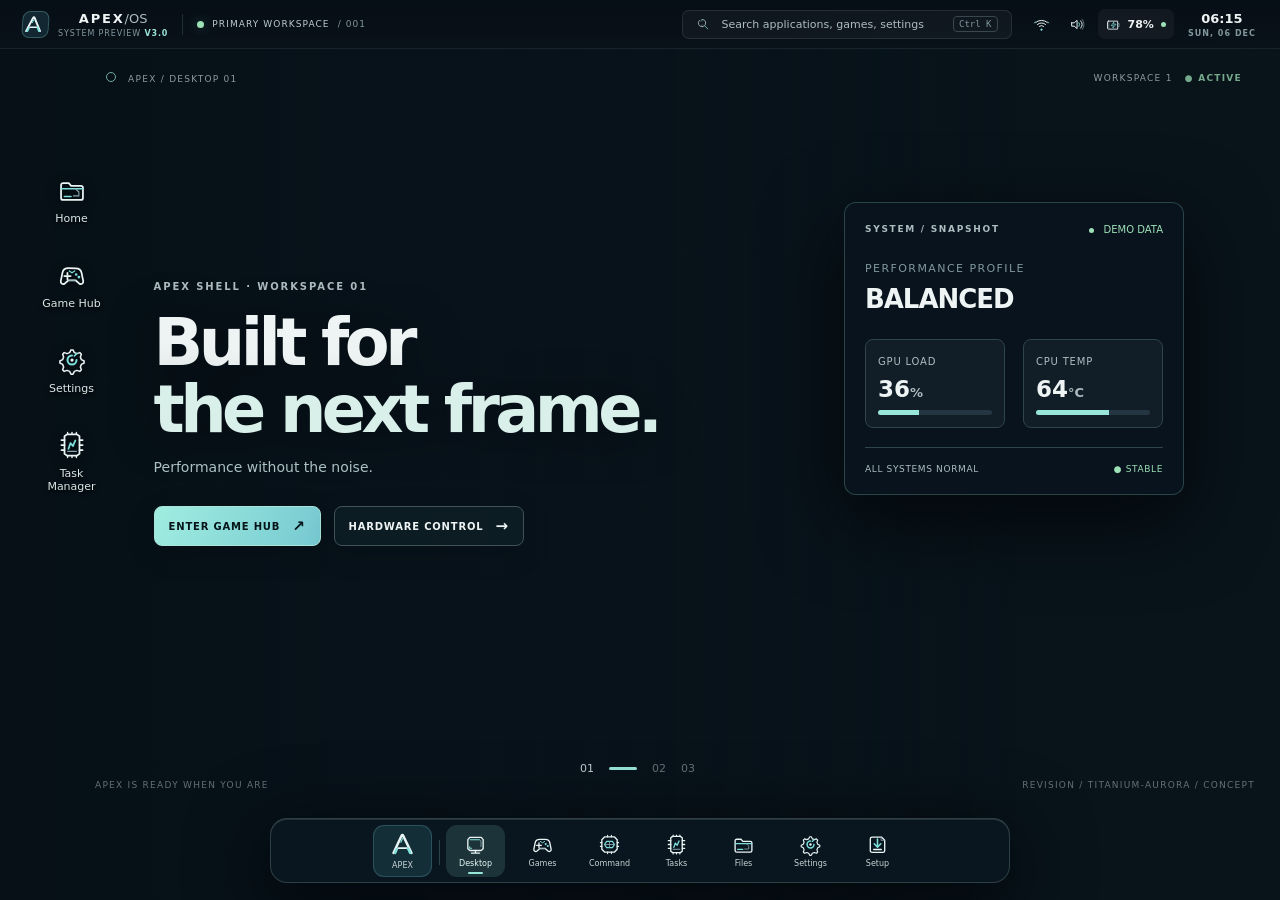
==== commit 5a752230: "design: remove redundant Apex left navigation rail" ====
--- a/index.html
+++ b/index.html
@@ -22,18 +22,6 @@
       <button id="calendar-button" class="apex-clock" aria-label="Open calendar"><time>09:41 <small>THU / 19 NOV</small></time></button>
     </div>
   </header>
-  <aside class="rail" aria-label="Main navigation">
-    <div class="rail-top"><div class="rail-caption">NAV</div>
-      <button class="rail-btn active" data-screen="desktop" title="Desktop" aria-label="Desktop"><span class="rail-line"></span><img src="icons/monitor.svg" alt=""/></button>
-      <button class="rail-btn" data-screen="library" title="Game Hub" aria-label="Game Hub"><span class="rail-line"></span><img src="icons/gamepad.svg" alt=""/></button>
-      <button class="rail-btn" data-screen="command" title="Command Center" aria-label="Command Center"><span class="rail-line"></span><img src="icons/gpu.svg" alt=""/></button>
-      <button class="rail-btn" data-screen="tasks" title="Apex Task Manager" aria-label="Apex Task Manager"><span class="rail-line"></span><img src="icons/cpu.svg" alt=""/></button>
-      <button class="rail-btn" data-screen="files" title="Apex File Manager" aria-label="Apex File Manager"><span class="rail-line"></span><img src="icons/folder.svg" alt=""/></button>
-      <button class="rail-btn" data-screen="settings" title="Apex Settings" aria-label="Apex Settings"><span class="rail-line"></span><img src="icons/settings.svg" alt=""/></button>
-      <button class="rail-btn" data-screen="installer" title="Installer" aria-label="Installer"><span class="rail-line"></span><img src="icons/download.svg" alt=""/></button>
-    </div>
-    <div class="rail-bottom"><button class="rail-btn" data-open="settings" title="Apex Settings"><img src="icons/settings.svg" alt=""/></button><button class="rail-btn power" data-open="power" title="Power controls (preview only)"><img src="icons/power.svg" alt=""/></button></div>
-  </aside>
   <main id="app-main" class="main" aria-live="polite">
     <section id="screen-desktop" class="screen show" aria-label="Apex desktop">
       <div class="desktop-scene"><div class="scene-glow"></div><div class="perspective-grid"></div><div class="horizon"></div><div class="scene-wordmark">A<span>PEX</span></div></div>
--- a/shell-v3.css
+++ b/shell-v3.css
@@ -16,3 +16,21 @@
 .dock-links button img,.rail-btn img,.launcher-grid img{object-fit:contain;flex-shrink:0}
 .dock-links button:focus-visible,.apex-menu-button:focus-visible{outline:2px solid #91e7e0;outline-offset:3px}
 @media(max-width:760px){.dock-links #dock-apex-launcher{margin-right:0}.dock-links #dock-apex-launcher:after{display:none}}
+
+
+/* APEX V3.1 / Clean workspace: the floating dock is the sole global launcher.
+   The former left quick-launch rail duplicated it, so no reserved rail gutter. */
+.screen:not(#screen-desktop):not(.window-maximized) {
+  left:clamp(24px,5vw,82px);
+  right:clamp(24px,5vw,82px);
+}
+.desktop-workspace-icons {left:32px;}
+.desktop-headline {left:clamp(150px,12vw,210px);}
+@media(max-width:1100px){
+  .screen:not(#screen-desktop):not(.window-maximized){left:20px;right:20px;}
+}
+@media(max-width:760px){
+  .screen:not(#screen-desktop):not(.window-maximized){left:8px;right:8px;}
+  .desktop-workspace-icons{left:12px;}
+  .desktop-headline{left:115px;}
+}
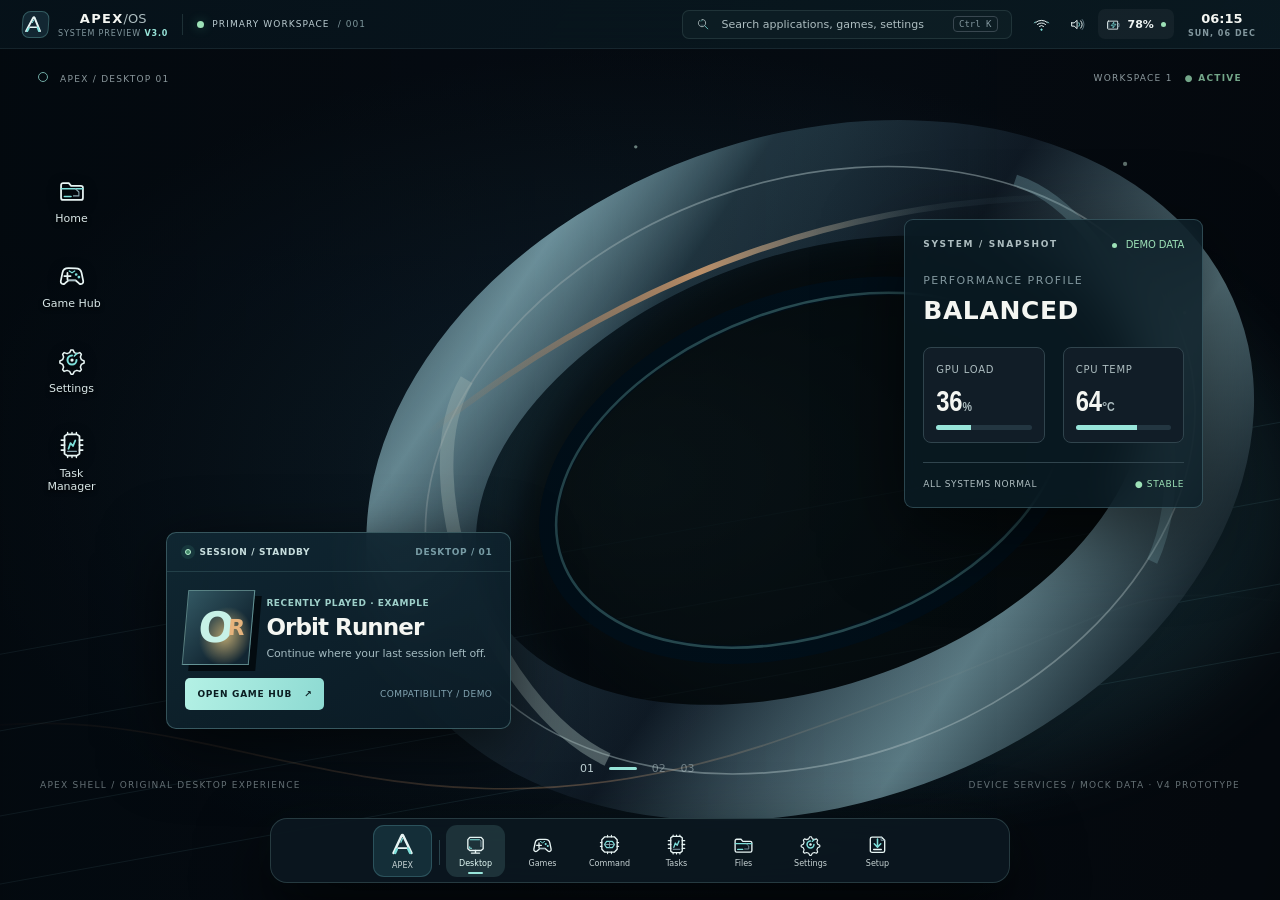
==== commit 9f42b5c8: "design: publish Apex Titanium Control V4 preview" ====
--- a/index.html
+++ b/index.html
@@ -1,125 +1,146 @@
-<!doctype html>
+<!DOCTYPE html>
+
 <html lang="en">
 <head>
 <meta charset="utf-8"/>
-<meta name="viewport" content="width=device-width, initial-scale=1"/>
-<meta name="color-scheme" content="dark"/>
-<title>APEX OS — Obsidian Shell / Split-Rail Glyphs V1</title>
-<link rel="stylesheet" href="styles.css"/><link rel="stylesheet" href="shell-v3.css"/>
-<meta http-equiv="Content-Security-Policy" content="default-src 'none'; img-src 'self' data:; style-src 'self' 'unsafe-inline'; script-src 'self'; font-src 'self'; connect-src 'none'; base-uri 'none'; form-action 'none'"/>
-</head>
+<meta content="width=device-width, initial-scale=1" name="viewport"/>
+<meta content="dark" name="color-scheme"/>
+<title>APEX OS / V4 — Apex Control + System Monitor</title>
+<link href="styles.css" rel="stylesheet"/><link href="shell-v3.css" rel="stylesheet"/>
+<meta content="default-src 'none'; img-src 'self' data:; style-src 'self' 'unsafe-inline'; script-src 'self'; font-src 'self'; connect-src 'none'; base-uri 'none'; form-action 'none'" http-equiv="Content-Security-Policy"/>
+<link href="apex-v4.css" rel="stylesheet"/></head>
 <body>
 <div class="product-shell">
-  <header class="system-header">
-    <button id="apex-launch-button" class="apex-menu-button" aria-label="Open application launcher"><div class="brand"><span class="mark"><img src="icons/apex.svg" alt=""/></span><div class="brand-copy"><strong>APEX<span class="sys">/OS</span></strong><span>SYSTEM PREVIEW <b>V3.0</b></span></div></div>
-    </button><div class="header-divider"></div>
-    <div class="header-descriptor"><span class="online-dot"></span><span>PRIMARY WORKSPACE</span><span class="unit-id">/ 001</span></div>
-    <button class="header-search" id="global-search-trigger" aria-label="Search Apex"><img src="icons/search.svg" alt=""/><span>Search applications, games, settings</span><kbd>Ctrl K</kbd></button>
-    <div class="header-icons">
-      <button aria-label="Open quick controls" class="icon-btn" id="quick-controls-button" title="Quick controls"><img src="icons/wifi.svg" alt=""/></button>
-      <button aria-label="Audio settings" class="icon-btn" title="Audio"><img src="icons/volume.svg" alt=""/></button>
-      <button aria-label="Battery and power" class="battery-pill" data-open="battery"><img src="icons/battery-charge.svg" alt=""/><span>78%</span><i></i></button>
-      <button id="calendar-button" class="apex-clock" aria-label="Open calendar"><time>09:41 <small>THU / 19 NOV</small></time></button>
-    </div>
-  </header>
-  <main id="app-main" class="main" aria-live="polite">
-    <section id="screen-desktop" class="screen show" aria-label="Apex desktop">
-      <div class="desktop-scene"><div class="scene-glow"></div><div class="perspective-grid"></div><div class="horizon"></div><div class="scene-wordmark">A<span>PEX</span></div></div>
-      <div class="desktop-topline"><span><i class="crosshair"></i> APEX / DESKTOP 01</span><span>WORKSPACE 1 <b>● ACTIVE</b></span></div>
-      <div class="desktop-workspace-icons" aria-label="Desktop shortcuts"><button data-screen="files"><img src="icons/folder.svg" alt=""/><span>Home</span></button><button data-screen="library"><img src="icons/gamepad.svg" alt=""/><span>Game Hub</span></button><button data-screen="settings"><img src="icons/settings.svg" alt=""/><span>Settings</span></button><button data-screen="tasks"><img src="icons/cpu.svg" alt=""/><span>Task Manager</span></button></div>
-      <div class="desktop-content">
-        <div class="desktop-headline"><div class="eyebrow">APEX SHELL · WORKSPACE 01</div><h1>Built for<br/><span>the next frame.</span></h1><p>Performance without the noise.</p><div class="desktop-actions"><button class="button primary" data-screen="library">ENTER GAME HUB <span>↗</span></button><button class="button secondary" data-screen="command">HARDWARE CONTROL <span>→</span></button></div></div>
-        <div class="float-panel glass"><div class="panel-top"><div class="eyebrow">SYSTEM / SNAPSHOT</div><span class="live-dot"><b></b> DEMO DATA</span></div><div class="big-stat"><span>PERFORMANCE PROFILE</span><strong id="profile-output">BALANCED</strong></div><div class="panel-split"><div><span>GPU LOAD</span><strong>36<small>%</small></strong><div class="tiny-bar"><i style="width:36%"></i></div></div><div><span>CPU TEMP</span><strong>64<small>°C</small></strong><div class="tiny-bar"><i style="width:64%"></i></div></div></div><div class="panel-footer"><span>ALL SYSTEMS NORMAL</span><span class="green">● STABLE</span></div></div>
-      </div>
-      <div class="workspace-switcher" aria-label="Virtual workspaces"><span>01</span><b></b><span>02</span><span>03</span></div>
-      <div class="desktop-edge"><span>APEX IS READY WHEN YOU ARE</span><span>REVISION / TITANIUM-AURORA / CONCEPT</span></div>
-    </section>
-    <section id="screen-library" class="screen library-screen" aria-label="Game library">
-      <div class="content-pad"><div class="eyebrow c-accent">GAMING / UNIFIED LIBRARY</div><div class="section-title"><div><h2>Enter your universe<span class="sup">/01</span></h2><p>One home for your games. Built to disappear when you hit play.</p></div><div class="counter"><span>GAMES INDEXED</span><b>024</b><small>DEMO LIBRARY</small></div></div>
-      <div class="lib-filter"><button class="filter active" data-filter="all">ALL GAMES <b>24</b></button><button class="filter" data-filter="steam">STEAM</button><button class="filter" data-filter="epic">EPIC / GOG</button><button class="filter" data-filter="local">LOCAL .EXE</button><div class="filter-end">SORT: RECENTLY PLAYED <span>⌄</span></div></div>
-      <div class="hero-game"><div class="hero-art"></div><div class="hero-content"><div class="game-overline">FEATURED / INSTALLED <i>01</i></div><div class="genre">OPEN WORLD <em>·</em> EXPLORATION <em>·</em> PC</div><h3>ORBIT<br/>RUNNER</h3><p>An original fictional title, included solely to demonstrate the game-hub experience.</p><div class="hero-buttons"><button class="button primary" id="play-demo"><span class="play-triangle">▶</span> LAUNCH DEMO</button><button class="button transparent" id="details-demo">GAME DETAILS <span>↗</span></button></div></div><div class="hero-index">01 <span>/ 06 FEATURED</span></div></div>
-      <div class="lib-row-head"><h3>Continue exploring</h3><span>VIEW ALL <b>→</b></span></div><div class="game-grid"><button class="game-card" data-game="VOID CIRCUIT"><div class="game-cover void"><span class="cover-mark">V/</span></div><div class="game-meta"><strong>VOID CIRCUIT</strong><small>STEAM · INSTALLED</small></div><span class="game-state">PLAY →</span></button><button class="game-card" data-game="HALO DUST"><div class="game-cover halo"><span class="cover-mark">HD</span></div><div class="game-meta"><strong>HALO DUST</strong><small>EPIC · INSTALLED</small></div><span class="game-state">PLAY →</span></button><button class="game-card" data-game="NEON REMNANT"><div class="game-cover neon"><span class="cover-mark">NR</span></div><div class="game-meta"><strong>NEON REMNANT</strong><small>LOCAL · STATUS UNKNOWN</small></div><span class="game-state">DETAILS →</span></button></div>
-      </div>
-    </section>
-    <section id="screen-command" class="screen command-screen" aria-label="Hardware command center">
-      <div class="content-pad"><div class="eyebrow c-accent">HARDWARE / DEVICE CONTROL</div><div class="section-title"><div><h2>Command Center<span class="sup">/02</span></h2><p>Real machine intelligence. Designed around what your hardware actually supports.</p></div><div class="device-ident"><span>DEVICE PROFILE</span><strong>ACER PREDATOR</strong><small>EXAMPLE / CAPABILITY-GATED</small></div></div>
-      <div class="command-summary"><div class="hardware-tags"><span><i class="green-dot"></i> SYSTEM HEALTHY</span><span>HYBRID GRAPHICS</span><span>EXTERNAL POWER</span></div><div class="sample-ribbon">ILLUSTRATIVE TELEMETRY · NOT CONNECTED TO HARDWARE</div></div>
-      <div class="command-grid"><div class="command-main"><div class="dial-row"><div class="dial-card"><div class="dial-title">PROCESSOR <span>CPU / CORE</span></div><div class="dial cpu"><div><strong>64<sup>°</sup></strong><span>CELSIUS</span></div></div><div class="dial-bottom"><span>TEMPERATURE</span><b>NORMAL</b></div></div><div class="dial-card"><div class="dial-title">GRAPHICS <span>GPU / DISCRETE</span></div><div class="dial gpu"><div><strong>58<sup>°</sup></strong><span>CELSIUS</span></div></div><div class="dial-bottom"><span>THERMAL STATE</span><b>NORMAL</b></div></div><div class="dial-card"><div class="dial-title">SYSTEM FANS <span>EC / SENSORS</span></div><div class="dial fan"><div><strong>3.2<sup>K</sup></strong><span>RPM / DEMO</span></div></div><div class="dial-bottom"><span>FAN CONTROL</span><b>MODEL-GATED</b></div></div></div>
-      <div class="chart-panel"><div class="chart-head"><div><span class="eyebrow">PERFORMANCE / HISTORY</span><h4>Thermal activity</h4></div><span class="time-label">LAST 60 SECONDS · DEMO</span></div><svg viewBox="0 0 760 125" preserveAspectRatio="none" aria-hidden="true"><defs><linearGradient id="fadeChart" x1="0" x2="0" y1="0" y2="1"><stop stop-color="#78dbc8" stop-opacity=".28"/><stop offset="1" stop-color="#78dbc8" stop-opacity="0"/></linearGradient></defs><path d="M0 105H760M0 67H760M0 30H760" stroke="#263943" stroke-dasharray="4 7"/><path d="M0 105L35 92 70 95 105 58 140 64 175 52 210 73 245 61 280 48 315 55 350 37 385 44 420 49 455 30 490 43 525 21 560 33 595 27 630 36 665 19 700 29 735 17 760 24 V125 H0Z" fill="url(#fadeChart)"/><path d="M0 105L35 92 70 95 105 58 140 64 175 52 210 73 245 61 280 48 315 55 350 37 385 44 420 49 455 30 490 43 525 21 560 33 595 27 630 36 665 19 700 29 735 17 760 24" fill="none" stroke="#79D7C7" stroke-width="2.5" stroke-linejoin="round"/></svg><div class="chart-legend"><span><b class="circle-cyan"></b> CPU TEMP</span><span><b class="circle-copper"></b> GPU TEMP</span><span>60 S</span></div></div></div>
-      <div class="command-side"><div class="profile-card"><div class="eyebrow">POWER / ACTIVE PROFILE</div><h4>Balanced<span>↗</span></h4><p>Adaptive performance and thermals for regular gaming.</p><div class="profiles" role="group" aria-label="Performance profile"><button class="profile" data-profile="quiet">QUIET</button><button class="profile active" data-profile="balanced">BALANCED</button><button class="profile" data-profile="performance">PERFORMANCE</button></div><div class="constraint"><span>HARDWARE PROFILE</span><b>PREVIEW ONLY</b></div></div><div class="battery-card"><div class="battery-title"><img src="icons/battery-health.svg" alt=""/><span>BATTERY SYSTEM</span><b>AC POWER</b></div><div class="battery-figures"><div><span>CHARGE</span><strong>78<small>%</small></strong></div><div><span>HEALTH</span><strong>92<small>%</small></strong></div></div><div class="battery-progress"><span style="width:78%"></span></div><div class="battery-bottom"><span>CONSERVATION LIMIT · 80%</span><button class="mini-switch on" aria-label="Toggle conservation limit" aria-pressed="true" id="charge-limit"><i></i></button></div><div class="note">Health, charge limits and fan modes are only shown when the device actually supports them.</div></div></div></div>
-      </div>
-    </section>
-
-    <section id="screen-tasks" class="screen tasks-screen" aria-label="Apex Task Manager">
-      <div class="content-pad">
-        <div class="eyebrow c-accent">SYSTEM / PROCESS INTELLIGENCE</div>
-        <div class="section-title"><div><h2>Apex Task Manager<span class="sup">/03</span></h2><p>Processes. Resource history. Startup control. An operating-system tool made by Apex.</p></div><div class="device-ident"><span>DATA SOURCE</span><strong>DEMONSTRATION</strong><small>NO PROCESS ACCESS IN PREVIEW</small></div></div>
-        <div class="tasks-metrics">
-          <article class="tasks-metric"><span>PROCESSOR <em>01</em></span><strong id="cpu-summary">24<small>%</small></strong><svg viewBox="0 0 170 48" aria-hidden="true"><path d="M0 32L14 29 27 34 40 17 56 24 70 12 83 25 96 18 110 27 123 13 139 17 153 9 170 19"/></svg><div>8 cores / 16 threads</div></article>
-          <article class="tasks-metric"><span>MEMORY <em>02</em></span><strong>9.6<small> / 32 GB</small></strong><div class="meter"><i style="width:30%"></i></div><div>30% in use · 22.4 GB available</div></article>
-          <article class="tasks-metric"><span>GRAPHICS <em>03</em></span><strong>36<small>%</small></strong><svg viewBox="0 0 170 48" aria-hidden="true"><path d="M0 39L18 37 32 24 48 34 64 16 78 14 94 27 107 17 124 24 144 11 158 15 170 10"/></svg><div>Vulkan / discrete GPU</div></article>
-          <article class="tasks-metric"><span>STORAGE <em>04</em></span><strong>1.2<small> GB/s</small></strong><div class="meter disk"><i style="width:46%"></i></div><div>Read 820 MB/s · Write 380 MB/s</div></article>
-        </div>
-        <div class="tasks-table-wrap"><div class="tasks-toolbar"><div><h3>Active processes</h3><p>Resource data shown here is synthetic.</p></div><div class="tasks-actions"><label class="mini-search"><img src="icons/search.svg" alt=""/><input id="process-query" placeholder="Find a process" aria-label="Find a process"/></label><select id="process-sort" aria-label="Sort processes"><option value="cpu">CPU usage</option><option value="memory">Memory usage</option><option value="name">Name</option></select><button id="end-process" class="button secondary danger-action" disabled>END TASK</button></div></div><div class="task-table-scroll"><table class="process-table"><thead><tr><th>PROCESS</th><th>STATUS</th><th>CPU</th><th>MEMORY</th><th>DISK</th><th>GPU</th></tr></thead><tbody id="process-body"></tbody></table></div><div class="table-foot"><span id="process-count">0 processes</span><span>VALUES ARE MOCK DATA · END TASK IS SIMULATED</span></div></div>
-        <div class="tasks-bottom"><div><span class="green-dot"></span> RESOURCE VIEW · SAFE PREVIEW</div><button data-open="startup">STARTUP APPS <span>↗</span></button><button data-open="task-details">PROCESS DETAILS <span>↗</span></button></div>
-      </div>
-    </section>
-    <section id="screen-files" class="screen files-screen" aria-label="Apex File Manager">
-      <div class="content-pad files-content">
-        <div class="eyebrow c-accent">SYSTEM / FILE NAVIGATION</div>
-        <div class="section-title"><div><h2>Apex Files<span class="sup">/04</span></h2><p>Move, organize, search and inspect files without a borrowed desktop app.</p></div><div class="device-ident"><span>DATA SOURCE</span><strong>SAMPLE FILESYSTEM</strong><small>READ-ONLY DESIGN PREVIEW</small></div></div>
-        <div class="file-manager"><aside class="file-sidebar"><div class="sidebar-section">FAVORITES</div><button class="place active" data-place="Home"><img src="icons/folder.svg" alt=""/> Home</button><button class="place" data-place="Desktop"><img src="icons/monitor.svg" alt=""/> Desktop</button><button class="place" data-place="Downloads"><img src="icons/download.svg" alt=""/> Downloads</button><button class="place" data-place="Documents"><img src="icons/folder.svg" alt=""/> Documents</button><button class="place" data-place="Pictures"><img src="icons/screenshot.svg" alt=""/> Pictures</button><div class="sidebar-section space-top">STORAGE</div><button class="place" data-place="Internal SSD"><img src="icons/driver.svg" alt=""/> Internal SSD</button><button class="place" data-place="Games"><img src="icons/gamepad.svg" alt=""/> Game Library</button><button class="place" data-place="Trash"><img src="icons/trash.svg" alt=""/> Trash</button><div class="storage-foot"><div><b>INTERNAL STORAGE</b><span>476 GB / 1 TB</span></div><div class="capacity"><i></i></div><small>Demo values. No disk is mounted.</small></div></aside>
-        <div class="file-main"><div class="file-toolbar"><button class="small-button" id="file-back" aria-label="Go back">←</button><button class="small-button" id="file-forward" aria-label="Go forward">→</button><div class="breadcrumb" id="file-breadcrumb">Home <span>/</span></div><label class="mini-search files-search"><img src="icons/search.svg" alt=""/><input id="file-query" aria-label="Search files" placeholder="Search files"/></label><button class="small-button active" id="file-grid-toggle" aria-label="Grid view">▦</button><button class="small-button" id="file-list-toggle" aria-label="List view">☷</button></div>
-          <div class="folder-heading"><div><div class="eyebrow">CURRENT LOCATION</div><h3 id="folder-title">Home</h3><p id="folder-subtitle">Your workspace and local content</p></div><div><button class="button secondary" id="new-folder">+ NEW FOLDER</button></div></div>
-          <div id="files-grid" class="files-grid" role="list"></div><div class="file-footer"><span id="file-selection-status">Select an item to see details</span><span>DEMONSTRATION FILES ONLY</span></div>
-        </div></div>
-      </div>
-    </section>
-    <section id="screen-settings" class="screen settings-screen" aria-label="Apex Settings">
-      <div class="content-pad settings-content">
-        <div class="eyebrow c-accent">SYSTEM / FIRST-PARTY CONTROL</div>
-        <div class="section-title"><div><h2>Apex Settings<span class="sup">/06</span></h2><p>One system. Every essential control. Built from the ground up for Apex Shell.</p></div><div class="device-ident"><span>DATA SOURCE</span><strong>DESIGN PROTOTYPE</strong><small>CHANGES ARE SIMULATED</small></div></div>
-        <div class="settings-layout">
-          <aside class="settings-side" aria-label="Settings categories">
-            <label class="mini-search settings-search"><img src="icons/search.svg" alt=""/><input id="settings-query" placeholder="Find a setting" aria-label="Search settings"/></label>
-            <div class="sidebar-section">YOUR SYSTEM</div>
-            <button class="settings-nav active" data-settings="overview"><img src="icons/monitor.svg" alt=""/> Overview <span>01</span></button>
-            <button class="settings-nav" data-settings="personalization"><img src="icons/sun-moon.svg" alt=""/> Personalization <span>02</span></button>
-            <button class="settings-nav" data-settings="display"><img src="icons/brightness.svg" alt=""/> Display & graphics <span>03</span></button>
-            <button class="settings-nav" data-settings="power"><img src="icons/battery-charge.svg" alt=""/> Power & battery <span>04</span></button>
-            <button class="settings-nav" data-settings="network"><img src="icons/wifi.svg" alt=""/> Network & Bluetooth <span>05</span></button>
-            <button class="settings-nav" data-settings="audio"><img src="icons/volume.svg" alt=""/> Sound & microphone <span>06</span></button>
-            <button class="settings-nav" data-settings="input"><img src="icons/keyboard.svg" alt=""/> Input & controllers <span>07</span></button>
-            <div class="sidebar-section space-top">CONTROL & TRUST</div>
-            <button class="settings-nav" data-settings="gaming"><img src="icons/gamepad.svg" alt=""/> Gaming <span>08</span></button>
-            <button class="settings-nav" data-settings="apps"><img src="icons/store.svg" alt=""/> Apps & defaults <span>09</span></button>
-            <button class="settings-nav" data-settings="storage"><img src="icons/driver.svg" alt=""/> Storage & disks <span>10</span></button>
-            <button class="settings-nav" data-settings="accounts"><img src="icons/user.svg" alt=""/> Accounts & sign-in <span>11</span></button>
-            <button class="settings-nav" data-settings="time"><img src="icons/clock.svg" alt=""/> Time & language <span>12</span></button>
-            <button class="settings-nav" data-settings="privacy"><img src="icons/shield.svg" alt=""/> Privacy & security <span>13</span></button>
-            <button class="settings-nav" data-settings="accessibility"><img src="icons/user.svg" alt=""/> Accessibility <span>14</span></button>
-            <button class="settings-nav" data-settings="developer"><img src="icons/terminal.svg" alt=""/> Developer tools <span>15</span></button>
-            <button class="settings-nav" data-settings="updates"><img src="icons/update.svg" alt=""/> Updates & recovery <span>16</span></button>
-          </aside>
-          <div class="settings-main" id="settings-main">
-            <div class="settings-topbar"><span id="settings-breadcrumb">APEX / SYSTEM / OVERVIEW</span><div><span class="offline-dot"></span> PREVIEW DATA <span class="topbar-index" id="settings-category-num">01 / 11</span></div></div>
-            <div id="settings-content" aria-live="polite"></div>
-          </div>
-        </div>
-      </div>
-    </section>
-    <section id="screen-installer" class="screen installer-screen" aria-label="Installation experience">
-      <div class="installer-grid"><div class="installer-cinematic"><div class="install-toplabel"><span>APEX SYSTEMS</span> <span>INSTALLATION ENVIRONMENT</span></div><div class="install-graphic"><div class="install-ring a"></div><div class="install-ring b"></div><div class="install-core"><span>A</span></div></div><div class="install-hero"><div class="eyebrow">BUILD YOUR FOUNDATION</div><h2>A new standard<br/><em>for play.</em></h2><p>Precision from first boot. A guided installation designed to respect your hardware and protect your data.</p></div><div class="install-bottomlabel">UEFI · X86_64 · GPU-AWARE LIVE SESSION</div></div>
-      <div class="installer-workflow"><div class="install-head"><span>APEX SETUP <b>/ V2</b></span><span><i class="online-dot"></i> LIVE ENVIRONMENT</span></div><div class="install-progress"><div class="step active" data-step="0"><span>01</span>WELCOME</div><div class="step" data-step="1"><span>02</span>STORAGE</div><div class="step" data-step="2"><span>03</span>SECURITY</div><div class="step" data-step="3"><span>04</span>REVIEW</div></div><div id="install-step-content"></div><div class="install-actionbar"><button class="button secondary" id="install-back">← BACK</button><span class="install-privacy">YOUR DATA STAYS YOURS</span><button class="button primary" id="install-next">CONTINUE →</button></div></div></div>
-    </section>
-  </main>
-  <footer class="bottom-dock" aria-label="Apex application dock"><div class="dock-left"><span class="focus-marker">◆</span><b>APEX</b><span class="dock-divider"></span><span>01 / 03</span></div><div class="dock-links"><button id="dock-apex-launcher" type="button" title="Open Apex launcher" aria-label="Open Apex launcher"><img src="icons/apex.svg" alt=""/><span>APEX</span></button><button data-screen="desktop" title="Desktop"><img src="icons/monitor.svg" alt=""/><span>Desktop</span></button><button data-screen="library" title="Game Hub"><img src="icons/gamepad.svg" alt=""/><span>Games</span></button><button data-screen="command" title="Command Center"><img src="icons/gpu.svg" alt=""/><span>Command</span></button><button data-screen="tasks" title="Task Manager"><img src="icons/cpu.svg" alt=""/><span>Tasks</span></button><button data-screen="files" title="Apex Files"><img src="icons/folder.svg" alt=""/><span>Files</span></button><button data-screen="settings" title="Settings"><img src="icons/settings.svg" alt=""/><span>Settings</span></button><button data-screen="installer" title="Installer"><img src="icons/download.svg" alt=""/><span>Setup</span></button></div><div class="dock-right"><span>PREVIEW MODE</span><b>APEX V3</b></div></footer>
+<header class="system-header">
+<button aria-label="Open application launcher" class="apex-menu-button" id="apex-launch-button"><div class="brand"><span class="mark"><img alt="" src="icons/apex.svg"/></span><div class="brand-copy"><strong>APEX<span class="sys">/OS</span></strong><span>SYSTEM PREVIEW <b>V3.0</b></span></div></div>
+</button><div class="header-divider"></div>
+<div class="header-descriptor"><span class="online-dot"></span><span>PRIMARY WORKSPACE</span><span class="unit-id">/ 001</span></div>
+<button aria-label="Search Apex" class="header-search" id="global-search-trigger"><img alt="" src="icons/search.svg"/><span>Search applications, games, settings</span><kbd>Ctrl K</kbd></button>
+<div class="header-icons">
+<button aria-label="Open quick controls" class="icon-btn" id="quick-controls-button" title="Quick controls"><img alt="" src="icons/wifi.svg"/></button>
+<button aria-label="Audio settings" class="icon-btn" title="Audio"><img alt="" src="icons/volume.svg"/></button>
+<button aria-label="Battery and power" class="battery-pill" data-open="battery"><img alt="" src="icons/battery-charge.svg"/><span>78%</span><i></i></button>
+<button aria-label="Open calendar" class="apex-clock" id="calendar-button"><time>09:41 <small>THU / 19 NOV</small></time></button>
 </div>
-<div class="apex-launcher-overlay" id="apex-launcher-overlay" hidden><div class="apex-launcher" role="dialog" aria-label="Apex application launcher" aria-modal="false"><div class="launcher-top"><span class="overline">APEX / APPLICATIONS</span><button id="launcher-dismiss" aria-label="Close application launcher">×</button></div><label class="launcher-query"><img src="icons/search.svg" alt=""/><input id="launcher-search" placeholder="Search apps, files, games and settings" aria-label="Search applications"/><kbd>ESC</kbd></label><div class="launcher-label">PINNED APPLICATIONS <span>07</span></div><div class="launcher-grid" id="launcher-grid"><button data-screen="library"><img src="icons/gamepad.svg" alt=""/><span>Game Hub</span></button><button data-screen="files"><img src="icons/folder.svg" alt=""/><span>Files</span></button><button data-screen="settings"><img src="icons/settings.svg" alt=""/><span>Settings</span></button><button data-screen="tasks"><img src="icons/cpu.svg" alt=""/><span>Task Manager</span></button><button data-screen="command"><img src="icons/gpu.svg" alt=""/><span>Command Center</span></button><button data-screen="installer"><img src="icons/download.svg" alt=""/><span>Installer</span></button><button data-screen="desktop"><img src="icons/monitor.svg" alt=""/><span>Desktop</span></button></div><div class="launcher-foot">APEX SEARCH <span>PRE-ALPHA · SAMPLE APPLICATIONS</span></div></div></div>
-<div class="apex-flyout" id="apex-flyout" hidden><div class="flyout-top"><div><small>APEX SYSTEM</small><strong>Quick controls</strong></div><button id="flyout-close" aria-label="Close quick controls">×</button></div><div class="flyout-pills"><button class="selected" data-flyout-toggle="wifi"><img src="icons/wifi.svg" alt=""/>Wi-Fi</button><button class="selected" data-flyout-toggle="bluetooth"><img src="icons/bluetooth.svg" alt=""/>Bluetooth</button><button data-flyout-toggle="dnd"><img src="icons/dnd.svg" alt=""/>Focus</button><button data-flyout-toggle="night"><img src="icons/sun-moon.svg" alt=""/>Night light</button></div><label class="flyout-slider">BRIGHTNESS <span id="flyout-brightness-value">72%</span><input type="range" min="0" max="100" value="72" id="flyout-brightness"/></label><label class="flyout-slider">VOLUME <span id="flyout-volume-value">54%</span><input type="range" min="0" max="100" value="54" id="flyout-volume"/></label><div class="flyout-power"><img src="icons/battery-charge.svg" alt=""/><div><strong>78% · Charging</strong><small>Example data · system not connected</small></div><button data-screen="settings">↗</button></div></div>
-<div class="apex-context" id="apex-context" hidden><button id="ctx-refresh">Refresh desktop</button><button data-screen="settings">Personalize</button><button data-screen="files">Open Files</button></div>
-<div class="toast" id="toast" role="status" aria-live="polite"></div>
-<div class="modal-backdrop" id="modal" hidden><div class="modal-card" role="dialog" aria-modal="true" aria-labelledby="modal-title"><div class="eyebrow">APEX / SYSTEM MESSAGE</div><h3 id="modal-title">Preview mode</h3><p id="modal-body"></p><button class="button primary" id="modal-close">CLOSE</button></div></div>
+</header>
+<main aria-live="polite" class="main" id="app-main">
+<section aria-label="Apex desktop" class="screen show" id="screen-desktop">
+<div class="desktop-scene"><div class="scene-glow"></div><div class="perspective-grid"></div><div class="horizon"></div><div class="scene-wordmark">A<span>PEX</span></div></div>
+<div class="desktop-topline"><span><i class="crosshair"></i> APEX / DESKTOP 01</span><span>WORKSPACE 1 <b>● ACTIVE</b></span></div>
+<div aria-label="Desktop shortcuts" class="desktop-workspace-icons"><button data-screen="files"><img alt="" src="icons/folder.svg"/><span>Home</span></button><button data-screen="library"><img alt="" src="icons/gamepad.svg"/><span>Game Hub</span></button><button data-screen="settings"><img alt="" src="icons/settings.svg"/><span>Settings</span></button><button data-screen="tasks"><img alt="" src="icons/cpu.svg"/><span>Task Manager</span></button></div>
+<div class="desktop-content">
+<div class="desktop-headline v4-desktop-session"><div class="v4-session-top"><div><span class="v4-live-led"></span> SESSION / STANDBY</div><span>DESKTOP / 01</span></div><div class="v4-session-game"><div aria-hidden="true" class="v4-session-game-art"><span>O</span><small>R</small></div><div class="v4-session-game-meta"><span>RECENTLY PLAYED · EXAMPLE</span><strong>Orbit Runner</strong><p>Continue where your last session left off.</p></div></div><div class="v4-session-actions"><button class="v4-resume" data-screen="library" type="button">OPEN GAME HUB <span>↗</span></button><span>COMPATIBILITY / DEMO</span></div></div>
+<div class="float-panel glass v4-float-panel"><div class="panel-top"><div class="eyebrow">SYSTEM / SNAPSHOT</div><span class="live-dot"><b></b> DEMO DATA</span></div><div class="big-stat"><span>PERFORMANCE PROFILE</span><strong id="profile-output">BALANCED</strong></div><div class="panel-split"><div><span>GPU LOAD</span><strong>36<small>%</small></strong><div class="tiny-bar"><i style="width:36%"></i></div></div><div><span>CPU TEMP</span><strong>64<small>°C</small></strong><div class="tiny-bar"><i style="width:64%"></i></div></div></div><div class="panel-footer"><span>ALL SYSTEMS NORMAL</span><span class="green">● STABLE</span></div></div>
+</div>
+<div aria-label="Virtual workspaces" class="workspace-switcher"><span>01</span><b></b><span>02</span><span>03</span></div>
+<div class="desktop-edge"><span>APEX SHELL / ORIGINAL DESKTOP EXPERIENCE</span><span>DEVICE SERVICES / MOCK DATA · V4 PROTOTYPE</span></div>
+</section>
+<section aria-label="Game library" class="screen library-screen" id="screen-library">
+<div class="content-pad"><div class="eyebrow c-accent">GAMING / UNIFIED LIBRARY</div><div class="section-title"><div><h2>Enter your universe<span class="sup">/01</span></h2><p>One home for your games. Built to disappear when you hit play.</p></div><div class="counter"><span>GAMES INDEXED</span><b>024</b><small>DEMO LIBRARY</small></div></div>
+<div class="lib-filter"><button class="filter active" data-filter="all">ALL GAMES <b>24</b></button><button class="filter" data-filter="steam">STEAM</button><button class="filter" data-filter="epic">EPIC / GOG</button><button class="filter" data-filter="local">LOCAL .EXE</button><div class="filter-end">SORT: RECENTLY PLAYED <span>⌄</span></div></div>
+<div class="hero-game"><div class="hero-art"></div><div class="hero-content"><div class="game-overline">FEATURED / INSTALLED <i>01</i></div><div class="genre">OPEN WORLD <em>·</em> EXPLORATION <em>·</em> PC</div><h3>ORBIT<br/>RUNNER</h3><p>An original fictional title, included solely to demonstrate the game-hub experience.</p><div class="hero-buttons"><button class="button primary" id="play-demo"><span class="play-triangle">▶</span> LAUNCH DEMO</button><button class="button transparent" id="details-demo">GAME DETAILS <span>↗</span></button></div></div><div class="hero-index">01 <span>/ 06 FEATURED</span></div></div>
+<div class="lib-row-head"><h3>Continue exploring</h3><span>VIEW ALL <b>→</b></span></div><div class="game-grid"><button class="game-card" data-game="VOID CIRCUIT"><div class="game-cover void"><span class="cover-mark">V/</span></div><div class="game-meta"><strong>VOID CIRCUIT</strong><small>STEAM · INSTALLED</small></div><span class="game-state">PLAY →</span></button><button class="game-card" data-game="HALO DUST"><div class="game-cover halo"><span class="cover-mark">HD</span></div><div class="game-meta"><strong>HALO DUST</strong><small>EPIC · INSTALLED</small></div><span class="game-state">PLAY →</span></button><button class="game-card" data-game="NEON REMNANT"><div class="game-cover neon"><span class="cover-mark">NR</span></div><div class="game-meta"><strong>NEON REMNANT</strong><small>LOCAL · STATUS UNKNOWN</small></div><span class="game-state">DETAILS →</span></button></div>
+</div>
+</section>
+<section aria-label="Hardware command center" class="screen command-screen" id="screen-command">
+<div class="content-pad"><div class="eyebrow c-accent">HARDWARE / DEVICE CONTROL</div><div class="section-title"><div><h2>Command Center<span class="sup">/02</span></h2><p>Real machine intelligence. Designed around what your hardware actually supports.</p></div><div class="device-ident"><span>DEVICE PROFILE</span><strong>ACER PREDATOR</strong><small>EXAMPLE / CAPABILITY-GATED</small></div></div>
+<div class="command-summary"><div class="hardware-tags"><span><i class="green-dot"></i> SYSTEM HEALTHY</span><span>HYBRID GRAPHICS</span><span>EXTERNAL POWER</span></div><div class="sample-ribbon">ILLUSTRATIVE TELEMETRY · NOT CONNECTED TO HARDWARE</div></div>
+<div class="command-grid"><div class="command-main"><div class="dial-row"><div class="dial-card"><div class="dial-title">PROCESSOR <span>CPU / CORE</span></div><div class="dial cpu"><div><strong>64<sup>°</sup></strong><span>CELSIUS</span></div></div><div class="dial-bottom"><span>TEMPERATURE</span><b>NORMAL</b></div></div><div class="dial-card"><div class="dial-title">GRAPHICS <span>GPU / DISCRETE</span></div><div class="dial gpu"><div><strong>58<sup>°</sup></strong><span>CELSIUS</span></div></div><div class="dial-bottom"><span>THERMAL STATE</span><b>NORMAL</b></div></div><div class="dial-card"><div class="dial-title">SYSTEM FANS <span>EC / SENSORS</span></div><div class="dial fan"><div><strong>3.2<sup>K</sup></strong><span>RPM / DEMO</span></div></div><div class="dial-bottom"><span>FAN CONTROL</span><b>MODEL-GATED</b></div></div></div>
+<div class="chart-panel"><div class="chart-head"><div><span class="eyebrow">PERFORMANCE / HISTORY</span><h4>Thermal activity</h4></div><span class="time-label">LAST 60 SECONDS · DEMO</span></div><svg aria-hidden="true" preserveaspectratio="none" viewbox="0 0 760 125"><defs><lineargradient id="fadeChart" x1="0" x2="0" y1="0" y2="1"><stop stop-color="#78dbc8" stop-opacity=".28"></stop><stop offset="1" stop-color="#78dbc8" stop-opacity="0"></stop></lineargradient></defs><path d="M0 105H760M0 67H760M0 30H760" stroke="#263943" stroke-dasharray="4 7"></path><path d="M0 105L35 92 70 95 105 58 140 64 175 52 210 73 245 61 280 48 315 55 350 37 385 44 420 49 455 30 490 43 525 21 560 33 595 27 630 36 665 19 700 29 735 17 760 24 V125 H0Z" fill="url(#fadeChart)"></path><path d="M0 105L35 92 70 95 105 58 140 64 175 52 210 73 245 61 280 48 315 55 350 37 385 44 420 49 455 30 490 43 525 21 560 33 595 27 630 36 665 19 700 29 735 17 760 24" fill="none" stroke="#79D7C7" stroke-linejoin="round" stroke-width="2.5"></path></svg><div class="chart-legend"><span><b class="circle-cyan"></b> CPU TEMP</span><span><b class="circle-copper"></b> GPU TEMP</span><span>60 S</span></div></div></div>
+<div class="command-side"><div class="profile-card"><div class="eyebrow">POWER / ACTIVE PROFILE</div><h4>Balanced<span>↗</span></h4><p>Adaptive performance and thermals for regular gaming.</p><div aria-label="Performance profile" class="profiles" role="group"><button class="profile" data-profile="quiet">QUIET</button><button class="profile active" data-profile="balanced">BALANCED</button><button class="profile" data-profile="performance">PERFORMANCE</button></div><div class="constraint"><span>HARDWARE PROFILE</span><b>PREVIEW ONLY</b></div></div><div class="battery-card"><div class="battery-title"><img alt="" src="icons/battery-health.svg"/><span>BATTERY SYSTEM</span><b>AC POWER</b></div><div class="battery-figures"><div><span>CHARGE</span><strong>78<small>%</small></strong></div><div><span>HEALTH</span><strong>92<small>%</small></strong></div></div><div class="battery-progress"><span style="width:78%"></span></div><div class="battery-bottom"><span>CONSERVATION LIMIT · 80%</span><button aria-label="Toggle conservation limit" aria-pressed="true" class="mini-switch on" id="charge-limit"><i></i></button></div><div class="note">Health, charge limits and fan modes are only shown when the device actually supports them.</div></div></div></div>
+</div>
+</section>
+<section aria-label="Apex Task Manager" class="screen tasks-screen v4-app" id="screen-tasks">
+<div class="content-pad v4-task-content">
+<div class="v4-app-header">
+<div class="v4-app-header-left"><div class="v4-eyebrow"><span class="v4-accent-dash"></span> APEX SYSTEM / 01.01  ·  PROCESS INTELLIGENCE</div>
+<div class="v4-titleline"><h2 class="v4-app-title">System <em>Monitor.</em></h2><span class="v4-version">APEX / TASKS 04</span></div>
+<p class="v4-header-desc">An uncompromising view of your system. Every core, every frame, every process.</p>
+</div>
+<div aria-label="Preview data only" class="v4-app-live"><span class="v4-live-led"></span><div><strong>DEMO TELEMETRY</strong><small>NO SYSTEM ACCESS · SAMPLE READINGS</small></div></div>
+</div>
+<nav aria-label="Task manager views" class="v4-module-tabs" role="tablist">
+<button aria-selected="true" class="v4-tab active" data-v4-task-tab="overview" role="tab" type="button">01 <b>Overview</b></button>
+<button aria-selected="false" class="v4-tab" data-v4-task-tab="processes" role="tab" type="button">02 <b>Processes</b></button>
+<button aria-selected="false" class="v4-tab" data-v4-task-tab="performance" role="tab" type="button">03 <b>Performance</b></button>
+<button aria-selected="false" class="v4-tab" data-v4-task-tab="startup" role="tab" type="button">04 <b>Startup</b></button>
+<div class="v4-tab-end"><span class="v4-pill">○</span> REFRESH / SIMULATED</div>
+</nav>
+<div class="v4-task-view" data-v4-view="overview" id="v4-task-overview">
+<div class="v4-task-signal-grid">
+<article class="v4-signal v4-signal-featured"><div class="v4-signal-heading"><span>01 / COMPUTE</span><span>CPU / 16 LOGICAL</span></div><div class="v4-signal-number"><strong id="cpu-summary">24<small>%</small></strong><span>PROCESSOR<br/>UTILIZATION</span></div><svg aria-label="Demonstration CPU history" class="v4-spark" viewbox="0 0 310 50"><defs><lineargradient id="v4fade" x1="0" x2="0" y1="0" y2="1"><stop stop-color="#8cf3ee" stop-opacity=".28"></stop><stop offset="1" stop-color="#8cf3ee" stop-opacity="0"></stop></lineargradient></defs><path d="M0 41L15 36 28 38 46 28 60 33 77 18 93 27 106 15 125 24 144 19 163 31 180 12 196 20 211 9 230 18 247 5 261 16 278 10 294 21 310 12L310 50H0Z" fill="url(#v4fade)"></path><path d="M0 41L15 36 28 38 46 28 60 33 77 18 93 27 106 15 125 24 144 19 163 31 180 12 196 20 211 9 230 18 247 5 261 16 278 10 294 21 310 12" fill="none" stroke="#8cf3ee" stroke-linecap="round" stroke-linejoin="round" stroke-width="2.2"></path></svg><div class="v4-signal-footer"><span>8 CORES / 16 THREADS</span><span class="v4-soft-good">● NORMAL</span></div></article>
+<article class="v4-signal"><div class="v4-signal-heading"><span>02 / MEMORY</span><span>DDR / RAM</span></div><div class="v4-signal-number"><strong>9.6<small>GB</small></strong><span>IN USE<br/>OF 32.0 GB</span></div><div class="v4-segment-meter"><i style="--fill:30%"></i></div><div class="v4-signal-footer"><span>22.4 GB FREE</span><span>30% UTILIZED</span></div></article>
+<article class="v4-signal"><div class="v4-signal-heading"><span>03 / GRAPHICS</span><span>GPU / 01</span></div><div class="v4-signal-number"><strong>36<small>%</small></strong><span>DISCRETE GPU<br/>DEMO UTILIZATION</span></div><svg aria-label="Demonstration GPU history" class="v4-spark" viewbox="0 0 310 50"><path d="M0 40L20 41 40 34 60 29 80 39 100 18 120 20 140 12 160 27 180 20 200 7 220 19 240 12 260 17 280 6 310 14" fill="none" stroke="#dcb178" stroke-linecap="round" stroke-linejoin="round" stroke-width="2.2"></path></svg><div class="v4-signal-footer"><span>GRAPHICS PIPELINE</span><span>VULKAN TARGET</span></div></article>
+<article class="v4-signal"><div class="v4-signal-heading"><span>04 / STORAGE</span><span>NVME / 01</span></div><div class="v4-signal-number"><strong>1.2<small>GB/s</small></strong><span>DISK I/O<br/>EXAMPLE</span></div><div class="v4-segment-meter copper"><i style="--fill:46%"></i></div><div class="v4-signal-footer"><span>READ / 820 MB/s</span><span>WRITE / 380 MB/s</span></div></article>
+</div>
+<div class="v4-process-header"><div><div class="v4-eyebrow">SYSTEM ACTIVITY / SAMPLE PROCESSES</div><h3>Active processes <span class="v4-subtle-count" id="v4-process-count-badge">08</span></h3></div><span class="v4-process-hint">SELECT A PROCESS FOR DETAIL <span aria-hidden="true">↘</span></span></div>
+<div class="v4-process-workspace">
+<div class="v4-process-main"><div class="tasks-toolbar v4-process-toolbar"><div class="v4-tiny-legend"><span class="v4-legend-cyan"></span> USER / SYSTEM SESSIONS</div><div class="tasks-actions"><label class="mini-search"><img alt="" src="icons/search.svg"/><input aria-label="Find a process" id="process-query" placeholder="Search processes..."/></label><select aria-label="Sort processes" id="process-sort"><option value="cpu">Sort: CPU</option><option value="memory">Sort: Memory</option><option value="name">Sort: Name</option></select><button class="button secondary danger-action" disabled="" id="end-process">END TASK</button></div></div><div class="task-table-scroll"><table class="process-table"><thead><tr><th>PROCESS / IDENTITY</th><th>STATE</th><th>CPU</th><th>RAM</th><th>DISK</th><th>GPU</th></tr></thead><tbody id="process-body"></tbody></table></div><div class="table-foot"><span id="process-count">0 processes</span><span>DATA SOURCE / SYNTHETIC FIXTURES</span></div></div>
+<aside aria-live="polite" class="v4-process-inspector"><div class="v4-inspector-overline">APEX / PROCESS INSPECTOR</div><div class="v4-inspector-avatar"><img alt="" src="icons/cpu.svg"/></div><h4 id="v4-inspector-name">Select a process</h4><p id="v4-inspector-desc">Choose a row to inspect its identity and demo resource allocation.</p><div class="v4-inspector-rule"></div><div class="v4-inspector-label">SELECTED CPU / EXAMPLE</div><strong class="v4-inspector-value" id="v4-inspector-cpu">—</strong><div class="v4-inspector-label">SELECTED MEMORY / EXAMPLE</div><strong class="v4-inspector-value small" id="v4-inspector-memory">—</strong><div class="v4-inspector-rule"></div><div class="v4-inspector-advice">System processes are protected. Termination is never performed in the browser preview.</div></aside>
+</div>
+</div>
+<div class="v4-task-view" data-v4-view="processes" hidden="" id="v4-task-processes"><div class="v4-view-caption">PROCESS TREE <span>DEMO STATE / FILTER, SORT AND SELECT</span></div><p class="v4-view-desc">Select Overview to use the full process table and inspector. This dedicated view documents the process-tree roadmap.</p><div class="v4-tree-demo"><span>▾</span> Apex session <small>8 processes · example</small><div>├─ apex-shell <small>protected</small></div><div>├─ apex-game-hub <small>running</small></div><div>├─ orbit-runner <small>demo game</small></div><div>└─ network-service <small>protected</small></div></div><button class="v4-view-action" data-v4-task-tab="overview">↖ OPEN PROCESS INSPECTOR</button></div>
+<div class="v4-task-view" data-v4-view="performance" hidden="" id="v4-task-performance"><div class="v4-view-caption">PERFORMANCE ANALYZER <span>ILLUSTRATIVE 60-SECOND HISTORY</span></div><div class="v4-perf-graph"><div class="v4-perf-graph-top"><strong>GPU / COMPUTE THREADS</strong><span>100%</span></div><svg aria-label="Sample performance trace" preserveaspectratio="none" viewbox="0 0 760 240"><path d="M0 40H760M0 90H760M0 140H760M0 190H760" stroke="#38515d" stroke-dasharray="4 9"></path><path d="M0 193 30 183 65 179 90 152 120 163 150 145 190 155 210 113 246 134 280 116 315 148 343 99 370 117 402 84 438 98 470 63 503 94 538 70 560 52 601 83 645 43 674 65 715 39 760 51" fill="none" stroke="#a4ebe6" stroke-linejoin="round" stroke-width="3"></path><path d="M0 207 35 191 70 195 100 176 145 190 175 147 213 157 245 139 280 155 321 124 355 144 389 103 431 129 461 111 510 124 540 100 580 110 610 93 653 118 699 86 739 96 760 84" fill="none" stroke="#dcb178" stroke-linejoin="round" stroke-width="2.5"></path></svg><div class="v4-chart-legend"><span><i></i> CPU UTILIZATION</span><span><i class="v4-gold"></i> GPU LOAD</span><span>00:00 — 01:00 / DEMO</span></div></div><div class="v4-perf-stats"><div><span>FRAME TIME</span><strong>8.7 <small>ms</small></strong></div><div><span>GPU MEMORY</span><strong>4.2 <small>GB</small></strong></div><div><span>CONTEXT SWITCHES</span><strong>2.1 <small>K/s</small></strong></div><div><span>GPU TEMP</span><strong>58 <small>°C</small></strong></div></div><p class="v4-view-disclaimer">All figures are display fixtures. Real system performance requires first-party telemetry services.</p></div>
+<div class="v4-task-view" data-v4-view="startup" hidden="" id="v4-task-startup"><div class="v4-view-caption">STARTUP MANAGEMENT <span>PREVIEW ONLY</span></div><p class="v4-view-desc">Apex startup tasks will have per-user scope, impact estimation and permission-aware toggles.</p><div class="v4-startup-list"><div><strong>Apex Game Hub</strong><small>ON SIGN-IN · SYSTEM UI</small><span class="v4-pill">ENABLED / DEMO</span></div><div><strong>Apex Update Check</strong><small>DEFERRED STARTUP</small><span class="v4-pill">PLANNED</span></div><div><strong>Third-party Applications</strong><small>USER CONTROLLED</small><span class="v4-pill">UNAVAILABLE</span></div></div></div>
+<footer class="v4-task-footer"><span>◆ APEX TASK MANAGER / FIRST-PARTY UI</span><span>NOT CONNECTED TO LINUX PROCESSES · SAFE DEMO</span></footer>
+</div>
+</section>
+<section aria-label="Apex File Manager" class="screen files-screen" id="screen-files">
+<div class="content-pad files-content">
+<div class="eyebrow c-accent">SYSTEM / FILE NAVIGATION</div>
+<div class="section-title"><div><h2>Apex Files<span class="sup">/04</span></h2><p>Move, organize, search and inspect files without a borrowed desktop app.</p></div><div class="device-ident"><span>DATA SOURCE</span><strong>SAMPLE FILESYSTEM</strong><small>READ-ONLY DESIGN PREVIEW</small></div></div>
+<div class="file-manager"><aside class="file-sidebar"><div class="sidebar-section">FAVORITES</div><button class="place active" data-place="Home"><img alt="" src="icons/folder.svg"/> Home</button><button class="place" data-place="Desktop"><img alt="" src="icons/monitor.svg"/> Desktop</button><button class="place" data-place="Downloads"><img alt="" src="icons/download.svg"/> Downloads</button><button class="place" data-place="Documents"><img alt="" src="icons/folder.svg"/> Documents</button><button class="place" data-place="Pictures"><img alt="" src="icons/screenshot.svg"/> Pictures</button><div class="sidebar-section space-top">STORAGE</div><button class="place" data-place="Internal SSD"><img alt="" src="icons/driver.svg"/> Internal SSD</button><button class="place" data-place="Games"><img alt="" src="icons/gamepad.svg"/> Game Library</button><button class="place" data-place="Trash"><img alt="" src="icons/trash.svg"/> Trash</button><div class="storage-foot"><div><b>INTERNAL STORAGE</b><span>476 GB / 1 TB</span></div><div class="capacity"><i></i></div><small>Demo values. No disk is mounted.</small></div></aside>
+<div class="file-main"><div class="file-toolbar"><button aria-label="Go back" class="small-button" id="file-back">←</button><button aria-label="Go forward" class="small-button" id="file-forward">→</button><div class="breadcrumb" id="file-breadcrumb">Home <span>/</span></div><label class="mini-search files-search"><img alt="" src="icons/search.svg"/><input aria-label="Search files" id="file-query" placeholder="Search files"/></label><button aria-label="Grid view" class="small-button active" id="file-grid-toggle">▦</button><button aria-label="List view" class="small-button" id="file-list-toggle">☷</button></div>
+<div class="folder-heading"><div><div class="eyebrow">CURRENT LOCATION</div><h3 id="folder-title">Home</h3><p id="folder-subtitle">Your workspace and local content</p></div><div><button class="button secondary" id="new-folder">+ NEW FOLDER</button></div></div>
+<div class="files-grid" id="files-grid" role="list"></div><div class="file-footer"><span id="file-selection-status">Select an item to see details</span><span>DEMONSTRATION FILES ONLY</span></div>
+</div></div>
+</div>
+</section>
+<section aria-label="Apex Settings" class="screen settings-screen v4-app" id="screen-settings">
+<div class="content-pad settings-content v4-settings-shell">
+<div class="eyebrow c-accent">APEX SYSTEM / 01.02 · HARDWARE CONFIGURATION</div>
+<div class="section-title"><div><h2>Control <em>Center.</em><span class="sup">/04</span></h2><p>Tuned to your machine. Everything essential, exactly where it belongs.</p></div><div class="device-ident"><span>DATA SOURCE</span><strong>LOCAL / DEMO</strong><small>CONTROLS SIMULATED · NO SYSTEM WRITE</small></div></div>
+<div class="settings-layout">
+<aside aria-label="Settings categories" class="settings-side"><div class="v4-side-brand"><div class="v4-side-mark">A</div><div><strong>APEX CONTROL</strong><small>SYSTEM / CONFIGURATION</small></div></div>
+<label class="mini-search settings-search"><img alt="" src="icons/search.svg"/><input aria-label="Search settings" id="settings-query" placeholder="Find a setting"/></label>
+<div class="sidebar-section">YOUR SYSTEM</div>
+<button class="settings-nav active" data-settings="overview"><img alt="" src="icons/monitor.svg"/> Overview <span>01</span></button>
+<button class="settings-nav" data-settings="personalization"><img alt="" src="icons/sun-moon.svg"/> Personalization <span>02</span></button>
+<button class="settings-nav" data-settings="display"><img alt="" src="icons/brightness.svg"/> Display &amp; graphics <span>03</span></button>
+<button class="settings-nav" data-settings="power"><img alt="" src="icons/battery-charge.svg"/> Power &amp; battery <span>04</span></button>
+<button class="settings-nav" data-settings="network"><img alt="" src="icons/wifi.svg"/> Network &amp; Bluetooth <span>05</span></button>
+<button class="settings-nav" data-settings="audio"><img alt="" src="icons/volume.svg"/> Sound &amp; microphone <span>06</span></button>
+<button class="settings-nav" data-settings="input"><img alt="" src="icons/keyboard.svg"/> Input &amp; controllers <span>07</span></button>
+<div class="sidebar-section space-top">CONTROL &amp; TRUST</div>
+<button class="settings-nav" data-settings="gaming"><img alt="" src="icons/gamepad.svg"/> Gaming <span>08</span></button>
+<button class="settings-nav" data-settings="apps"><img alt="" src="icons/store.svg"/> Apps &amp; defaults <span>09</span></button>
+<button class="settings-nav" data-settings="storage"><img alt="" src="icons/driver.svg"/> Storage &amp; disks <span>10</span></button>
+<button class="settings-nav" data-settings="accounts"><img alt="" src="icons/user.svg"/> Accounts &amp; sign-in <span>11</span></button>
+<button class="settings-nav" data-settings="time"><img alt="" src="icons/clock.svg"/> Time &amp; language <span>12</span></button>
+<button class="settings-nav" data-settings="privacy"><img alt="" src="icons/shield.svg"/> Privacy &amp; security <span>13</span></button>
+<button class="settings-nav" data-settings="accessibility"><img alt="" src="icons/user.svg"/> Accessibility <span>14</span></button>
+<button class="settings-nav" data-settings="developer"><img alt="" src="icons/terminal.svg"/> Developer tools <span>15</span></button>
+<button class="settings-nav" data-settings="updates"><img alt="" src="icons/update.svg"/> Updates &amp; recovery <span>16</span></button>
+</aside>
+<div class="settings-main" id="settings-main">
+<div class="settings-topbar"><span id="settings-breadcrumb">APEX / SYSTEM / OVERVIEW</span><div><span class="offline-dot"></span> PREVIEW DATA <span class="topbar-index" id="settings-category-num">01 / 11</span></div></div><div aria-label="Preview system summary" class="v4-setting-statusband"><div><span>DEVICE CLASS</span><strong>GAMING NOTEBOOK</strong></div><div><span>POWER SOURCE</span><strong><i class="v4-status-led"></i> AC · SIMULATED</strong></div><div><span>GRAPHICS</span><strong>HYBRID GPU / EXAMPLE</strong></div><div><span>PROFILE</span><strong>BALANCED / DEMO</strong></div></div>
+<div aria-live="polite" id="settings-content"></div>
+</div>
+</div>
+</div>
+</section>
+<section aria-label="Installation experience" class="screen installer-screen" id="screen-installer">
+<div class="installer-grid"><div class="installer-cinematic"><div class="install-toplabel"><span>APEX SYSTEMS</span> <span>INSTALLATION ENVIRONMENT</span></div><div class="install-graphic"><div class="install-ring a"></div><div class="install-ring b"></div><div class="install-core"><span>A</span></div></div><div class="install-hero"><div class="eyebrow">BUILD YOUR FOUNDATION</div><h2>A new standard<br/><em>for play.</em></h2><p>Precision from first boot. A guided installation designed to respect your hardware and protect your data.</p></div><div class="install-bottomlabel">UEFI · X86_64 · GPU-AWARE LIVE SESSION</div></div>
+<div class="installer-workflow"><div class="install-head"><span>APEX SETUP <b>/ V2</b></span><span><i class="online-dot"></i> LIVE ENVIRONMENT</span></div><div class="install-progress"><div class="step active" data-step="0"><span>01</span>WELCOME</div><div class="step" data-step="1"><span>02</span>STORAGE</div><div class="step" data-step="2"><span>03</span>SECURITY</div><div class="step" data-step="3"><span>04</span>REVIEW</div></div><div id="install-step-content"></div><div class="install-actionbar"><button class="button secondary" id="install-back">← BACK</button><span class="install-privacy">YOUR DATA STAYS YOURS</span><button class="button primary" id="install-next">CONTINUE →</button></div></div></div>
+</section>
+</main>
+<footer aria-label="Apex application dock" class="bottom-dock"><div class="dock-left"><span class="focus-marker">◆</span><b>APEX</b><span class="dock-divider"></span><span>01 / 03</span></div><div class="dock-links"><button aria-label="Open Apex launcher" id="dock-apex-launcher" title="Open Apex launcher" type="button"><img alt="" src="icons/apex.svg"/><span>APEX</span></button><button data-screen="desktop" title="Desktop"><img alt="" src="icons/monitor.svg"/><span>Desktop</span></button><button data-screen="library" title="Game Hub"><img alt="" src="icons/gamepad.svg"/><span>Games</span></button><button data-screen="command" title="Command Center"><img alt="" src="icons/gpu.svg"/><span>Command</span></button><button data-screen="tasks" title="Task Manager"><img alt="" src="icons/cpu.svg"/><span>Tasks</span></button><button data-screen="files" title="Apex Files"><img alt="" src="icons/folder.svg"/><span>Files</span></button><button data-screen="settings" title="Settings"><img alt="" src="icons/settings.svg"/><span>Settings</span></button><button data-screen="installer" title="Installer"><img alt="" src="icons/download.svg"/><span>Setup</span></button></div><div class="dock-right"><span>PREVIEW MODE</span><b>APEX V3</b></div></footer>
+</div>
+<div class="apex-launcher-overlay" hidden="" id="apex-launcher-overlay"><div aria-label="Apex application launcher" aria-modal="false" class="apex-launcher" role="dialog"><div class="launcher-top"><span class="overline">APEX / APPLICATIONS</span><button aria-label="Close application launcher" id="launcher-dismiss">×</button></div><label class="launcher-query"><img alt="" src="icons/search.svg"/><input aria-label="Search applications" id="launcher-search" placeholder="Search apps, files, games and settings"/><kbd>ESC</kbd></label><div class="launcher-label">PINNED APPLICATIONS <span>07</span></div><div class="launcher-grid" id="launcher-grid"><button data-screen="library"><img alt="" src="icons/gamepad.svg"/><span>Game Hub</span></button><button data-screen="files"><img alt="" src="icons/folder.svg"/><span>Files</span></button><button data-screen="settings"><img alt="" src="icons/settings.svg"/><span>Settings</span></button><button data-screen="tasks"><img alt="" src="icons/cpu.svg"/><span>Task Manager</span></button><button data-screen="command"><img alt="" src="icons/gpu.svg"/><span>Command Center</span></button><button data-screen="installer"><img alt="" src="icons/download.svg"/><span>Installer</span></button><button data-screen="desktop"><img alt="" src="icons/monitor.svg"/><span>Desktop</span></button></div><div class="launcher-foot">APEX SEARCH <span>PRE-ALPHA · SAMPLE APPLICATIONS</span></div></div></div>
+<div class="apex-flyout" hidden="" id="apex-flyout"><div class="flyout-top"><div><small>APEX SYSTEM</small><strong>Quick controls</strong></div><button aria-label="Close quick controls" id="flyout-close">×</button></div><div class="flyout-pills"><button class="selected" data-flyout-toggle="wifi"><img alt="" src="icons/wifi.svg"/>Wi-Fi</button><button class="selected" data-flyout-toggle="bluetooth"><img alt="" src="icons/bluetooth.svg"/>Bluetooth</button><button data-flyout-toggle="dnd"><img alt="" src="icons/dnd.svg"/>Focus</button><button data-flyout-toggle="night"><img alt="" src="icons/sun-moon.svg"/>Night light</button></div><label class="flyout-slider">BRIGHTNESS <span id="flyout-brightness-value">72%</span><input id="flyout-brightness" max="100" min="0" type="range" value="72"/></label><label class="flyout-slider">VOLUME <span id="flyout-volume-value">54%</span><input id="flyout-volume" max="100" min="0" type="range" value="54"/></label><div class="flyout-power"><img alt="" src="icons/battery-charge.svg"/><div><strong>78% · Charging</strong><small>Example data · system not connected</small></div><button data-screen="settings">↗</button></div></div>
+<div class="apex-context" hidden="" id="apex-context"><button id="ctx-refresh">Refresh desktop</button><button data-screen="settings">Personalize</button><button data-screen="files">Open Files</button></div>
+<div aria-live="polite" class="toast" id="toast" role="status"></div>
+<div class="modal-backdrop" hidden="" id="modal"><div aria-labelledby="modal-title" aria-modal="true" class="modal-card" role="dialog"><div class="eyebrow">APEX / SYSTEM MESSAGE</div><h3 id="modal-title">Preview mode</h3><p id="modal-body"></p><button class="button primary" id="modal-close">CLOSE</button></div></div>
 <script src="app.js"></script><script src="shell-v3.js"></script>
-</body>
+<script src="apex-v4.js"></script></body>
 </html>
--- a/apex-v4.css
+++ b/apex-v4.css
@@ -0,0 +1,303 @@
+/* APEX V4 / TITANIUM CONTROL — browser-based visual reference, not a privileged native OS UI */
+:root {
+ --v4-void:#060c11; --v4-canvas:#09141b; --v4-plate:#0e1c25; --v4-plate2:#122530;
+ --v4-edge:#35535d; --v4-text:#f4f6f2; --v4-muted:#a3b6bc; --v4-low:#6c8a94;
+ --v4-signal:#8fe3dd; --v4-gold:#e9ad70; --v4-deep:#142831;
+ --v4-display:'Inter Display','Inter',system-ui,sans-serif;
+ --v4-numeric:'Liberation Sans Narrow','Inter Display',sans-serif;
+}
+body {font-family:'Inter',system-ui,sans-serif;letter-spacing:-.008em;color:var(--v4-text)}
+button,input,select{font-family:'Inter',system-ui,sans-serif}
+.product-shell{background:#07121a}
+.system-header{background:linear-gradient(120deg,#061219f5,#0a1921ed);border-bottom-color:#91b5c01c}
+.brand-copy strong{font-family:var(--v4-display);font-weight:850;letter-spacing:.1em}
+.bottom-dock{border-color:#9ad6cf31;box-shadow:0 28px 70px #000c, 0 0 40px #5fe5d309}
+.header-search{background:#12242b87;border-color:#9bcac222}
+.screen:not(#screen-desktop):not(.window-maximized){inset:19px clamp(20px,3.1vw,52px) 97px;left:clamp(20px,3.1vw,52px);right:clamp(20px,3.1vw,52px)}
+.screen:not(#screen-desktop){background:linear-gradient(135deg,#0d1b24fa,#08131bf5 60%,#0c1c24f3);border:1px solid #7ca5a846;box-shadow:0 30px 120px #000d,0 0 0 1px #0008;backdrop-filter:blur(30px);border-radius:15px;scrollbar-color:#4a7580 #0d1b24}
+.screen:not(#screen-desktop):before{background:linear-gradient(90deg,#1a3039e8,#14232be5,#10222be1);border-bottom:1px solid #8db1b323}
+.app-window-toolbar{border:0}
+.app-window-title{font-family:var(--v4-display);letter-spacing:.03em;font-weight:680;color:#e7f5f2}
+.app-window-controls button{border-radius:5px}
+.v4-app > .content-pad{max-width:none;padding:27px 31px 45px!important}
+.v4-app .eyebrow,.v4-eyebrow,.v4-panel-eyebrow {font-family:'Inter',system-ui,sans-serif;font-size:10px;font-weight:760;letter-spacing:.16em;color:#9ecad1;line-height:1.55}
+.v4-accent-dash{display:inline-block;width:15px;height:3px;background:var(--v4-gold);margin-right:9px;vertical-align:middle}
+.v4-app-header{display:flex;align-items:center;justify-content:space-between;gap:32px;margin:7px 0 18px}
+.v4-app-title{font-family:var(--v4-display);font-size:clamp(34px,3.25vw,53px);font-weight:830;line-height:1.05;letter-spacing:-.055em;margin:6px 0 7px}
+.v4-app-title em,.v4-settings-shell .section-title em {color:var(--v4-signal);font-style:normal}
+.v4-titleline{display:flex;align-items:baseline;gap:20px}
+.v4-version{font-size:10px;letter-spacing:.1em;color:#7897a0;font-weight:740}
+.v4-header-desc{font-size:13px;color:#b0c2c5;line-height:1.55;max-width:600px}
+.v4-app-live{display:flex;align-items:center;gap:13px;flex-shrink:0;background:linear-gradient(110deg,#172b33,#10222b);border:1px solid #8bafb233;border-radius:7px;padding:12px 14px;box-shadow:inset 0 1px #ffffff08}
+.v4-app-live strong{display:block;font-size:10px;letter-spacing:.12em;font-weight:800;color:#dbf6f0}
+.v4-app-live small{display:block;margin-top:5px;letter-spacing:.06em;color:#849da5;font-size:9px}
+.v4-live-led{height:10px;width:10px;flex-shrink:0;border-radius:50%;border:1px solid #b5efcf;background:#43896a;box-shadow:0 0 0 4px #6aebc316}
+/* task manager identity and primary tabs */
+.v4-module-tabs{display:flex;align-items:center;gap:3px;border-top:1px solid #46636c6b;border-bottom:1px solid #46636c6b;margin-bottom:15px;height:47px}
+.v4-module-tabs .v4-tab{border:0;border-bottom:2px solid transparent;background:none;color:#859da7;padding:13px 15px 12px;font-size:10px;letter-spacing:.08em;min-width:104px;text-align:left}
+.v4-module-tabs .v4-tab b{font-size:12px;letter-spacing:0;font-weight:610;color:#aebfc4;margin-left:7px}
+.v4-module-tabs .v4-tab:hover{background:#c7eaf014;color:#eff7f4}
+.v4-module-tabs .v4-tab.active{color:#d0a47b;border-bottom-color:#e5b17a;background:linear-gradient(0deg,#afc0a210,transparent)}
+.v4-module-tabs .v4-tab.active b{color:#fff}
+.v4-tab-end{margin-left:auto;color:#7f9aa2;letter-spacing:.1em;font-size:9px;white-space:nowrap}
+.v4-pill{display:inline-flex;align-items:center;justify-content:center;padding:5px 8px;background:#18343b;border:1px solid #6cbabd44;border-radius:4px;color:#a6dbd7;font-size:10px;font-weight:700;letter-spacing:.05em}
+.v4-tab-end .v4-pill{padding:0;border:0;background:none;margin-right:7px;color:#b6d5d2}
+.v4-task-view[hidden]{display:none!important}
+.v4-task-signal-grid{display:grid;grid-template-columns:repeat(4,minmax(0,1fr));gap:9px}
+.v4-signal{min-width:0;min-height:174px;display:flex;flex-direction:column;position:relative;overflow:hidden;padding:15px 17px 12px;background:linear-gradient(140deg,#14252f,#0e1c26);border:1px solid #51717b75;border-radius:8px;box-shadow:inset 0 1px #b3dcd312}
+.v4-signal:before{content:'';pointer-events:none;position:absolute;right:0;top:0;height:1px;width:35%;background:linear-gradient(90deg,transparent,#9ed6d68f)}
+.v4-signal-featured{background:linear-gradient(130deg,#194044,#132b37 42%,#0b1c27)}
+.v4-signal-heading{display:flex;align-items:center;justify-content:space-between;gap:8px;font-size:9px;font-weight:780;letter-spacing:.11em;color:#c9e7e4}
+.v4-signal-heading>span:last-child{font-size:8px;color:#799da8}
+.v4-signal-number{display:flex;align-items:center;justify-content:space-between;gap:5px;flex:1;min-height:67px}
+.v4-signal-number strong{font-family:var(--v4-numeric);font-size:clamp(45px,4.7vw,67px);line-height:1;font-stretch:condensed;letter-spacing:-.09em;color:#fcfaf2;font-weight:760;white-space:nowrap}
+.v4-signal-number strong small{font-size:.36em;font-weight:580;letter-spacing:-.05em;color:#a4d8d6;margin-left:4px}
+.v4-signal-number>span{font-size:9px;font-weight:770;letter-spacing:.07em;line-height:1.7;color:#9fb7be;text-align:right}
+.v4-spark{height:31px;width:100%;overflow:visible;margin-top:0}
+.v4-segment-meter{height:10px;position:relative;background:repeating-linear-gradient(to right,#2b4c54 0 9px,transparent 9px 12px);margin:18px 0 4px;overflow:hidden;border:0}
+.v4-segment-meter i{display:block;height:100%;width:var(--fill);background:repeating-linear-gradient(to right,#8de5df 0 9px,transparent 9px 12px)}
+.v4-segment-meter.copper i{background:repeating-linear-gradient(to right,#e4ab7a 0 9px,transparent 9px 12px)}
+.v4-signal-footer{display:flex;justify-content:space-between;align-items:center;gap:5px;font-size:8px;letter-spacing:.07em;font-weight:710;color:#89abb5;margin-top:10px}
+.v4-soft-good{color:#9bddbd}
+.v4-process-header{display:flex;align-items:end;justify-content:space-between;gap:10px;margin:19px 0 12px}
+.v4-process-header h3{font-family:var(--v4-display);font-size:22px;font-weight:770;letter-spacing:-.04em;margin-top:3px}
+.v4-subtle-count{display:inline-block;vertical-align:middle;background:#1a3a42;color:#acdfdd;border:1px solid #72bec14f;border-radius:3px;padding:3px 7px;font-size:10px;letter-spacing:0;margin-left:8px}
+.v4-process-hint{font-size:9px;letter-spacing:.07em;color:#87a8b2}
+.v4-process-workspace{display:grid;grid-template-columns:minmax(0,1fr) 242px;gap:10px;min-height:265px}
+.v4-process-main{min-width:0;background:#0d1c25;border:1px solid #41616b9c;border-radius:8px;overflow:hidden}
+.v4-process-toolbar{min-height:49px;display:flex;justify-content:space-between;gap:10px;align-items:center;padding:8px 12px!important;border-bottom:1px solid #41616a}
+.v4-tiny-legend{font-size:9px;letter-spacing:.09em;color:#c2dddf;white-space:nowrap}
+.v4-legend-cyan{display:inline-block;width:6px;height:6px;border-radius:50%;background:#9cece5;vertical-align:middle;margin-right:6px}
+.v4-process-toolbar .tasks-actions{display:flex;align-items:center;gap:8px;flex-wrap:nowrap}
+.v4-process-toolbar .mini-search{width:180px;min-width:115px;height:31px;background:#142834;border:1px solid #44646f;border-radius:5px;padding:3px 9px}
+.v4-process-toolbar input{font-size:11px;color:#eaf5f2;min-width:50px}
+.v4-process-toolbar select{background:#182e37;color:#d7e4e3;font-size:11px;min-height:31px;border-color:#41626d;padding:5px;border-radius:5px;max-width:118px}
+.v4-process-toolbar #end-process{font-size:9px;padding:7px 8px;min-height:31px;white-space:nowrap;border-radius:5px}
+.v4-process-main .task-table-scroll{max-height:265px;overflow:auto}
+.v4-process-main .process-table{border-collapse:collapse;table-layout:fixed;width:100%;font-variant-numeric:tabular-nums}
+.v4-process-main .process-table thead{position:sticky;top:0;background:#152c35;z-index:2}
+.v4-process-main .process-table th{font-size:9px;letter-spacing:.08em;font-weight:750;color:#8faeb7;text-align:left;border-bottom:1px solid #45606b;padding:10px 12px}
+.v4-process-main .process-table th:first-child{width:32%}
+.v4-process-main .process-table th:nth-child(2){width:16%}
+.v4-process-main .process-table td{border-bottom:1px solid #28414a;padding:10px 12px;font-size:11px;color:#ccd8d9;white-space:nowrap;text-overflow:ellipsis;overflow:hidden}
+.v4-process-main .process-table td:first-child{white-space:normal}
+.v4-process-main .process-table tbody tr{cursor:pointer;transition:background .12s}
+.v4-process-main .process-table tbody tr:hover{background:#1d3e45}
+.v4-process-main .process-table tbody tr.selected{background:#25535a;box-shadow:inset 3px 0 #8fe3dd}
+.v4-process-main .process-name{display:block;color:#eef6f2;font-size:11px;font-weight:700}
+.v4-process-main .process-sub{display:block;color:#8da9ae;font-size:10px;margin-top:3px}
+.v4-process-main .table-foot{display:flex;justify-content:space-between;padding:10px 12px;font-size:9px;letter-spacing:.05em;color:#8fa9ae;background:#10212a}
+.v4-process-main .v4-resource-cell{display:flex;flex-direction:column;gap:4px;min-width:33px}
+.v4-process-main .v4-resource-cell i{display:block;height:3px;max-width:70px;border-radius:3px;background:linear-gradient(90deg,#66bcb6,#b5f5e9);width:var(--heat)}
+.v4-process-main .v4-resource-cell.gpu i{background:linear-gradient(90deg,#c59364,#f0c487)}
+.v4-process-inspector{display:flex;flex-direction:column;gap:0;padding:17px 16px;background:linear-gradient(155deg,#172e35,#0d1f28);border:1px solid #52737a88;border-radius:8px;min-width:0}
+.v4-inspector-overline{font-size:9px;letter-spacing:.11em;color:#c9b28e;font-weight:760}
+.v4-inspector-avatar{display:grid;place-items:center;margin:16px 0 9px;width:44px;height:44px;background:#22464e;border:1px solid #8de6de70;border-radius:8px;box-shadow:inset 0 1px #ffffff19}
+.v4-inspector-avatar img{width:26px;height:26px}
+.v4-process-inspector h4{font-family:var(--v4-display);font-size:19px;letter-spacing:-.025em;font-weight:760;line-height:1.2;margin:2px 0 7px;min-height:25px}
+.v4-process-inspector p{font-size:11px;color:#91acb5;line-height:1.55;min-height:34px}
+.v4-inspector-rule{height:1px;background:#47636b70;margin:14px 0}
+.v4-inspector-label{color:#819fa8;letter-spacing:.08em;font-size:9px;font-weight:740;margin:2px 0 6px}
+.v4-inspector-value{font-family:var(--v4-numeric);font-size:31px;font-weight:720;line-height:1.1;color:#d8f0ed;margin-bottom:10px}
+.v4-inspector-value.small{font-size:21px}
+.v4-inspector-advice{font-size:10px;line-height:1.55;color:#d1b89b}
+.v4-task-footer{display:flex;gap:12px;justify-content:space-between;border-top:1px solid #3a59638a;margin-top:15px;padding-top:13px;color:#83a1ab;font-size:9px;letter-spacing:.09em}
+/* alternative sections */
+.v4-view-caption{display:flex;align-items:center;justify-content:space-between;gap:12px;color:#f0f5f1;letter-spacing:.07em;font-weight:750;font-size:18px;margin:19px 0 18px}
+.v4-view-caption span{color:#91aab3;font-size:10px;font-weight:600}
+.v4-view-desc{color:#a9c1c6;font-size:13px;margin-bottom:20px;max-width:800px;line-height:1.65}
+.v4-view-action{background:#22515b;border:1px solid #79d5d0;border-radius:5px;padding:12px;color:#e4fff9;letter-spacing:.09em;font-size:11px;margin-top:24px}
+.v4-tree-demo{background:#10232b;border:1px solid #4c747d;padding:24px;font:16px/2.2 'Inter',system-ui,sans-serif;max-width:760px;color:#d5ece9}
+.v4-tree-demo div{padding-left:30px;margin-top:6px;border-left:1px solid #3d6470}
+.v4-tree-demo small{font-size:10px;color:#9fb7bf;margin-left:18px}
+.v4-perf-graph{padding:22px;background:#0e2029;border:1px solid #527782;border-radius:8px;box-shadow:inset 0 1px #ffffff0b}
+.v4-perf-graph-top{display:flex;justify-content:space-between;font-size:12px;letter-spacing:.08em;margin-bottom:15px}
+.v4-perf-graph-top span{color:#93acb1}
+.v4-perf-graph svg{width:100%;height:230px}
+.v4-chart-legend{display:flex;gap:32px;color:#91a9b1;font-size:10px;letter-spacing:.07em;margin-top:16px}
+.v4-chart-legend span:last-child{margin-left:auto}
+.v4-chart-legend i{display:inline-block;background:#a4ebe6;width:9px;height:9px;border-radius:2px;margin-right:8px}
+.v4-chart-legend i.v4-gold{background:#dcb178}
+.v4-perf-stats{display:grid;grid-template-columns:repeat(4,1fr);gap:10px;margin-top:12px}
+.v4-perf-stats>div{padding:17px;background:#152d37;border:1px solid #47666e}
+.v4-perf-stats span{color:#9eb8c0;font-size:9px;letter-spacing:.1em}
+.v4-perf-stats strong{font-family:var(--v4-numeric);display:block;font-size:30px;margin-top:8px;line-height:1}
+.v4-perf-stats small{font-size:14px;color:#c9e2dd}
+.v4-view-disclaimer{margin-top:14px;color:#9eacb3;font-size:11px}
+.v4-startup-list{background:#102630;border:1px solid #54737b;max-width:900px}
+.v4-startup-list>div{padding:20px;border-bottom:1px solid #3e5a63;display:flex;align-items:center;gap:20px}
+.v4-startup-list strong{width:30%;font-size:16px}
+.v4-startup-list small{flex:1;color:#90acb3}
+/* Settings: considered control-room, not generic browser settings */
+.v4-settings-shell>.eyebrow{padding-left:2px;color:#d1bd9b}
+.v4-settings-shell>.section-title{margin:8px 0 21px!important;align-items:center}
+.v4-settings-shell>.section-title h2{font-family:var(--v4-display);font-weight:830!important;letter-spacing:-.065em;font-size:clamp(34px,3.3vw,52px)!important}
+.v4-settings-shell>.section-title .sup{font-family:'Inter';font-size:11px;color:#d3b085}
+.v4-settings-shell>.section-title p{color:#b2c7cc!important;letter-spacing:0;font-size:13px!important;margin-top:10px}
+.v4-settings-shell>.section-title .device-ident{border-left:1px solid #77929b;background:#152b3480;padding:12px 16px}
+.v4-settings-shell>.section-title .device-ident strong{font-size:12px;letter-spacing:.12em}
+.settings-layout{display:grid;grid-template-columns:239px minmax(0,1fr);height:min(65vh,680px);min-height:500px;background:#0d1c25;border:1px solid #5b808b88;border-radius:10px;box-shadow:inset 0 1px #cbe5df0a;overflow:hidden}
+.settings-side{background:linear-gradient(180deg,#132731,#0e1c25);border-right:1px solid #51747d87;padding:13px 10px 14px;scrollbar-color:#46646e #12232c}
+.v4-side-brand{display:flex;align-items:center;gap:11px;padding:10px 8px 17px;margin:0 0 12px;border-bottom:1px solid #52737b74}
+.v4-side-mark{display:grid;place-items:center;width:35px;height:35px;flex-shrink:0;border:1px solid #8fd2cd9e;border-radius:7px;background:#20424c;color:#e1f8f5;font-weight:820;font-size:23px;font-family:var(--v4-display)}
+.v4-side-brand strong{display:block;font-size:12px;font-weight:840;letter-spacing:.1em}
+.v4-side-brand small{display:block;font-size:8px;color:#829fa6;margin-top:4px;letter-spacing:.07em}
+.settings-side .settings-search{border:1px solid #52747e78;background:#091922;padding:7px;border-radius:6px;margin-bottom:16px;height:40px}
+.settings-side .settings-search img{width:17px}
+.settings-side .settings-search input{font-size:12px}
+.settings-side .sidebar-section{font-size:9px;letter-spacing:.12em;color:#83a8ae;margin:12px 8px 9px;font-weight:760}
+.settings-side .settings-nav{min-height:36px;border-radius:6px;padding:8px 10px;margin:1px 0;font-size:11px;color:#b4c8cc;display:flex;gap:10px;font-weight:580;position:relative;transition:background .15s}
+.settings-side .settings-nav img{width:17px;height:17px;opacity:.82}
+.settings-side .settings-nav span{font-size:9px;color:#6c919c;font-variant-numeric:tabular-nums}
+.settings-side .settings-nav:hover{background:#28445080;color:#fff}
+.settings-side .settings-nav.active{background:linear-gradient(90deg,#27555b,#1c3a45);color:#f2ffff;box-shadow:inset 3px 0 #9beae0;border:1px solid #57939c5c}
+.settings-side .settings-nav.active img{opacity:1;filter:brightness(1.15)}
+.settings-side .settings-nav.active span{color:#aee9e6}
+.settings-main{background:#0b1820;max-height:none;overflow:auto;min-width:0;scrollbar-color:#54747b #0d1c25}
+.settings-topbar{height:39px;min-height:39px;background:#112630;border-bottom:1px solid #42636c89;padding:0 20px;font-size:9px;color:#9cb8c1;letter-spacing:.09em}
+.settings-topbar #settings-category-num{font-size:10px;color:#b2ded7}
+.v4-setting-statusband{display:grid;grid-template-columns:repeat(4,1fr);height:63px;border-bottom:1px solid #52707886;background:linear-gradient(120deg,#172e39,#0f222a)}
+.v4-setting-statusband>div{padding:11px 16px;border-right:1px solid #55778354;min-width:0;display:flex;flex-direction:column;justify-content:center;gap:6px}
+.v4-setting-statusband span{font-size:8px;font-weight:740;letter-spacing:.12em;color:#849fab}
+.v4-setting-statusband strong{font-size:10px;font-weight:730;letter-spacing:.045em;color:#d8edeb;white-space:nowrap;overflow:hidden;text-overflow:ellipsis}
+.v4-status-led{display:inline-block;height:6px;width:6px;border-radius:50%;margin-right:5px;background:#9fdbbb;box-shadow:0 0 9px #9fdbbb90}
+.settings-body{padding:22px 25px 31px}
+.settings-intro{margin-bottom:16px;align-items:start}
+.settings-intro .eyebrow{color:#d2ac84;font-size:9px}
+.settings-intro h3{font-family:var(--v4-display);font-size:clamp(25px,2.5vw,34px);font-weight:795;letter-spacing:-.055em;color:#f5f8f2;margin:7px 0 8px}
+.settings-intro p{font-size:11px;line-height:1.55;color:#9eb8c1;max-width:600px}
+.settings-cap{padding:6px 8px;font-size:9px;background:#322922;border-color:#94714b;color:#e9be8b;letter-spacing:.08em}
+.setting-panels{gap:10px;grid-template-columns:1.08fr .92fr}
+.setting-panel{background:linear-gradient(145deg,#152c36,#10222b);border:1px solid #4c71807c;padding:17px;border-radius:7px;box-shadow:inset 0 1px #ffffff0d}
+.setting-panel.accent{background:linear-gradient(140deg,#1b3a3e,#112732);border-color:#5c929185}
+.setting-panel h4{font-family:var(--v4-display);font-size:19px;font-weight:740;letter-spacing:-.03em;margin:0 0 12px;color:#eaf7f0}
+.setting-panel p{font-size:12px;line-height:1.6;color:#9bb7be}
+.setting-label{font-size:9px;letter-spacing:.1em;color:#84c8c7}
+.setting-row{padding:13px 0;border-color:#3f5b637d}
+.setting-row strong{font-size:12px;color:#e7f1ec}
+.setting-row small{font-size:10px;color:#93abb3;line-height:1.55}
+.setting-control{font-size:11px;border-radius:5px;min-width:95px;background:#1b3842;border-color:#557781;color:#eaf5f1}
+.settings-toggle{width:43px;height:24px}
+.setting-value{font-family:var(--v4-numeric);font-size:43px;font-weight:770;letter-spacing:-.06em}
+.setting-value small{font-family:'Inter';font-size:13px;font-weight:480;letter-spacing:0}
+.setting-progress{height:6px;background:#254650}
+.setting-progress>span{background:linear-gradient(90deg,#66c7bb,#b2f4e5)}
+.detail-chip{background:#1a4045;border-color:#568588;color:#aee2db;border-radius:3px;font-size:9px;padding:5px 7px}
+.setting-highlight{font-size:10px;line-height:1.6;background:#17363b;border-left-color:#a0e4d9}
+/* Overview custom hardware deck, with composition and strong industrial typography */
+.v4-control-deck{display:grid;grid-template-columns:repeat(12,minmax(0,1fr));grid-auto-flow:row;gap:10px}
+.v4-rig-hero,.v4-mode-panel,.v4-control-mini,.v4-safety-panel{border:1px solid #60808b79;border-radius:7px;min-width:0;overflow:hidden;position:relative;box-shadow:inset 0 1px #ffffff12}
+.v4-rig-hero{grid-column:span 5;min-height:239px;background:radial-gradient(ellipse at 73% 47%,#2e767a5e,transparent 43%),linear-gradient(135deg,#163741,#12202a);padding:15px 17px}
+.v4-rig-top{display:flex;justify-content:space-between;font-size:9px;letter-spacing:.09em;font-weight:760;color:#a5d7d2;gap:8px}
+.v4-rig-top span:last-child{color:#a7bfbd;font-size:8px;text-align:right}
+.v4-rig-visual{position:absolute;width:185px;height:185px;right:0;top:35px;display:grid;place-items:center}
+.v4-rig-ring{position:absolute;inset:12px;border:1px solid #72cbd38c;border-radius:50%;box-shadow:0 0 30px #85d6d21a}
+.v4-rig-ring.outer{border-left-color:transparent;border-bottom-color:#caad8569;transform:rotate(45deg)}
+.v4-rig-ring.mid{inset:29px;border-color:#47828b8c;border-right-color:transparent;transform:rotate(-32deg)}
+.v4-rig-ring.inner{inset:47px;border:3px solid #76d5d08b;border-left-color:transparent;transform:rotate(35deg)}
+.v4-rig-core{display:flex;flex-direction:column;line-height:1;align-items:center;font-family:var(--v4-display);letter-spacing:.06em;font-size:12px;font-weight:850;color:#d2f5ed}
+.v4-rig-core strong{font-size:33px;color:#ebf5f2}
+.v4-rig-meta{position:absolute;left:17px;bottom:17px;right:17px;display:flex;flex-direction:column;gap:6px}
+.v4-rig-meta>span{font-size:9px;letter-spacing:.1em;color:#95c8c8;font-weight:730}
+.v4-rig-meta strong{font-size:19px;letter-spacing:-.035em;font-family:var(--v4-display);font-weight:760}
+.v4-rig-meta small{font-size:10px;color:#9bbabf}
+.v4-mode-panel{grid-column:span 7;min-height:239px;padding:19px 21px;background:linear-gradient(110deg,#19323b,#0f252e)}
+.v4-mode-panel h4{font-family:var(--v4-display);font-size:32px;letter-spacing:-.06em;font-weight:800;margin:8px 0 6px}
+.v4-mode-panel h4 em{font-style:normal;color:#a5e4dc}
+.v4-mode-panel>p{font-size:11px;line-height:1.55;color:#acc2c5;max-width:370px}
+.v4-mode-group{display:flex;gap:7px;margin:15px 0}
+.v4-mode-button{flex:1;background:#193640;border:1px solid #4f7380;border-radius:5px;color:#a7c1c8;display:flex;flex-direction:column;gap:10px;align-items:flex-start;justify-content:space-between;padding:12px;font-size:10px;letter-spacing:.06em;font-weight:760;min-height:65px}
+.v4-mode-button span{font-size:10px;color:#698f9a}
+.v4-mode-button:hover{background:#24525b}
+.v4-mode-button.active{color:#0b1b21;background:linear-gradient(150deg,#b1ebe0,#80d9d0);border-color:#b9f9ef;box-shadow:0 0 25px #8fe3dd2b}
+.v4-mode-button.active span{color:#246766}
+.v4-mode-foot{display:flex;align-items:center;justify-content:space-between;border-top:1px solid #476871;margin-top:10px;padding-top:11px}
+.v4-mode-foot span{font-size:9px;letter-spacing:.1em;color:#8eafb7}
+.v4-mode-foot strong{font-size:11px;letter-spacing:.07em;color:#afe6dc}
+.v4-control-mini{grid-column:span 4;padding:15px 16px;background:linear-gradient(150deg,#1a303a,#101f29);min-height:156px;display:flex;flex-direction:column}
+.v4-control-mini>span{color:#afc9c9;font-size:9px;letter-spacing:.12em;font-weight:790}
+.v4-control-mini>strong{font-family:var(--v4-numeric);font-size:48px;line-height:1;letter-spacing:-.065em;font-weight:800;color:#f6f6ee;margin:11px 0 5px}
+.v4-control-mini>strong small{font-size:19px;letter-spacing:0;color:#96ded7}
+.v4-mini-meter{height:5px;background:#365560;margin:9px 0 10px;overflow:hidden;border-radius:2px}
+.v4-mini-meter i{display:block;height:100%;background:#8fe3dd}
+.v4-mini-meter.gold i{background:#e5ae7c}
+.v4-control-mini>small{font-size:10px;color:#92b0b4}
+.v4-control-mini>button{border:0;border-top:1px solid #50717b5f;background:none;color:#b7dfdb;display:flex;justify-content:space-between;align-items:center;text-align:left;font-size:9px;font-weight:760;letter-spacing:.08em;margin-top:auto;padding:11px 0 0}
+.v4-control-mini>button:hover{color:#fff}
+.v4-safety-panel{grid-column:span 12;padding:16px 18px;background:#122833;display:grid;grid-template-columns:1.2fr 1fr 1fr;column-gap:13px;align-items:center}
+.v4-safety-panel>.v4-panel-eyebrow{grid-column:1/-1;margin-bottom:10px}
+.v4-safety-panel h4{font-size:17px;font-family:var(--v4-display);font-weight:740;letter-spacing:-.03em;margin:0 0 4px;grid-column:1}
+.v4-safety-panel>div:not(:first-child){font-size:10px;color:#bbd4d1;display:flex;align-items:center;gap:7px;padding:5px 0}
+.v4-safety-panel>div span:first-child{color:#95d8d2}
+.v4-safety-panel>div b{font-size:9px;color:#dcb98e;letter-spacing:.04em;margin-left:auto}
+.v4-safety-panel p{font-size:10px;line-height:1.5;color:#8faab2;grid-column:2/4;grid-row:2/4}
+/* Battery: explicit difference between health and charge */
+.v4-battery-banner{display:flex;align-items:center;gap:33px;background:radial-gradient(ellipse at 20% 50%,#327a7655,transparent 55%),linear-gradient(110deg,#193740,#112632);border:1px solid #558d917b;border-radius:8px;padding:17px 24px;margin-bottom:12px;min-height:175px}
+.v4-battery-gauge{flex:0 0 142px;height:142px;display:grid;place-items:center;align-content:center;border-radius:50%;background:radial-gradient(circle at center,#18363e 0 60%,transparent 61%),conic-gradient(#95e3d8 0 78%,#25434b 78% 100%);box-shadow:0 0 45px #70deca19,inset 0 0 0 4px #0e2630;gap:2px}
+.v4-battery-gauge span{font-family:var(--v4-numeric);font-size:43px;font-weight:770;letter-spacing:-.07em;color:#f6fff9;line-height:1}
+.v4-battery-gauge span small{font-size:18px;color:#bceae4}
+.v4-battery-gauge b{font-size:9px;color:#99d0cf;letter-spacing:.1em}
+.v4-battery-banner-copy h4{font-family:var(--v4-display);font-size:27px;margin:8px 0;letter-spacing:-.05em}
+.v4-battery-banner-copy p{color:#9fbfc3;font-size:11px;line-height:1.6;max-width:520px}
+.v4-battery-stats{display:flex;flex-wrap:wrap;gap:23px;margin-top:14px}
+.v4-battery-stats span{font-family:var(--v4-numeric);font-size:22px;font-weight:710}
+.v4-battery-stats small{display:block;font-family:'Inter',system-ui,sans-serif;font-size:9px;font-weight:710;color:#90afb8;letter-spacing:.07em;margin-top:3px}
+/* Mobile and reduced-motion constraints */
+@media(max-width:1250px){.v4-app>.content-pad{padding-left:20px!important;padding-right:20px!important}.v4-process-workspace{grid-template-columns:minmax(0,1fr) 205px}.v4-process-toolbar .v4-tiny-legend{display:none}.settings-layout{grid-template-columns:205px 1fr}.settings-side .settings-nav{font-size:10px}.v4-signal-number strong{font-size:43px}.v4-signal-number>span{font-size:8px}.v4-rig-visual{opacity:.7}}
+@media(max-width:900px){.screen:not(#screen-desktop):not(.window-maximized){inset:12px 10px 91px;left:10px;right:10px}.v4-app-header{align-items:start}.v4-app-live{display:none}.v4-task-signal-grid{grid-template-columns:repeat(2,minmax(0,1fr))}.v4-process-workspace{grid-template-columns:1fr}.v4-process-inspector{display:none}.v4-process-main .process-table th{padding:9px 6px}.v4-process-main .process-table td{padding:9px 6px}.v4-control-deck{grid-template-columns:repeat(6,minmax(0,1fr))}.v4-rig-hero,.v4-mode-panel{grid-column:span 3}.v4-control-mini{grid-column:span 2}.v4-safety-panel{grid-column:span 6}.v4-setting-statusband>div:nth-child(3){display:none}.v4-setting-statusband{grid-template-columns:repeat(3,1fr)}.settings-layout{grid-template-columns:170px 1fr}.v4-mode-button{font-size:8px}.v4-rig-meta strong{font-size:14px}.v4-rig-visual{width:130px;height:130px;opacity:.55}}
+@media(max-width:660px){.v4-module-tabs{overflow-x:auto}.v4-module-tabs .v4-tab{min-width:92px}.v4-tab-end{display:none}.v4-app-title{font-size:32px}.v4-task-signal-grid{grid-template-columns:1fr 1fr}.v4-signal{min-height:146px;padding:12px}.v4-signal-number strong{font-size:34px}.v4-signal-number>span{display:none}.v4-signal-footer{font-size:7px}.v4-process-toolbar{flex-direction:column;align-items:stretch}.v4-process-toolbar .tasks-actions{justify-content:space-between}.v4-process-main .process-table{min-width:640px}.v4-process-hint{display:none}.v4-settings-shell>.section-title h2{font-size:32px!important}.settings-layout{display:block;height:calc(100dvh - 290px);min-height:420px}.settings-side{display:flex;align-items:center;overflow-x:auto;max-height:62px;padding:8px;gap:4px}.settings-side .settings-nav{width:auto;white-space:nowrap;flex-shrink:0;min-height:41px;padding:9px}.v4-side-brand,.settings-side .sidebar-section,.settings-side .settings-search{display:none}.settings-main{max-height:calc(100% - 62px)}.v4-setting-statusband>div:nth-child(3){display:none}.v4-setting-statusband{grid-template-columns:1fr 1fr}.v4-control-deck{display:grid;grid-template-columns:1fr 1fr}.v4-rig-hero,.v4-mode-panel,.v4-safety-panel{grid-column:1/-1}.v4-control-mini{grid-column:span 1}.v4-control-mini>strong{font-size:36px}.v4-safety-panel{display:block}.v4-safety-panel p{margin-top:10px}.v4-battery-banner{gap:15px;padding:15px}.v4-battery-gauge{height:106px;flex-basis:106px}.v4-battery-gauge span{font-size:32px}.v4-battery-gauge b{font-size:7px}.v4-battery-banner-copy h4{font-size:20px}.v4-battery-stats span{font-size:18px}.v4-perf-stats{grid-template-columns:repeat(2,1fr)}.v4-app>.content-pad{padding:18px 13px 30px!important}}
+@media(prefers-reduced-motion:reduce){.v4-app *, .v4-app *::before,.v4-app *::after{animation:none!important;transition:none!important}}
+
+/* V4 workspace refinement: remove landing-page CTAs, preserve wallpaper and native dock. */
+#screen-desktop{background-color:#071018;background-image:linear-gradient(100deg,#02080d65,#06152112 60%,#00000039),url('assets/obsidian-arc.svg');background-position:center;background-size:cover}
+.desktop-scene{opacity:.12}
+.desktop-content .desktop-headline.v4-desktop-session{left:clamp(140px,13vw,210px);top:auto;bottom:clamp(135px,19vh,200px);width:345px;max-width:calc(100vw - 240px);padding:0;border-radius:10px;background:linear-gradient(150deg,#112935e8,#0b1b25e9);border:1px solid #7fb6b65c;box-shadow:0 20px 65px #000a;backdrop-filter:blur(22px)}
+.v4-session-top{display:flex;align-items:center;justify-content:space-between;padding:14px 18px;border-bottom:1px solid #83bec12c;font-size:9px;letter-spacing:.07em;color:#c7dede;font-weight:760}
+.v4-session-top>div{display:flex;align-items:center;gap:8px}
+.v4-session-top .v4-live-led{width:6px;height:6px}
+.v4-session-top>span{color:#789ca5}
+.v4-session-game{display:flex;gap:14px;padding:18px 18px 13px;align-items:center}
+.v4-session-game-art{width:67px;height:75px;flex-shrink:0;border:1px solid #9ed8d07d;background:radial-gradient(ellipse at 62% 62%,#b4a16e,transparent 46%),linear-gradient(130deg,#325762,#122632 72%);display:flex;align-items:center;justify-content:center;transform:skew(-5deg);box-shadow:7px 6px #030b10;font-family:var(--v4-display);font-weight:900;color:#c7f1e7;font-size:42px;letter-spacing:-.15em}
+.v4-session-game-art small{font-size:22px;color:#e7b47d}
+.v4-session-game-meta{min-width:0}
+.v4-session-game-meta span{font-size:9px;font-weight:760;letter-spacing:.06em;color:#9ed0ca}
+.v4-session-game-meta strong{display:block;font-family:var(--v4-display);font-size:23px;margin-top:5px;letter-spacing:-.04em;font-weight:800}
+.v4-session-game-meta p{font-size:11px;color:#a3bac0;line-height:1.5;margin-top:6px}
+.v4-session-actions{display:flex;align-items:center;justify-content:space-between;gap:10px;padding:0 18px 18px}
+.v4-session-actions .v4-resume{background:linear-gradient(110deg,#b4f1e5,#8ddad2);color:#0b1e22;font-size:9px;letter-spacing:.08em;font-weight:860;border:0;border-radius:5px;padding:11px 12px;white-space:nowrap}
+.v4-session-actions .v4-resume span{margin-left:8px}
+.v4-session-actions>span{font-size:9px;color:#83a5b2;letter-spacing:.05em;text-align:right}
+#screen-desktop .float-panel.v4-float-panel{top:20%;right:6%;width:299px;max-width:33vw;background:#0b1c25ce;border-color:#78a9b152;border-radius:9px;padding:18px}
+#screen-desktop .float-panel .big-stat{margin:22px 0}
+#screen-desktop .float-panel .big-stat strong{font-family:var(--v4-display);font-size:25px;letter-spacing:.025em}
+#screen-desktop .float-panel .panel-split strong{font-family:var(--v4-numeric);font-size:29px}
+#screen-desktop .desktop-edge{left:40px;right:40px;opacity:.52}
+#screen-desktop .desktop-topline{padding-left:38px}
+/* Shared styling for first-party Apps; retain existing functional layouts. */
+#screen-library .section-title h2,#screen-command .section-title h2,#screen-files .section-title h2{font-family:var(--v4-display);font-weight:820;font-size:clamp(33px,3.3vw,50px);letter-spacing:-.065em}
+#screen-library .section-title p,#screen-command .section-title p,#screen-files .section-title p{font-size:12px;color:#b1c3c8}
+#screen-library .lib-filter,#screen-command .command-summary{border-color:#4e7b8486;background:linear-gradient(110deg,#0f2630,#10212a)}
+#screen-library .hero-game{border:1px solid #5e969682;border-radius:8px;box-shadow:0 15px 60px #0005}
+#screen-library .hero-content h3{font-family:var(--v4-display);font-weight:850;letter-spacing:-.08em}
+#screen-library .game-card{background:linear-gradient(135deg,#142e37,#0d1d28);border-color:#466d7d80;border-radius:8px}
+#screen-command .dial-card,#screen-command .profile-card,#screen-command .battery-card,#screen-command .chart-panel{border-radius:8px;background:linear-gradient(150deg,#17323b,#0d202b);border-color:#507d838f}
+#screen-command .dial strong,#screen-command .battery-figures strong{font-family:var(--v4-numeric);font-weight:770;letter-spacing:-.045em}
+#screen-files .file-manager{border:1px solid #567b829c;border-radius:9px;background:#0d1e28;overflow:hidden;box-shadow:inset 0 1px #ffffff10}
+#screen-files .file-sidebar{background:linear-gradient(160deg,#152b36,#0f1f2a);border-right:1px solid #52757f}
+#screen-files .file-sidebar .place{font-size:12px;font-weight:600}
+#screen-files .file-sidebar .place.active{background:#2c5157;color:#edfffc;box-shadow:inset 3px 0 #8ee6da}
+#screen-files .file-main{background:linear-gradient(145deg,#0d1f28,#0b1821)}
+#screen-files .file-toolbar{background:linear-gradient(90deg,#162e38,#10242c);border-bottom:1px solid #5670799b}
+#screen-files .folder-heading h3{font-family:var(--v4-display);font-size:29px;font-weight:790}
+#screen-files .file-tile{background:linear-gradient(145deg,#152f39,#10202b);border:1px solid #41677688;border-radius:7px;transition:background .16s,border-color .16s}
+#screen-files .file-tile:hover{background:#20434b;border-color:#85d6c9}
+#screen-files .file-tile.selected{background:#284a53;border-color:#8ce3d7}
+#screen-files .file-tile strong{font-size:12px;font-weight:730}
+#screen-installer .install-title,#screen-installer .install-hero h2{font-family:var(--v4-display);font-weight:820;letter-spacing:-.07em}
+#screen-installer .install-choice{border-radius:6px;background:#142b36}
+#screen-installer .installer-workflow{background:#0d1f28}
+.v4-signal-number strong{letter-spacing:-.04em;font-variant-numeric:tabular-nums}
+@media(max-width:900px){.desktop-content .desktop-headline.v4-desktop-session{left:130px}.v4-float-panel{display:none!important}}
+@media(max-width:660px){.desktop-content .desktop-headline.v4-desktop-session{left:14px;bottom:115px;max-width:calc(100vw - 28px)}.v4-session-top{padding:10px}.v4-session-game{padding:10px}.v4-session-actions{padding:0 10px 12px}#screen-desktop .desktop-topline{padding-left:18px}}
+/* Optical word-spacing: keep headline words distinct under tight display tracking. */
+.v4-app-title em,.v4-settings-shell>.section-title h2 em{display:inline-block;margin-left:.16em}
